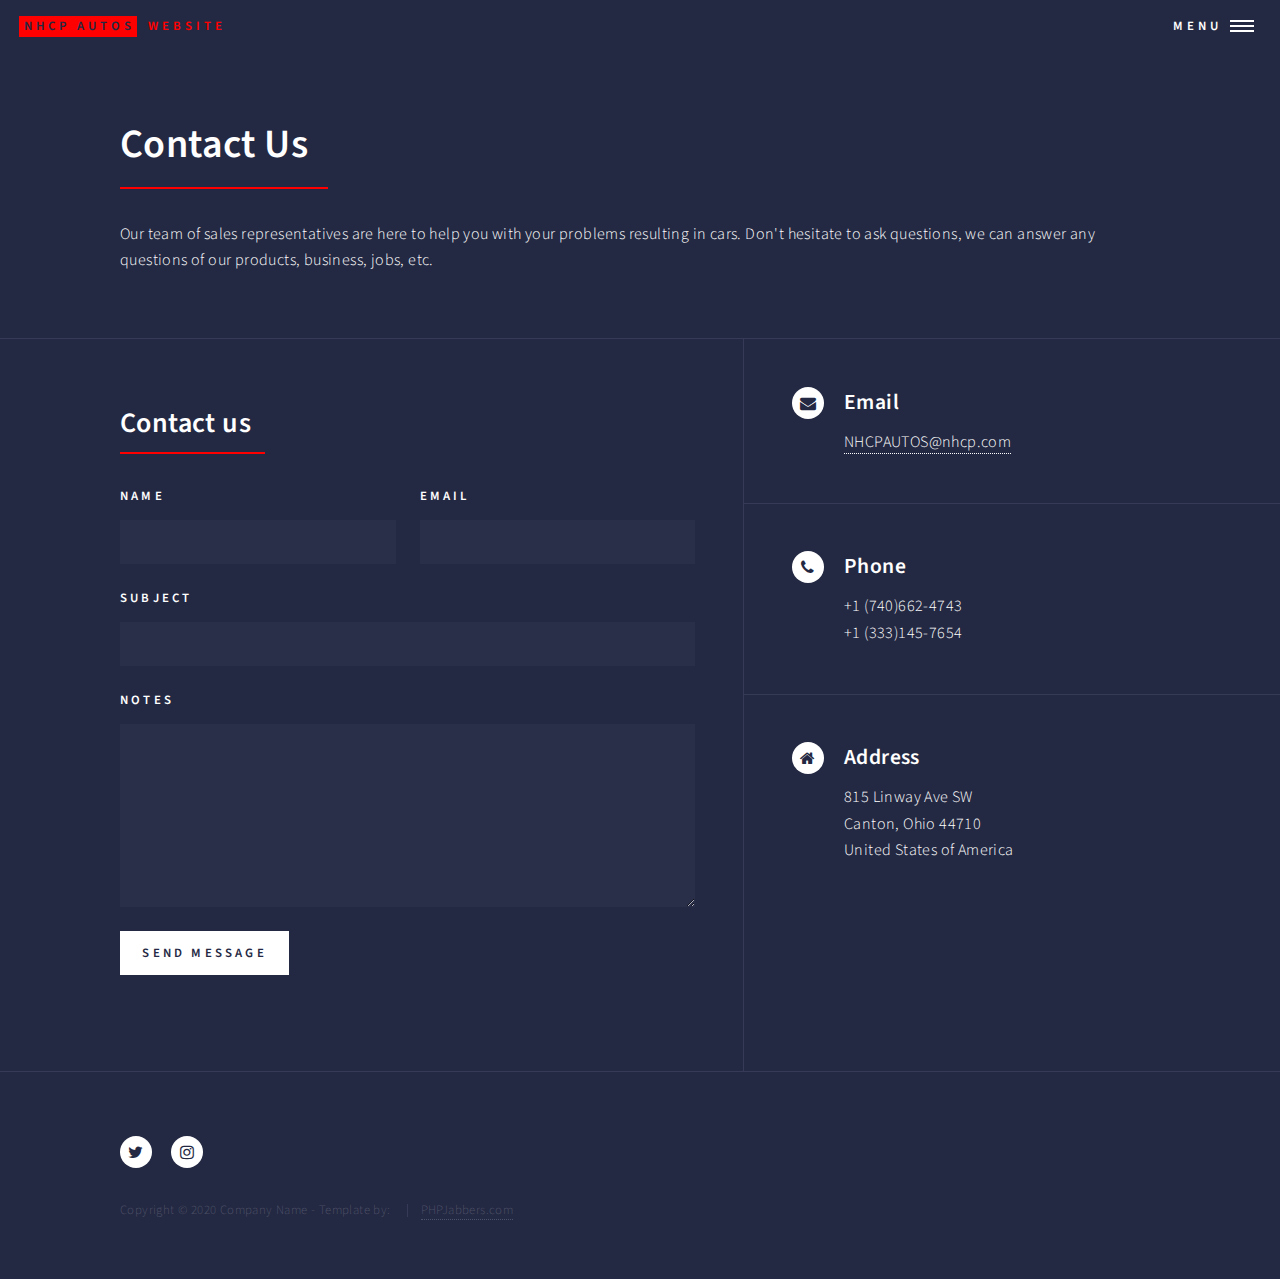
==== contact.html @ 1f78ac1e "new project 22-23" ====
<!DOCTYPE HTML>
<html>
	<head>
		<title>NHCPAUTOS.com</title>
		<meta charset="utf-8" />
		<meta name="viewport" content="width=device-width, initial-scale=1, user-scalable=no" />
		<link rel="stylesheet" href="assets/bootstrap/css/bootstrap.min.css" />
		<link rel="stylesheet" href="assets/css/main.css" />
		<noscript><link rel="stylesheet" href="assets/css/noscript.css" /></noscript>
	</head>
	<body class="is-preload">

		<!-- Wrapper -->
			<div id="wrapper">

				<!-- Header -->
				<header id="header" class="alt">
					<a href="index.html" class="logo"><strong>NHCP Autos</strong> <span>Website</span></a>
					<nav>
						<a href="#menu">Menu</a>
					</nav>
				</header>

				<!-- Menu -->
				<nav id="menu">
					<ul class="links">
		                <li> <a href="index.html">Home </a> </li>

	

		                <li> <a href="about-us.html">About Us</a> </li>

		                <li class="active"><a href="contact.html">Contact Us</a></li>

		                <li><a href="testimonials.html">Testimonials</a></li>

            		</ul>
				</nav>

				<!-- Main -->
					<div id="main" class="alt">

						<!-- One -->
							<section id="one">
								<div class="inner">
									<header class="major">
										<h1>Contact Us</h1>
									</header>
									<p>Our team of sales representatives are here to help you with your problems resulting in cars. Don't hesitate to ask questions, we can answer any questions of our products, business, jobs, etc.</p>
								</div>
							</section>

					</div>

				<!-- Contact -->
					<section id="contact">
						<div class="inner">
							<section>
								<header class="major">
									<h2>Contact us</h2>
								</header>

								<form method="post" action="#">
									<div class="fields">
										<div class="field half">
											<label for="name">Name</label>
											<input type="text" name="name" id="name" />
										</div>
										<div class="field half">
											<label for="email">Email</label>
											<input type="text" name="email" id="email" />
										</div>
										<div class="field">
											<label for="subject">Subject</label>
											<input type="text" name="subject" id="subject" />
										</div>
										<div class="field">
											<label for="message">Notes</label>
											<textarea name="message" id="message" rows="6"></textarea>
										</div>

										<div class="field half text-right">
											<ul class="actions">
												<li><input type="submit" value="Send Message" class="primary" /></li>
											</ul>
										</div>
									</div>
								</form>
							</section>
							<section class="split">
								<section>
									<div class="contact-method">
										<span class="icon alt fa-envelope"></span>
										<h3>Email</h3>
										<a href="#">NHCPAUTOS@nhcp.com</a>
									</div>
								</section>
								<section>
									<div class="contact-method">
										<span class="icon alt fa-phone"></span>
										<h3>Phone</h3>
										<span>+1 (740)662-4743</span>
										<br>
										<span>+1 (333)145-7654</span>
									</div>
								</section>
								<section>
									<div class="contact-method">
										<span class="icon alt fa-home"></span>
										<h3>Address</h3>
										<span>815 Linway Ave SW <br> Canton, Ohio 44710 <br> United States of America</span>
									</div>
								</section>
							</section>
						</div>
					</section>


				<!-- Footer -->
					<footer id="footer">
						<div class="inner">
							<ul class="icons">
								<li><a href="https://twitter.com/nhcpautos" class="icon alt fa-twitter"><span class="label">Twitter</span></a></li>
								<li><a href="https://www.instagram.com/nhcpautos/" class="icon alt fa-instagram"><span class="label">Instagram</span></a></li>
							</ul>
							
							<ul class="copyright">
								<li>Copyright © 2020 Company Name - Template by:</li>
								<li> <a href="https://www.phpjabbers.com/">PHPJabbers.com</a></li>
							</ul>
						</div>
					</footer>


			</div>

		<!-- Scripts -->
			<script src="assets/js/jquery.min.js"></script>
			<script src="assets/bootstrap/js/bootstrap.bundle.min.js"></script>
			<script src="assets/js/jquery.scrolly.min.js"></script>
			<script src="assets/js/jquery.scrollex.min.js"></script>
			<script src="assets/js/browser.min.js"></script>
			<script src="assets/js/breakpoints.min.js"></script>
			<script src="assets/js/util.js"></script>
			<script src="assets/js/main.js"></script>

	</body>
</html>
---- assets/css/main.css ----
@import url(font-awesome.min.css);
@import url("https://fonts.googleapis.com/css?family=Source+Sans+Pro:300,300italic,600,600italic");

html, body, div, span, applet, object,
iframe, h1, h2, h3, h4, h5, h6, p, blockquote,
pre, a, abbr, acronym, address, big, cite,
code, del, dfn, em, img, ins, kbd, q, s, samp,
small, strike, strong, sub, sup, tt, var, b,
u, i, center, dl, dt, dd, ol, ul, li, fieldset,
form, label, legend, table, caption, tbody,
tfoot, thead, tr, th, td, article, aside,
canvas, details, embed, figure, figcaption,
footer, header, hgroup, menu, nav, output, ruby,
section, summary, time, mark, audio, video {
	margin: 0;
	padding: 0;
	border: 0;
	font-size: 100%;
	font: inherit;
	vertical-align: baseline;}

article, aside, details, figcaption, figure,
footer, header, hgroup, menu, nav, section {
	display: block;}

body {
	line-height: 1;
}

ol, ul {
	list-style: none;
}

blockquote, q {
	quotes: none;
}

	blockquote:before, blockquote:after, q:before, q:after {
		content: '';
		content: none;
	}

table {
	border-collapse: collapse;
	border-spacing: 0;
}

body {
	-webkit-text-size-adjust: none;
}

mark {
	background-color: transparent;
	color: inherit;
}

input::-moz-focus-inner {
	border: 0;
	padding: 0;
}

}
.property {
	text-shadow: 2px 2px purple;
	font-weight: 600;
	color: yellow;
}

/* Basic */

	@-ms-viewport {
		width: device-width;
	}

	body {
		-ms-overflow-style: scrollbar;
	}

	@media screen and (max-width: 480px) {

		html, body {
			min-width: 320px;
		}

	}

	html {
		box-sizing: border-box;
	}

	*, *:before, *:after {
		box-sizing: inherit;
	}

	body {
		background: #242943;
	}

		body.is-preload *, body.is-preload *:before, body.is-preload *:after {
			-moz-animation: none !important;
			-webkit-animation: none !important;
			-ms-animation: none !important;
			animation: none !important;
			-moz-transition: none !important;
			-webkit-transition: none !important;
			-ms-transition: none !important;
			transition: none !important;
		}

/* Type */

	body, input, select, textarea {
		color: #ffffff;
		font-family: "Source Sans Pro", Helvetica, sans-serif;
		font-size: 17pt;
		font-weight: 300;
		letter-spacing: 0.025em;
		line-height: 1.65;
	}

		@media screen and (max-width: 1680px) {

			body, input, select, textarea {
				font-size: 14pt;
			}

		}

		@media screen and (max-width: 1280px) {

			body, input, select, textarea {
				font-size: 12pt;
			}

		}

		@media screen and (max-width: 360px) {

			body, input, select, textarea {
				font-size: 11pt;
			}

		}

	a {
		-moz-transition: color 0.2s ease-in-out, border-bottom-color 0.2s ease-in-out;
		-webkit-transition: color 0.2s ease-in-out, border-bottom-color 0.2s ease-in-out;
		-ms-transition: color 0.2s ease-in-out, border-bottom-color 0.2s ease-in-out;
		transition: color 0.2s ease-in-out, border-bottom-color 0.2s ease-in-out;
		border-bottom: dotted 1px;
		color: inherit;
		text-decoration: none;
	}

		a:hover {
			border-bottom-color: transparent;
			color: red !important;
			text-decoration: none;
		}

		a:active {
			color: red !important;
		}

	.links .active > a { color: red; }

	strong, b {
		color: #ffffff;
		font-weight: 600;
	}

	em, i {
		font-style: italic;
	}

	p {
		margin: 0 0 2em 0;
		color: white;
	}

	h1, h2, h3, h4, h5, h6 {
		color: white;
		font-weight: 600;
		line-height: 1.45;
		margin: 0 0 1em 0;
	}

		h1 a, h2 a, h3 a, h4 a, h5 a, h6 a {
			color: inherit;
			border-bottom: 0;
		}

	h1 {
		font-size: 2.5em;
	}

	h2 {
		font-size: 1.75em;
	}

	h3 {
		font-size: 1.35em;
	}

	h4 {
		font-size: 1.1em;
	}

	h5 {
		font-size: 0.9em;
	}

	h6 {
		font-size: 0.7em;
	}

	@media screen and (max-width: 736px) {

		h1 {
			font-size: 2em;
		}

		h2 {
			font-size: 1.5em;
		}

		h3 {
			font-size: 1.25em;
		}

	}

	hr {
		border: 0;
		border-bottom: solid 1px rgba(212, 212, 255, 0.1);
		margin: 2em 0;
	}

		hr.major {
			margin: 3em 0;
		}

	.align-left {
		text-align: left;
	}

	.align-center {
		text-align: center;
	}

	.align-right {
		text-align: right;
	}

/* Section/Article */

	section.special, article.special {
		text-align: center;
	}

	header.major {
		width: -moz-max-content;
		width: -webkit-max-content;
		width: -ms-max-content;
		width: max-content;
		margin-bottom: 2em;
	}

		header.major > :first-child {
			margin-bottom: 0;
			width: calc(100% + 0.5em);
		}

			header.major > :first-child:after {
				content: '';
				background-color: red;
				display: block;
				height: 2px;
				margin: 0.325em 0 0.5em 0;
				width: 100%;
			}

		header.major > p {
			font-size: 0.7em;
			font-weight: 600;
			letter-spacing: 0.20em;
			margin-bottom: 0.5em;
			text-transform: uppercase;
		}

		header.major > p strong{
			font-size: 1.5em;
		}

		header.major > .major-actions {
			padding-top: 1.3em;
		}

		body.is-ie header.major > :first-child:after {
			max-width: 9em;
		}

		body.is-ie header.major > h1:after {
			max-width: 100% !important;
		}

	@media screen and (max-width: 736px) {

		header.major > p br {
			display: none;
		}

	}

/* Form */

	form {
		margin: 0 0 2em 0;
	}

		form > :last-child {
			margin-bottom: 0;
		}

		form > .fields {
			display: -moz-flex;
			display: -webkit-flex;
			display: -ms-flex;
			display: flex;
			-moz-flex-wrap: wrap;
			-webkit-flex-wrap: wrap;
			-ms-flex-wrap: wrap;
			flex-wrap: wrap;
			width: calc(100% + 3em);
			margin: -1.5em 0 2em -1.5em;
		}

			form > .fields > .field {
				-moz-flex-grow: 0;
				-webkit-flex-grow: 0;
				-ms-flex-grow: 0;
				flex-grow: 0;
				-moz-flex-shrink: 0;
				-webkit-flex-shrink: 0;
				-ms-flex-shrink: 0;
				flex-shrink: 0;
				padding: 1.5em 0 0 1.5em;
				width: calc(100% - 1.5em);
			}

				form > .fields > .field.half {
					width: calc(50% - 0.75em);
				}

				form > .fields > .field.third {
					width: calc(100%/3 - 0.5em);
				}

				form > .fields > .field.quarter {
					width: calc(25% - 0.375em);
				}

		@media screen and (max-width: 480px) {

			form > .fields {
				width: calc(100% + 3em);
				margin: -1.5em 0 2em -1.5em;
			}

				form > .fields > .field {
					padding: 1.5em 0 0 1.5em;
					width: calc(100% - 1.5em);
				}

					form > .fields > .field.half {
						width: calc(100% - 1.5em);
					}

					form > .fields > .field.third {
						width: calc(100% - 1.5em);
					}

					form > .fields > .field.quarter {
						width: calc(100% - 1.5em);
					}

		}

	label {
		color: #ffffff;
		display: block;
		font-size: 0.8em;
		font-weight: 600;
		letter-spacing: 0.25em;
		margin: 0 0 1em 0;
		text-transform: uppercase;
	}

	input[type="text"],
	input[type="password"],
	input[type="email"],
	input[type="tel"],
	input[type="search"],
	input[type="url"],
	select,
	textarea {
		-moz-appearance: none;
		-webkit-appearance: none;
		-ms-appearance: none;
		appearance: none;
		background: rgba(212, 212, 255, 0.035);
		border: none;
		border-radius: 0;
		color: inherit;
		display: block;
		outline: 0;
		padding: 0 1em;
		text-decoration: none;
		width: 100%;
	}

		input[type="text"]:invalid,
		input[type="password"]:invalid,
		input[type="email"]:invalid,
		input[type="tel"]:invalid,
		input[type="search"]:invalid,
		input[type="url"]:invalid,
		select:invalid,
		textarea:invalid {
			box-shadow: none;
		}

		input[type="text"]:focus,
		input[type="password"]:focus,
		input[type="email"]:focus,
		input[type="tel"]:focus,
		input[type="search"]:focus,
		input[type="url"]:focus,
		select:focus,
		textarea:focus {
			border-color: #9bf1ff;
			box-shadow: 0 0 0 2px #9bf1ff;
		}

	select {
		background-image: url("data:image/svg+xml;charset=utf8,%3Csvg xmlns='http://www.w3.org/2000/svg' width='40' height='40' preserveAspectRatio='none' viewBox='0 0 40 40'%3E%3Cpath d='M9.4,12.3l10.4,10.4l10.4-10.4c0.2-0.2,0.5-0.4,0.9-0.4c0.3,0,0.6,0.1,0.9,0.4l3.3,3.3c0.2,0.2,0.4,0.5,0.4,0.9 c0,0.4-0.1,0.6-0.4,0.9L20.7,31.9c-0.2,0.2-0.5,0.4-0.9,0.4c-0.3,0-0.6-0.1-0.9-0.4L4.3,17.3c-0.2-0.2-0.4-0.5-0.4-0.9 c0-0.4,0.1-0.6,0.4-0.9l3.3-3.3c0.2-0.2,0.5-0.4,0.9-0.4S9.1,12.1,9.4,12.3z' fill='rgba(212, 212, 255, 0.1)' /%3E%3C/svg%3E");
		background-size: 1.25rem;
		background-repeat: no-repeat;
		background-position: calc(100% - 1rem) center;
		height: 2.75em;
		padding-right: 2.75em;
		text-overflow: ellipsis;
	}

		select option {
			color: #ffffff;
			background: #242943;
		}

		select:focus::-ms-value {
			background-color: transparent;
		}

		select::-ms-expand {
			display: none;
		}

	input[type="text"],
	input[type="password"],
	input[type="email"],
	input[type="tel"],
	input[type="search"],
	input[type="url"],
	select {
		height: 2.75em;
	}

	textarea {
		padding: 0.75em 1em;
	}

	::-webkit-input-placeholder {
		color: rgba(244, 244, 255, 0.2) !important;
		opacity: 1.0;
	}

	:-moz-placeholder {
		color: rgba(244, 244, 255, 0.2) !important;
		opacity: 1.0;
	}

	::-moz-placeholder {
		color: rgba(244, 244, 255, 0.2) !important;
		opacity: 1.0;
	}

	:-ms-input-placeholder {
		color: rgba(244, 244, 255, 0.2) !important;
		opacity: 1.0;
	}

/* Box */

	.box {
		border: solid 1px rgba(212, 212, 255, 0.1);
		padding: 10px 15px;
		margin-bottom: 2em;
		max-height: 280px; 
		overflow: auto;
	}

		.box > :last-child,
		.box > :last-child > :last-child,
		.box > :last-child > :last-child > :last-child {
			margin-bottom: 0;
		}

		.box.alt {
			border: 0;
			border-radius: 0;
			padding: 0;
		}

/* Icon */

	.icon {
		text-decoration: none;
		border-bottom: none;
		position: relative;
	}

		.icon:before {
			-moz-osx-font-smoothing: grayscale;
			-webkit-font-smoothing: antialiased;
			font-family: FontAwesome;
			font-style: normal;
			font-weight: normal;
			text-transform: none !important;
		}

		.icon > .label {
			display: none;
		}

		.icon.alt:before {
			background-color: #ffffff;
			border-radius: 100%;
			color: #242943;
			display: inline-block;
			height: 2em;
			line-height: 2em;
			text-align: center;
			width: 2em;
		}

	a.icon.alt:before {
		-moz-transition: background-color 0.2s ease-in-out;
		-webkit-transition: background-color 0.2s ease-in-out;
		-ms-transition: background-color 0.2s ease-in-out;
		transition: background-color 0.2s ease-in-out;
	}

	a.icon.alt:hover:before {
		background-color: red;
	}

	a.icon.alt:active:before {
		background-color: red;
	}

/* Image */

	.image {
		border: 0;
		display: inline-block;
		position: relative;
	}

		.image img {
			display: block;
		}

		.image.left, .image.right {
			max-width: 30%;
		}

			.image.left img, .image.right img {
				width: 100%;
			}

		.image.left {
			float: left;
			margin: 0 1.5em 1.25em 0;
			top: 0.25em;
		}

		.image.right {
			float: right;
			margin: 0 0 1.25em 1.5em;
			top: 0.25em;
		}

		.image.fit {
			display: block;
			margin: 0 0 2em 0;
			width: 100%;
		}

			.image.fit img {
				width: 100%;
			}

		.image.main {
			display: block;
			margin: 2.5em 0;
			width: 100%;
		}

			.image.main img {
				width: 100%;
			}

			@media screen and (max-width: 736px) {

				.image.main {
					margin: 1.5em 0;
				}

			}

/* List */

	ol {
		list-style: decimal;
		margin: 0 0 2em 0;
		padding-left: 1.25em;
	}

		ol li {
			padding-left: 0.25em;
		}

	ul {
		list-style: disc;
		margin: 0 0 2em 0;
		padding-left: 1em;
	}

		ul li {
			padding-left: 0.5em;
		}

		ul.alt {
			list-style: none;
			padding-left: 0;
		}

			ul.alt li {
				border-top: solid 1px rgba(212, 212, 255, 0.1);
				padding: 0.5em 0;
			}

				ul.alt li:first-child {
					border-top: 0;
					padding-top: 0;
				}

	dl {
		margin: 0 0 2em 0;
	}

		dl dt {
			display: block;
			font-weight: 600;
			margin: 0 0 1em 0;
		}

		dl dd {
			margin-left: 2em;
		}

/* Actions */

	ul.actions {
		display: -moz-flex;
		display: -webkit-flex;
		display: -ms-flex;
		display: flex;
		cursor: default;
		list-style: none;
		margin-left: -1em;
		padding-left: 0;
	}

		ul.actions li {
			padding: 0 0 0 1em;
			vertical-align: middle;
		}

		ul.actions.special {
			-moz-justify-content: center;
			-webkit-justify-content: center;
			-ms-justify-content: center;
			justify-content: center;
			width: 100%;
			margin-left: 0;
		}

			ul.actions.special li:first-child {
				padding-left: 0;
			}

		ul.actions.stacked {
			-moz-flex-direction: column;
			-webkit-flex-direction: column;
			-ms-flex-direction: column;
			flex-direction: column;
			margin-left: 0;
		}

			ul.actions.stacked li {
				padding: 1.3em 0 0 0;
			}

				ul.actions.stacked li:first-child {
					padding-top: 0;
				}

		ul.actions.fit {
			width: calc(100% + 1em);
		}

			ul.actions.fit li {
				-moz-flex-grow: 1;
				-webkit-flex-grow: 1;
				-ms-flex-grow: 1;
				flex-grow: 1;
				-moz-flex-shrink: 1;
				-webkit-flex-shrink: 1;
				-ms-flex-shrink: 1;
				flex-shrink: 1;
				width: 100%;
			}

				ul.actions.fit li > * {
					width: 100%;
				}

			ul.actions.fit.stacked {
				width: 100%;
			}

/* Icons */

	ul.icons {
		cursor: default;
		list-style: none;
		padding-left: 0;
	}

		ul.icons li {
			display: inline-block;
			padding: 0 1em 0 0;
		}

			ul.icons li:last-child {
				padding-right: 0;
			}

		@media screen and (max-width: 736px) {

			ul.icons li {
				padding: 0 0.75em 0 0;
			}

		}

/* Pagination */

	ul.pagination {
		cursor: default;
		list-style: none;
		padding-left: 0;
	}

		ul.pagination li {
			display: inline-block;
			padding-left: 0;
			vertical-align: middle;
		}

			ul.pagination li > .page {
				-moz-transition: background-color 0.2s ease-in-out, color 0.2s ease-in-out;
				-webkit-transition: background-color 0.2s ease-in-out, color 0.2s ease-in-out;
				-ms-transition: background-color 0.2s ease-in-out, color 0.2s ease-in-out;
				transition: background-color 0.2s ease-in-out, color 0.2s ease-in-out;
				border-bottom: 0;
				display: inline-block;
				font-size: 0.8em;
				font-weight: 600;
				height: 1.5em;
				line-height: 1.5em;
				margin: 0 0.125em;
				min-width: 1.5em;
				padding: 0 0.5em;
				text-align: center;
			}

				ul.pagination li > .page.active {
					background-color: #ffffff;
					color: #242943;
				}

					ul.pagination li > .page.active:hover {
						background-color: red;
						color: #242943 !important;
					}

					ul.pagination li > .page.active:active {
						background-color: #53e3fb;
					}

			ul.pagination li:first-child {
				padding-right: 0.75em;
			}

			ul.pagination li:last-child {
				padding-left: 0.75em;
			}

		@media screen and (max-width: 480px) {

			ul.pagination li:nth-child(n+2):nth-last-child(n+2) {
				display: none;
			}

			ul.pagination li:first-child {
				padding-right: 0;
			}

		}

/* Button */

	input[type="submit"],
	input[type="reset"],
	input[type="button"],
	button,
	.button {
		-moz-appearance: none;
		-webkit-appearance: none;
		-ms-appearance: none;
		appearance: none;
		-moz-transition: background-color 0.2s ease-in-out, box-shadow 0.2s ease-in-out, color 0.2s ease-in-out;
		-webkit-transition: background-color 0.2s ease-in-out, box-shadow 0.2s ease-in-out, color 0.2s ease-in-out;
		-ms-transition: background-color 0.2s ease-in-out, box-shadow 0.2s ease-in-out, color 0.2s ease-in-out;
		transition: background-color 0.2s ease-in-out, box-shadow 0.2s ease-in-out, color 0.2s ease-in-out;
		background-color: transparent;
		border: 0;
		border-radius: 0;
		box-shadow: inset 0 0 0 2px #ffffff;
		color: #ffffff;
		cursor: pointer;
		display: inline-block;
		font-size: 0.8em;
		font-weight: 600;
		height: 3.5em;
		letter-spacing: 0.25em;
		line-height: 3.5em;
		padding: 0 1.75em;
		text-align: center;
		text-decoration: none;
		text-transform: uppercase;
		white-space: nowrap;
	}

		input[type="submit"]:hover, input[type="submit"]:active,
		input[type="reset"]:hover,
		input[type="reset"]:active,
		input[type="button"]:hover,
		input[type="button"]:active,
		button:hover,
		button:active,
		.button:hover,
		.button:active {
			box-shadow: inset 0 0 0 2px red;
			color: red;
		}

		input[type="submit"]:active,
		input[type="reset"]:active,
		input[type="button"]:active,
		button:active,
		.button:active {
			background-color: rgba(155, 241, 255, 0.1);
			box-shadow: inset 0 0 0 2px #53e3fb;
			color: #53e3fb;
		}

		input[type="submit"].icon:before,
		input[type="reset"].icon:before,
		input[type="button"].icon:before,
		button.icon:before,
		.button.icon:before {
			margin-right: 0.5em;
		}

		input[type="submit"].fit,
		input[type="reset"].fit,
		input[type="button"].fit,
		button.fit,
		.button.fit {
			width: 100%;
		}

		input[type="submit"].small,
		input[type="reset"].small,
		input[type="button"].small,
		button.small,
		.button.small {
			font-size: 0.6em;
		}

		input[type="submit"].large,
		input[type="reset"].large,
		input[type="button"].large,
		button.large,
		.button.large {
			font-size: 1.25em;
			height: 3em;
			line-height: 3em;
		}

		input[type="submit"].next,
		input[type="reset"].next,
		input[type="button"].next,
		button.next,
		.button.next {
			padding-right: 4.5em;
			position: relative;
		}

			input[type="submit"].next:before, input[type="submit"].next:after,
			input[type="reset"].next:before,
			input[type="reset"].next:after,
			input[type="button"].next:before,
			input[type="button"].next:after,
			button.next:before,
			button.next:after,
			.button.next:before,
			.button.next:after {
				-moz-transition: opacity 0.2s ease-in-out;
				-webkit-transition: opacity 0.2s ease-in-out;
				-ms-transition: opacity 0.2s ease-in-out;
				transition: opacity 0.2s ease-in-out;
				background-position: center right;
				background-repeat: no-repeat;
				background-size: 36px 24px;
				content: '';
				display: block;
				height: 100%;
				position: absolute;
				right: 1.5em;
				top: 0;
				vertical-align: middle;
				width: 36px;
			}

			input[type="submit"].next:before,
			input[type="reset"].next:before,
			input[type="button"].next:before,
			button.next:before,
			.button.next:before {
				background-image: url("data:image/svg+xml;charset=utf8,%3Csvg xmlns='http://www.w3.org/2000/svg' xmlns:xlink='http://www.w3.org/1999/xlink' width='36px' height='24px' viewBox='0 0 36 24' zoomAndPan='disable'%3E%3Cstyle%3Eline %7B stroke: %23ffffff%3B stroke-width: 2px%3B %7D%3C/style%3E%3Cline x1='0' y1='12' x2='34' y2='12' /%3E%3Cline x1='25' y1='4' x2='34' y2='12.5' /%3E%3Cline x1='25' y1='20' x2='34' y2='11.5' /%3E%3C/svg%3E");
			}

			input[type="submit"].next:after,
			input[type="reset"].next:after,
			input[type="button"].next:after,
			button.next:after,
			.button.next:after {
				background-image: url("data:image/svg+xml;charset=utf8,%3Csvg xmlns='http://www.w3.org/2000/svg' xmlns:xlink='http://www.w3.org/1999/xlink' width='36px' height='24px' viewBox='0 0 36 24' zoomAndPan='disable'%3E%3Cstyle%3Eline %7B stroke: %23ff0000%3B stroke-width: 2px%3B %7D%3C/style%3E%3Cline x1='0' y1='12' x2='34' y2='12' /%3E%3Cline x1='25' y1='4' x2='34' y2='12.5' /%3E%3Cline x1='25' y1='20' x2='34' y2='11.5' /%3E%3C/svg%3E");
				opacity: 0;
				z-index: 1;
			}

			input[type="submit"].next:hover:after, input[type="submit"].next:active:after,
			input[type="reset"].next:hover:after,
			input[type="reset"].next:active:after,
			input[type="button"].next:hover:after,
			input[type="button"].next:active:after,
			button.next:hover:after,
			button.next:active:after,
			.button.next:hover:after,
			.button.next:active:after {
				opacity: 1;

			}

			@media screen and (max-width: 1280px) {

				input[type="submit"].next,
				input[type="reset"].next,
				input[type="button"].next,
				button.next,
				.button.next {
					padding-right: 5em;
				}

			}

		input[type="submit"].primary,
		input[type="reset"].primary,
		input[type="button"].primary,
		button.primary,
		.button.primary {
			background-color: #ffffff;
			box-shadow: none;
			color: #242943;
		}

			input[type="submit"].primary:hover, input[type="submit"].primary:active,
			input[type="reset"].primary:hover,
			input[type="reset"].primary:active,
			input[type="button"].primary:hover,
			input[type="button"].primary:active,
			button.primary:hover,
			button.primary:active,
			.button.primary:hover,
			.button.primary:active {
				background-color: #9bf1ff;
				color: red !important;
			}

			input[type="submit"].primary:active,
			input[type="reset"].primary:active,
			input[type="button"].primary:active,
			button.primary:active,
			.button.primary:active {
				background-color: #53e3fb;
			}

		input[type="submit"].disabled, input[type="submit"]:disabled,
		input[type="reset"].disabled,
		input[type="reset"]:disabled,
		input[type="button"].disabled,
		input[type="button"]:disabled,
		button.disabled,
		button:disabled,
		.button.disabled,
		.button:disabled {
			pointer-events: none;
			cursor: default;
			opacity: 0.25;
		}

/* Tiles */

	.tiles {
		display: -moz-flex;
		display: -webkit-flex;
		display: -ms-flex;
		display: flex;
		-moz-flex-wrap: wrap;
		-webkit-flex-wrap: wrap;
		-ms-flex-wrap: wrap;
		flex-wrap: wrap;
		border-top: 0 !important;
	}

		.tiles + * {
			border-top: 0 !important;
		}

		.tiles article {
			-moz-align-items: center;
			-webkit-align-items: center;
			-ms-align-items: center;
			align-items: center;
			display: -moz-flex;
			display: -webkit-flex;
			display: -ms-flex;
			display: flex;
			-moz-transition: -moz-transform 0.25s ease, opacity 0.25s ease, -moz-filter 1s ease, -webkit-filter 1s ease;
			-webkit-transition: -webkit-transform 0.25s ease, opacity 0.25s ease, -webkit-filter 1s ease, -webkit-filter 1s ease;
			-ms-transition: -ms-transform 0.25s ease, opacity 0.25s ease, -ms-filter 1s ease, -webkit-filter 1s ease;
			transition: transform 0.25s ease, opacity 0.25s ease, filter 1s ease, -webkit-filter 1s ease;
			padding: 4em 4em 2em 4em ;
			background-position: center;
			background-repeat: no-repeat;
			background-size: cover;
			cursor: default;
			height: 40vh;
			max-height: 40em;
			min-height: 23em;
			overflow: hidden;
			position: relative;
			width: 33.3333%;
		}

			.tiles article .image {
				display: none;
			}

			.tiles article header {
				position: relative;
				z-index: 3;
			}

			.tiles article h3 {
				font-size: 1.75em;
			}

				.tiles article h3 a:hover {
					color: inherit !important;
				}

			.tiles article .link.primary {
				border: 0;
				height: 100%;
				left: 0;
				position: absolute;
				top: 0;
				width: 100%;
				z-index: 4;
			}

			.tiles article:before {
				-moz-transition: opacity 0.5s ease;
				-webkit-transition: opacity 0.5s ease;
				-ms-transition: opacity 0.5s ease;
				transition: opacity 0.5s ease;
				bottom: 0;
				content: '';
				display: block;
				height: 100%;
				left: 0;
				opacity: 0.65;
				position: absolute;
				width: 100%;
				z-index: 2;
			}

			.tiles article:after {
				background-color: rgba(36, 41, 67, 0.25);
				content: '';
				display: block;
				height: 100%;
				left: 0;
				position: absolute;
				top: 0;
				width: 100%;
				z-index: 1;
			}

			.tiles article:hover:before {
				opacity: 0;
			}

			.tiles article:hover { text-shadow: 0 0 2px #292929, 0 0 2px #292929; }

			.tiles article.is-transitioning {
				-moz-transform: scale(0.95);
				-webkit-transform: scale(0.95);
				-ms-transform: scale(0.95);
				transform: scale(0.95);
				-moz-filter: blur(0.5em);
				-webkit-filter: blur(0.5em);
				-ms-filter: blur(0.5em);
				filter: blur(0.5em);
				opacity: 0;
			}

			.tiles article:nth-child(6n - 5):before {
				background-color: #6fc3df;
			}

			.tiles article:nth-child(6n - 4):before {
				background-color: #8d82c4;
			}

			.tiles article:nth-child(6n - 3):before {
				background-color: #ec8d81;
			}

			.tiles article:nth-child(6n - 2):before {
				background-color: #e7b788;
			}

			.tiles article:nth-child(6n - 1):before {
				background-color: #8ea9e8;
			}

			.tiles article:nth-child(6n):before {
				background-color: #87c5a4;
			}

		@media screen and (max-width: 1280px) {

			.tiles article {
				padding: 4em 3em 2em 3em ;
				height: 30vh;
				max-height: 30em;
				min-height: 20em;
			}

		}

		@media screen and (max-width: 980px) {

			.tiles article {
				width: 50% !important;
			}

		}

		@media screen and (max-width: 736px) {

			.tiles article {
				padding: 3em 1.5em 1em 1.5em ;
				height: 16em;
				max-height: none;
				min-height: 0;
			}

				.tiles article h3 {
					font-size: 1.5em;
				}

		}

		@media screen and (max-width: 480px) {

			.tiles {
				display: block;
			}

				.tiles article {
					height: 20em;
					width: 100% !important;
				}

		}

/* Contact Method */

	.contact-method {
		margin: 0 0 2em 0;
		padding-left: 3.25em;
		position: relative;
	}

		.contact-method .icon {
			left: 0;
			position: absolute;
			top: 0;
		}

		.contact-method h3 {
			margin: 0 0 0.5em 0;
		}

/* Spotlights */

	.spotlights {
		border-top: 0 !important;
	}

		.spotlights + * {
			border-top: 0 !important;
		}

		.spotlights > section {
			display: -moz-flex;
			display: -webkit-flex;
			display: -ms-flex;
			display: flex;
			-moz-flex-direction: row;
			-webkit-flex-direction: row;
			-ms-flex-direction: row;
			flex-direction: row;
			background-color: #2e3450;
		}

			.spotlights > section > .image {
				background-position: center center;
				background-size: cover;
				border-radius: 0;
				display: block;
				position: relative;
				width: 30%;
			}

				.spotlights > section > .image img {
					border-radius: 0;
					display: block;
					width: 100%;
				}

				.spotlights > section > .image:before {
					background: rgba(36, 41, 67, 0.9);
					content: '';
					display: block;
					height: 100%;
					left: 0;
					opacity: 0;
					position: absolute;
					top: 0;
					width: 100%;
				}

			.spotlights > section > .content {
				display: -moz-flex;
				display: -webkit-flex;
				display: -ms-flex;
				display: flex;
				-moz-flex-direction: column;
				-webkit-flex-direction: column;
				-ms-flex-direction: column;
				flex-direction: column;
				-moz-justify-content: center;
				-webkit-justify-content: center;
				-ms-justify-content: center;
				justify-content: center;
				-moz-align-items: center;
				-webkit-align-items: center;
				-ms-align-items: center;
				align-items: center;
				padding: 2em 3em 0.1em 3em ;
				width: 70%;
			}

				.spotlights > section > .content > .inner {
					margin: 0 auto;
					max-width: 100%;
					width: 65em;
				}

			.spotlights > section:nth-child(2n) {
				-moz-flex-direction: row-reverse;
				-webkit-flex-direction: row-reverse;
				-ms-flex-direction: row-reverse;
				flex-direction: row-reverse;
				background-color: #333856;
			}

				.spotlights > section:nth-child(2n) > .content {
					-moz-align-items: -moz-flex-end;
					-webkit-align-items: -webkit-flex-end;
					-ms-align-items: -ms-flex-end;
					align-items: flex-end;
				}

		@media screen and (max-width: 1680px) {

			.spotlights > section > .image {
				width: 40%;
			}

			.spotlights > section > .content {
				width: 60%;
			}

		}

		@media screen and (max-width: 1280px) {

			.spotlights > section > .image {
				width: 45%;
			}

			.spotlights > section > .content {
				width: 55%;
			}

		}

		@media screen and (max-width: 980px) {

			.spotlights > section {
				display: block;
			}

				.spotlights > section > .image {
					width: 100%;
				}

				.spotlights > section > .content {
					padding: 4em 3em 2em 3em ;
					width: 100%;
				}

		}

		@media screen and (max-width: 736px) {

			.spotlights > section > .content {
				padding: 3em 1.5em 1em 1.5em ;
			}

		}

/* Header */

	@-moz-keyframes reveal-header {
		0% {
			top: -4em;
			opacity: 0;
		}

		100% {
			top: 0;
			opacity: 1;
		}
	}

	@-webkit-keyframes reveal-header {
		0% {
			top: -4em;
			opacity: 0;
		}

		100% {
			top: 0;
			opacity: 1;
		}
	}

	@-ms-keyframes reveal-header {
		0% {
			top: -4em;
			opacity: 0;
		}

		100% {
			top: 0;
			opacity: 1;
		}
	}

	@keyframes reveal-header {
		0% {
			top: -4em;
			opacity: 0;
		}

		100% {
			top: 0;
			opacity: 1;
		}
	}

	#header {
		display: -moz-flex;
		display: -webkit-flex;
		display: -ms-flex;
		display: flex;
		background-color: #2a2f4a;
		box-shadow: 0 0 0.25em 0 rgba(0, 0, 0, 0.15);
		cursor: default;
		font-weight: 600;
		height: 3.25em;
		left: 0;
		letter-spacing: 0.25em;
		line-height: 3.25em;
		margin: 0;
		position: fixed;
		text-transform: uppercase;
		top: 0;
		width: 100%;
		z-index: 10000;
	}

		#header .logo {
			border: 0;
			display: inline-block;
			font-size: 0.8em;
			height: inherit;
			line-height: inherit;
			padding: 0 1.5em;
		}

			#header .logo strong {
				-moz-transition: background-color 0.2s ease-in-out, color 0.2s ease-in-out;
				-webkit-transition: background-color 0.2s ease-in-out, color 0.2s ease-in-out;
				-ms-transition: background-color 0.2s ease-in-out, color 0.2s ease-in-out;
				transition: background-color 0.2s ease-in-out, color 0.2s ease-in-out;
				background-color: #ffffff;
				color: #242943;
				display: inline-block;
				line-height: 1.65em;
				margin-right: 0.325em;
				padding: 0 0.125em 0 0.375em;
			}

			#header .logo:hover strong {
				background-color: red;
			}

			#header .logo:active strong {
				background-color: #53e3fb;
			}

		#header nav {
			display: -moz-flex;
			display: -webkit-flex;
			display: -ms-flex;
			display: flex;
			-moz-justify-content: -moz-flex-end;
			-webkit-justify-content: -webkit-flex-end;
			-ms-justify-content: -ms-flex-end;
			justify-content: flex-end;
			-moz-flex-grow: 1;
			-webkit-flex-grow: 1;
			-ms-flex-grow: 1;
			flex-grow: 1;
			height: inherit;
			line-height: inherit;
		}

			#header nav a {
				border: 0;
				display: block;
				font-size: 0.8em;
				height: inherit;
				line-height: inherit;
				padding: 0 0.75em;
				position: relative;
				vertical-align: middle;
			}

				#header nav a:last-child {
					padding-right: 1.5em;
				}

				#header nav a[href="#menu"] {
					padding-right: 3.325em !important;
				}

					#header nav a[href="#menu"]:before, #header nav a[href="#menu"]:after {
						background-image: url("data:image/svg+xml;charset=utf8,%3Csvg xmlns='http://www.w3.org/2000/svg' width='24' height='32' viewBox='0 0 24 32' preserveAspectRatio='none'%3E%3Cstyle%3Eline %7B stroke-width: 2px%3B stroke: %23ffffff%3B %7D%3C/style%3E%3Cline x1='0' y1='11' x2='24' y2='11' /%3E%3Cline x1='0' y1='21' x2='24' y2='21' /%3E%3Cline x1='0' y1='16' x2='24' y2='16' /%3E%3C/svg%3E");
						background-position: center;
						background-repeat: no-repeat;
						background-size: 24px 32px;
						content: '';
						display: block;
						height: 100%;
						position: absolute;
						right: 1.5em;
						top: 0;
						vertical-align: middle;
						width: 24px;
					}

					#header nav a[href="#menu"]:after {
						-moz-transition: opacity 0.2s ease-in-out;
						-webkit-transition: opacity 0.2s ease-in-out;
						-ms-transition: opacity 0.2s ease-in-out;
						transition: opacity 0.2s ease-in-out;
						background-image: url("data:image/svg+xml;charset=utf8,%3Csvg xmlns='http://www.w3.org/2000/svg' width='24' height='32' viewBox='0 0 24 32' preserveAspectRatio='none'%3E%3Cstyle%3Eline %7B stroke-width: 2px%3B stroke: %23ff0000%3B %7D%3C/style%3E%3Cline x1='0' y1='11' x2='24' y2='11' /%3E%3Cline x1='0' y1='21' x2='24' y2='21' /%3E%3Cline x1='0' y1='16' x2='24' y2='16' /%3E%3C/svg%3E");
						opacity: 0;
						z-index: 1;
					}

					#header nav a[href="#menu"]:hover:after, #header nav a[href="#menu"]:active:after {
						opacity: 1;
					}

					#header nav a[href="#menu"]:last-child {
						padding-right: 3.875em !important;
					}

						#header nav a[href="#menu"]:last-child:before, #header nav a[href="#menu"]:last-child:after {
							right: 2em;
						}

		#header.reveal {
			-moz-animation: reveal-header 0.35s ease;
			-webkit-animation: reveal-header 0.35s ease;
			-ms-animation: reveal-header 0.35s ease;
			animation: reveal-header 0.35s ease;
		}

		#header.alt {
			-moz-transition: opacity 2.5s ease;
			-webkit-transition: opacity 2.5s ease;
			-ms-transition: opacity 2.5s ease;
			transition: opacity 2.5s ease;
			-moz-transition-delay: 0.75s;
			-webkit-transition-delay: 0.75s;
			-ms-transition-delay: 0.75s;
			transition-delay: 0.75s;
			-moz-animation: none;
			-webkit-animation: none;
			-ms-animation: none;
			animation: none;
			background-color: transparent;
			box-shadow: none;
			position: absolute;
		}

			#header.alt.style1 .logo strong {
				color: #6fc3df;
			}

			#header.alt.style2 .logo strong {
				color: #8d82c4;
			}

			#header.alt.style3 .logo strong {
				color: #ec8d81;
			}

			#header.alt.style4 .logo strong {
				color: #e7b788;
			}

			#header.alt.style5 .logo strong {
				color: #8ea9e8;
			}

			#header.alt.style6 .logo strong {
				color: #87c5a4;
			}

		body.is-preload #header.alt {
			opacity: 0;
		}

		@media screen and (max-width: 1680px) {

			#header nav a[href="#menu"] {
				padding-right: 3.75em !important;
			}

				#header nav a[href="#menu"]:last-child {
					padding-right: 4.25em !important;
				}

		}

		@media screen and (max-width: 1280px) {

			#header nav a[href="#menu"] {
				padding-right: 4em !important;
			}

				#header nav a[href="#menu"]:last-child {
					padding-right: 4.5em !important;
				}

		}

		@media screen and (max-width: 736px) {

			#header {
				height: 2.75em;
				line-height: 2.75em;
			}

				#header .logo {
					padding: 0 1em;
				}

				#header nav a {
					padding: 0 0.5em;
				}

					#header nav a:last-child {
						padding-right: 1em;
					}

					#header nav a[href="#menu"] {
						padding-right: 3.25em !important;
					}

						#header nav a[href="#menu"]:before, #header nav a[href="#menu"]:after {
							right: 0.75em;
						}

						#header nav a[href="#menu"]:last-child {
							padding-right: 4em !important;
						}

							#header nav a[href="#menu"]:last-child:before, #header nav a[href="#menu"]:last-child:after {
								right: 1.5em;
							}

		}

		@media screen and (max-width: 480px) {

			#header .logo span {
				display: none;
			}

			#header nav a[href="#menu"] {
				overflow: hidden;
				padding-right: 0 !important;
				text-indent: 5em;
				white-space: nowrap;
				width: 5em;
			}

				#header nav a[href="#menu"]:before, #header nav a[href="#menu"]:after {
					right: 0;
					width: inherit;
				}

				#header nav a[href="#menu"]:last-child:before, #header nav a[href="#menu"]:last-child:after {
					width: 4em;
					right: 0;
				}

		}

/* Banner */

	#banner {
		-moz-align-items: center;
		-webkit-align-items: center;
		-ms-align-items: center;
		align-items: center;
		background-image: url("../../images/banner-image-1-1920x700.jpg");
		display: -moz-flex;
		display: -webkit-flex;
		display: -ms-flex;
		display: flex;
		padding: 6em 0 2em 0 ;
		background-attachment: fixed;
		background-position: center;
		background-repeat: no-repeat;
		background-size: cover;
		border-bottom: 0 !important;
		cursor: default;
		height: 60vh;
		margin-bottom: -3.25em;
		max-height: 32em;
		min-height: 22em;
		position: relative;
		top: -3.25em;
	}

		#banner:after {
			-moz-transition: opacity 2.5s ease;
			-webkit-transition: opacity 2.5s ease;
			-ms-transition: opacity 2.5s ease;
			transition: opacity 2.5s ease;
			-moz-transition-delay: 0.75s;
			-webkit-transition-delay: 0.75s;
			-ms-transition-delay: 0.75s;
			transition-delay: 0.75s;
			pointer-events: none;
			background-color: #242943;
			content: '';
			display: block;
			height: 100%;
			left: 0;
			opacity: 0.65;
			position: absolute;
			top: 0;
			width: 100%;
			z-index: 1;
		}

		#banner h1 {
			font-size: 3.25em;
		}

		#banner > .inner {
			-moz-transition: opacity 1.5s ease, -moz-transform 0.5s ease-out, -moz-filter 0.5s ease, -webkit-filter 0.5s ease;
			-webkit-transition: opacity 1.5s ease, -webkit-transform 0.5s ease-out, -webkit-filter 0.5s ease, -webkit-filter 0.5s ease;
			-ms-transition: opacity 1.5s ease, -ms-transform 0.5s ease-out, -ms-filter 0.5s ease, -webkit-filter 0.5s ease;
			transition: opacity 1.5s ease, transform 0.5s ease-out, filter 0.5s ease, -webkit-filter 0.5s ease;
			padding: 0 !important;
			position: relative;
			z-index: 2;
		}

			#banner > .inner .image {
				display: none;
			}

			#banner > .inner header {
				width: auto;
			}

				#banner > .inner header > :first-child {
					width: auto;
				}

					#banner > .inner header > :first-child:after {
						max-width: 100%;
					}

			#banner > .inner .content {
				display: -moz-flex;
				display: -webkit-flex;
				display: -ms-flex;
				display: flex;
				-moz-align-items: center;
				-webkit-align-items: center;
				-ms-align-items: center;
				align-items: center;
				margin: 0 0 2em 0;
			}

				#banner > .inner .content > * {
					margin-right: 1.5em;
					margin-bottom: 0;
				}

				#banner > .inner .content > :last-child {
					margin-right: 0;
				}

				#banner > .inner .content p {
					font-size: 0.7em;
					font-weight: 600;
					letter-spacing: 0.25em;
					text-transform: uppercase;
				}

		#banner.major {
			height: 75vh;
			min-height: 30em;
			max-height: 50em;
		}

			#banner.major.alt {
				opacity: 0.75;
			}

		#banner.style1:after {
			background-color: #6fc3df;
		}

		#banner.style2:after {
			background-color: #8d82c4;
		}

		#banner.style3:after {
			background-color: #ec8d81;
		}

		#banner.style4:after {
			background-color: #e7b788;
		}

		#banner.style5:after {
			background-color: #8ea9e8;
		}

		#banner.style6:after {
			background-color: #87c5a4;
		}

		body.is-preload #banner:after {
			opacity: 1.0;
		}

		body.is-preload #banner > .inner {
			-moz-filter: blur(0.125em);
			-webkit-filter: blur(0.125em);
			-ms-filter: blur(0.125em);
			filter: blur(0.125em);
			-moz-transform: translateX(-0.5em);
			-webkit-transform: translateX(-0.5em);
			-ms-transform: translateX(-0.5em);
			transform: translateX(-0.5em);
			opacity: 0;
		}

		@media screen and (max-width: 1280px) {

			#banner {
				background-attachment: scroll;
			}

		}

		@media screen and (max-width: 736px) {

			#banner {
				padding: 5em 0 1em 0 ;
				height: auto;
				margin-bottom: -2.75em;
				max-height: none;
				min-height: 0;
				top: -2.75em;
			}

				#banner h1 {
					font-size: 2em;
				}

				#banner > .inner .content {
					display: block;
				}

					#banner > .inner .content > * {
						margin-right: 0;
						margin-bottom: 2em;
					}

				#banner.major {
					height: auto;
					min-height: 0;
					max-height: none;
				}

		}

		@media screen and (max-width: 480px) {

			#banner {
				padding: 6em 0 2em 0 ;
			}

				#banner > .inner .content p br {
					display: none;
				}

				#banner.major {
					padding: 8em 0 4em 0 ;
				}

		}

/* Main */

	#main {
		background-color: #2a2f4a;
	}

		#main > * {
			border-top: solid 1px rgba(212, 212, 255, 0.1);
		}

			#main > *:first-child {
				border-top: 0;
			}

			#main > * > .inner {
				padding: 4em 0 2em 0 ;
				margin: 0 auto;
				max-width: 65em;
				width: calc(100% - 6em);
			}

				@media screen and (max-width: 736px) {

					#main > * > .inner {
						padding: 3em 0 1em 0 ;
						width: calc(100% - 3em);
					}

				}

		#main.alt {
			background-color: transparent;
			border-bottom: solid 1px rgba(212, 212, 255, 0.1);
		}

/* Contact */
	
	.contact,
	#contact {
		border-bottom: solid 1px rgba(212, 212, 255, 0.1);
		overflow-x: hidden;
	}

		.contact > .inner,
		#contact > .inner {
			display: -moz-flex;
			display: -webkit-flex;
			display: -ms-flex;
			display: flex;
			padding: 0 !important;
		}

			.contact > .inner > :nth-child(2n - 1),
			#contact > .inner > :nth-child(2n - 1) {
				padding: 4em 3em 2em 0 ;
				border-right: solid 1px rgba(212, 212, 255, 0.1);
				width: 60%;
			}

			.contact > .inner > :nth-child(2n),
			#contact > .inner > :nth-child(2n) {
				padding-left: 3em;
				width: 40%;
			}

			.contact > .inner > .split,
			#contact > .inner > .split {
				padding: 0;
			}

				.contact > .inner > .split > *,
				#contact > .inner > .split > * {
					padding: 3em 0 1em 3em ;
					position: relative;
				}

					.contact > .inner > .split > *:before,
					#contact > .inner > .split > *:before {
						border-top: solid 1px rgba(212, 212, 255, 0.1);
						content: '';
						display: block;
						margin-left: -3em;
						position: absolute;
						top: 0;
						width: calc(100vw + 3em);
					}

				.contact > .inner > .split > :first-child:before,
				#contact > .inner > .split > :first-child:before {
					display: none;
				}

		@media screen and (max-width: 980px) {

			.contact > .inner,
			#contact > .inner {
				display: block;
			}

				.contact > .inner > :nth-child(2n - 1),
				#contact > .inner > :nth-child(2n - 1) {
					padding: 4em 0 2em 0 ;
					border-right: 0;
					width: 100%;
				}

				.contact > .inner > :nth-child(2n),
				#contact > .inner > :nth-child(2n) {
					padding-left: 0;
					width: 100%;
				}

				.contact > .inner > .split > *,
				#contact > .inner > .split > * {
					padding: 3em 0 1em 0 ;
				}

				.contact > .inner > .split > :first-child:before,
				#contact > .inner > .split > :first-child:before {
					display: block;
				}

		}

		@media screen and (max-width: 736px) {

			.contact > .inner > :nth-child(2n - 1),
			#contact > .inner > :nth-child(2n - 1) {
				padding: 3em 0 1em 0 ;
			}

		}

/* Footer */

	#footer .copyright {
		font-size: 0.8em;
		list-style: none;
		padding-left: 0;
	}

		#footer .copyright li {
			border-left: solid 1px rgba(212, 212, 255, 0.1);
			color: rgba(244, 244, 255, 0.2);
			display: inline-block;
			line-height: 1;
			margin-left: 1em;
			padding-left: 1em;
		}

			#footer .copyright li:first-child {
				border-left: 0;
				margin-left: 0;
				padding-left: 0;
			}

	@media screen and (max-width: 480px) {

		#footer .copyright li {
			display: block;
			border-left: 0;
			margin-left: 0;
			padding-left: 0;
			line-height: inherit;
		}

	}

/* Wrapper */

	#wrapper {
		-moz-transition: -moz-filter 0.35s ease, -webkit-filter 0.35s ease, opacity 0.375s ease-out;
		-webkit-transition: -webkit-filter 0.35s ease, -webkit-filter 0.35s ease, opacity 0.375s ease-out;
		-ms-transition: -ms-filter 0.35s ease, -webkit-filter 0.35s ease, opacity 0.375s ease-out;
		transition: filter 0.35s ease, -webkit-filter 0.35s ease, opacity 0.375s ease-out;
		padding-top: 3.25em;
	}

		#wrapper.is-transitioning {
			opacity: 0;
		}

		#wrapper > * > .inner {
			padding: 4em 0 2em 0 ;
			margin: 0 auto;
			max-width: 65em;
			width: calc(100% - 6em);
		}

			@media screen and (max-width: 736px) {

				#wrapper > * > .inner {
					padding: 3em 0 1em 0 ;
					width: calc(100% - 3em);
				}

			}

		@media screen and (max-width: 736px) {

			#wrapper {
				padding-top: 2.75em;
			}

		}

/* Menu */

	#menu {
		-moz-transition: -moz-transform 0.35s ease, opacity 0.35s ease, visibility 0.35s;
		-webkit-transition: -webkit-transform 0.35s ease, opacity 0.35s ease, visibility 0.35s;
		-ms-transition: -ms-transform 0.35s ease, opacity 0.35s ease, visibility 0.35s;
		transition: transform 0.35s ease, opacity 0.35s ease, visibility 0.35s;
		-moz-align-items: center;
		-webkit-align-items: center;
		-ms-align-items: center;
		align-items: center;
		display: -moz-flex;
		display: -webkit-flex;
		display: -ms-flex;
		display: flex;
		-moz-justify-content: center;
		-webkit-justify-content: center;
		-ms-justify-content: center;
		justify-content: center;
		pointer-events: none;
		background: rgba(36, 41, 67, 0.9);
		box-shadow: none;
		height: 100%;
		left: 0;
		opacity: 0;
		overflow: hidden;
		padding: 3em 2em;
		position: fixed;
		top: 0;
		visibility: hidden;
		width: 100%;
		z-index: 10002;
	}

		#menu .inner {
			-moz-transition: -moz-transform 0.35s ease-out, opacity 0.35s ease, visibility 0.35s;
			-webkit-transition: -webkit-transform 0.35s ease-out, opacity 0.35s ease, visibility 0.35s;
			-ms-transition: -ms-transform 0.35s ease-out, opacity 0.35s ease, visibility 0.35s;
			transition: transform 0.35s ease-out, opacity 0.35s ease, visibility 0.35s;
			-moz-transform: rotateX(20deg);
			-webkit-transform: rotateX(20deg);
			-ms-transform: rotateX(20deg);
			transform: rotateX(20deg);
			-webkit-overflow-scrolling: touch;
			max-width: 100%;
			max-height: 100vh;
			opacity: 0;
			overflow: auto;
			text-align: center;
			visibility: hidden;
			width: 18em;
		}

			#menu .inner > :first-child {
				margin-top: 2em;
			}

			#menu .inner > :last-child {
				margin-bottom: 3em;
			}

		#menu ul {
			margin: 0 0 1em 0;
		}

			#menu ul.links {
				list-style: none;
				padding: 0;
			}

				#menu ul.links > li {
					padding: 0;
				}

					#menu ul.links > li > a:not(.button) {
						border: 0;
						border-top: solid 1px rgba(212, 212, 255, 0.1);
						display: block;
						font-size: 0.8em;
						font-weight: 600;
						letter-spacing: 0.25em;
						line-height: 4em;
						text-decoration: none;
						text-transform: uppercase;
					}

					#menu ul.links > li > .button {
						display: block;
						margin: 0.5em 0 0 0;
					}

					#menu ul.links > li:first-child > a:not(.button) {
						border-top: 0 !important;
					}

		#menu .close {
			-moz-transition: color 0.2s ease-in-out;
			-webkit-transition: color 0.2s ease-in-out;
			-ms-transition: color 0.2s ease-in-out;
			transition: color 0.2s ease-in-out;
			-webkit-tap-highlight-color: rgba(0, 0, 0, 0);
			border: 0;
			cursor: pointer;
			display: block;
			height: 4em;
			line-height: 4em;
			overflow: hidden;
			padding-right: 1.25em;
			position: absolute;
			right: 0;
			text-align: right;
			text-indent: 8em;
			top: 0;
			vertical-align: middle;
			white-space: nowrap;
			width: 8em;
		}

			#menu .close:before, #menu .close:after {
				-moz-transition: opacity 0.2s ease-in-out;
				-webkit-transition: opacity 0.2s ease-in-out;
				-ms-transition: opacity 0.2s ease-in-out;
				transition: opacity 0.2s ease-in-out;
				background-position: center;
				background-repeat: no-repeat;
				content: '';
				display: block;
				height: 4em;
				position: absolute;
				right: 0;
				top: 0;
				width: 4em;
			}

			#menu .close:before {
				background-image: url("data:image/svg+xml;charset=utf8,%3Csvg xmlns='http://www.w3.org/2000/svg' xmlns:xlink='http://www.w3.org/1999/xlink' width='20px' height='20px' viewBox='0 0 20 20' zoomAndPan='disable'%3E%3Cstyle%3Eline %7B stroke: %23ff0000%3B stroke-width: 2%3B %7D%3C/style%3E%3Cline x1='0' y1='0' x2='20' y2='20' /%3E%3Cline x1='20' y1='0' x2='0' y2='20' /%3E%3C/svg%3E");
			}

			#menu .close:after {
				background-image: url("data:image/svg+xml;charset=utf8,%3Csvg xmlns='http://www.w3.org/2000/svg' xmlns:xlink='http://www.w3.org/1999/xlink' width='20px' height='20px' viewBox='0 0 20 20' zoomAndPan='disable'%3E%3Cstyle%3Eline %7B stroke: %23ff0000%3B stroke-width: 2%3B %7D%3C/style%3E%3Cline x1='0' y1='0' x2='20' y2='20' /%3E%3Cline x1='20' y1='0' x2='0' y2='20' /%3E%3C/svg%3E");
				opacity: 0;
			}

			#menu .close:hover:after, #menu .close:active:after {
				opacity: 1;
			}

	body.is-ie #menu {
		background: rgba(42, 47, 74, 0.975);
	}

	body.is-menu-visible #wrapper {
		-moz-filter: blur(0.5em);
		-webkit-filter: blur(0.5em);
		-ms-filter: blur(0.5em);
		filter: blur(0.5em);
	}

	body.is-menu-visible #menu {
		pointer-events: auto;
		opacity: 1;
		visibility: visible;
	}

		body.is-menu-visible #menu .inner {
			-moz-transform: none;
			-webkit-transform: none;
			-ms-transform: none;
			transform: none;
			opacity: 1;
			visibility: visible;
		}

		.img-responsive {
			max-width: 100%; 
			height: auto;
			display: inline-block;
		}

		#menu ul.links .dropdown-menu { 
			display: flex;
		    flex-wrap: wrap;
		    justify-content: flex-start;
		    align-content: flex-start;
		    position: relative;
		    top: auto;
		    left: auto;
		    float: none;
		    background: transparent;
		    margin-top: 0;
		    border: 0;
		    box-shadow: 0 0 0 0 rgba(0,0,0,0);

		}
	
		#menu ul.links .dropdown-menu li { 
			width: 100%;
			margin-bottom: 10px;
			font-weight: bold;
			padding: 0;
			letter-spacing: 2px;
			text-align: center;
		}

		#menu ul.links .dropdown-menu a {
			text-transform: uppercase;
			color: #fff;
			letter-spacing: 5px;
			display: inline-block;
			text-decoration: none;
			border: 0;
		}

		.modal-content {
			background-color: #242943;
		}
	
		.modal-header .close:hover,
		.modal-header .close {
			color: #fff;
			border: 0;
			outline: none;
			opacity: 1;
			box-shadow: inset 0 0 0 0px #000;
			text-shadow: 0 0 0 0;
		}
		
		.modal-footer,
		.modal-header { 
			border-color: rgba(255,255,255,.1);
		}

		@media (max-width: 1199px){
			form > .fields > .field.quarter {
				width: calc(33.3333% - 0.375em);
			}

			.tiles article { width: 50%; padding: 2em 1.5em 1em 1.5em; }

			.button.next:after,
			.button.next:before { display: none; }

			.button.next { padding-right: 1.75em; }
		}

		@media (max-width: 991px){
			form > .fields > .field.quarter {
				width: calc(50% - 0.375em);
			}
		}

		@media (max-width: 639px){
			form > .fields > .field.quarter {
				width: 100%;
				padding-right: 1.5em;
			}
		}
---- assets/css/noscript.css ----
/*
	Forty by HTML5 UP
	html5up.net | @ajlkn
	Free for personal and commercial use under the CCA 3.0 license (html5up.net/license)
*/

/* Banner */

	body.is-preload #banner:after {
		opacity: 0.85;
	}

	body.is-preload #banner > .inner {
		-moz-filter: none;
		-webkit-filter: none;
		-ms-filter: none;
		filter: none;
		-moz-transform: none;
		-webkit-transform: none;
		-ms-transform: none;
		transform: none;
		opacity: 1;
	}
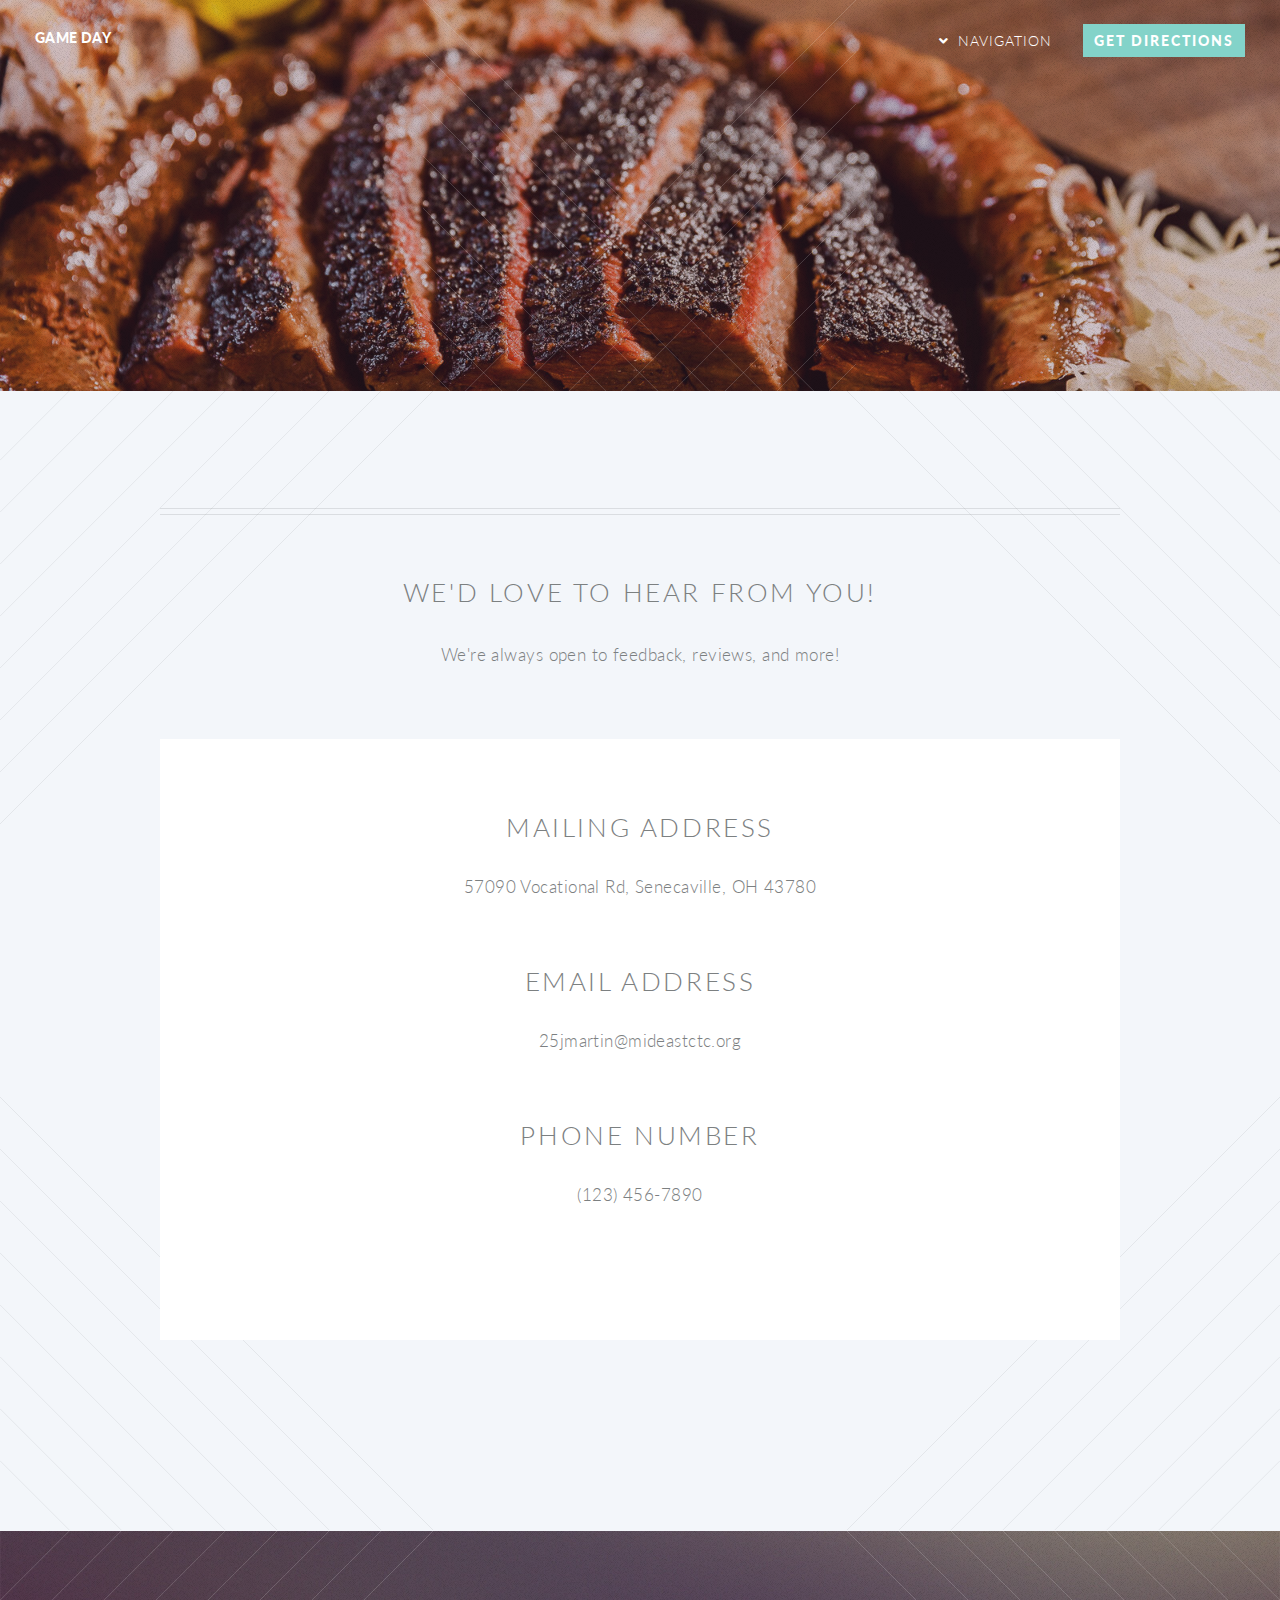
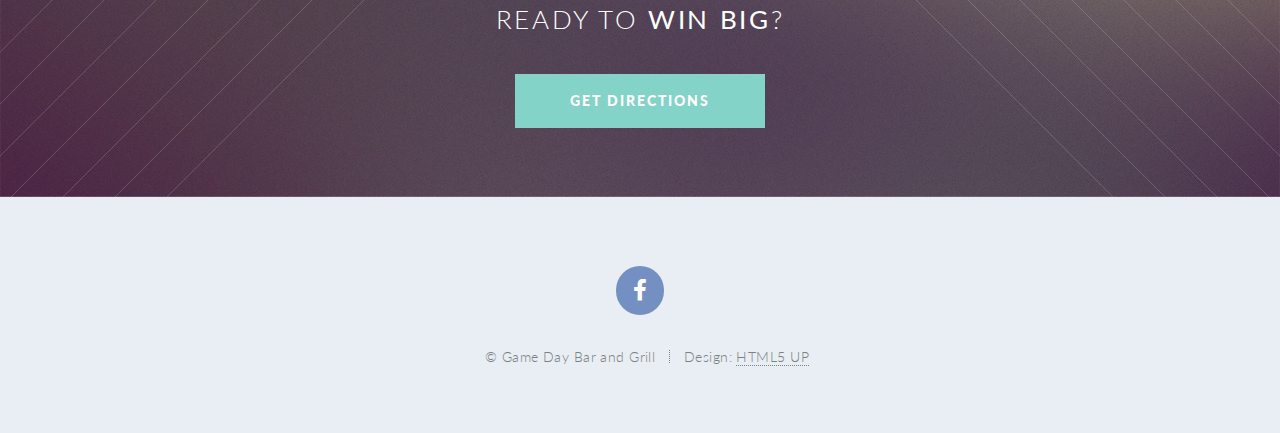
==== commit d5680cbf: "updated for SLC" ====
--- a/contact.html
+++ b/contact.html
@@ -1,142 +1,115 @@
 <!DOCTYPE HTML>
+<!--
+	Twenty by HTML5 UP
+	html5up.net | @ajlkn
+	Free for personal and commercial use under the CCA 3.0 license (html5up.net/license)
+-->
 <html>
 	<head>
-		<title>NHCPAUTOS.com</title>
+		<title>Game Day Bar and Grill</title>
 		<meta charset="utf-8" />
 		<meta name="viewport" content="width=device-width, initial-scale=1, user-scalable=no" />
-		<link rel="stylesheet" href="assets/bootstrap/css/bootstrap.min.css" />
 		<link rel="stylesheet" href="assets/css/main.css" />
 		<noscript><link rel="stylesheet" href="assets/css/noscript.css" /></noscript>
 	</head>
-	<body class="is-preload">
+	<body class="index is-preload">
+		<div id="page-wrapper">
 
-		<!-- Wrapper -->
-			<div id="wrapper">
-
-				<!-- Header -->
+			<!-- Header -->
 				<header id="header" class="alt">
-					<a href="index.html" class="logo"><strong>NHCP Autos</strong> <span>Website</span></a>
-					<nav>
-						<a href="#menu">Menu</a>
+					<h1 id="logo"><a href="index.html">Game Day</a></h1>
+					<nav id="nav">
+						<ul>
+							<li class="submenu">
+								<a href="#">Navigation</a>
+								<ul>
+									<li><a href="#contact">Contact Info</a></li>
+									<li><a href="#directions">Directions</a></li>
+								</ul>
+							</li>
+						</li>
+							<li><a href="https://www.google.com/maps/place/Mid-East+Career+and+Technology+Centers/@39.9274104,-81.5242728,17z/data=!3m1!4b1!4m6!3m5!1s0x8837cb4f096475af:0x53d98ddcf9a16863!8m2!3d39.9274063!4d-81.5216979!16s%2Fm%2F0769c2b?entry=ttu" class="button primary" target=_blank>Get Directions</a></li>
+						</ul>
 					</nav>
 				</header>
 
-				<!-- Menu -->
-				<nav id="menu">
-					<ul class="links">
-		                <li> <a href="index.html">Home </a> </li>
+			<!-- Banner -->
+				<section id="banner">
 
-	
 
-		                <li> <a href="about-us.html">About Us</a> </li>
+					<!--
+						".inner" is set up as an inline-block so it automatically expands
+						in both directions to fit whatever's inside it. This means it won't
+						automatically wrap lines, so be sure to use line breaks where
+						appropriate (<br />).
+					-->
+					<div class="inner">
 
-		                <li class="active"><a href="contact.html">Contact Us</a></li>
-
-		                <li><a href="testimonials.html">Testimonials</a></li>
-
-            		</ul>
-				</nav>
-
-				<!-- Main -->
-					<div id="main" class="alt">
-
-						<!-- One -->
-							<section id="one">
-								<div class="inner">
-									<header class="major">
-										<h1>Contact Us</h1>
-									</header>
-									<p>Our team of sales representatives are here to help you with your problems resulting in cars. Don't hesitate to ask questions, we can answer any questions of our products, business, jobs, etc.</p>
-								</div>
-							</section>
+						<header>
+							<h2>Contact</h2>
+						</header>
 
 					</div>
 
-				<!-- Contact -->
-					<section id="contact">
-						<div class="inner">
-							<section>
+				</section>
+
+			<!-- Main -->
+			<div id="contact">
+				<article id="main">
+					<header class="special container">
+						<h2>We'd Love To Hear From You!</h2>
+						<br/>
+						<p>We're always open to feedback, reviews, and more!</p>
+					</header>
+						<div id="Signature">
+							<section class="wrapper style3 container special">
 								<header class="major">
-									<h2>Contact us</h2>
+									<h2>Mailing Address</h2>
+								<p>57090 Vocational Rd, Senecaville, OH 43780</p>
 								</header>
-
-								<form method="post" action="#">
-									<div class="fields">
-										<div class="field half">
-											<label for="name">Name</label>
-											<input type="text" name="name" id="name" />
-										</div>
-										<div class="field half">
-											<label for="email">Email</label>
-											<input type="text" name="email" id="email" />
-										</div>
-										<div class="field">
-											<label for="subject">Subject</label>
-											<input type="text" name="subject" id="subject" />
-										</div>
-										<div class="field">
-											<label for="message">Notes</label>
-											<textarea name="message" id="message" rows="6"></textarea>
-										</div>
-
-										<div class="field half text-right">
-											<ul class="actions">
-												<li><input type="submit" value="Send Message" class="primary" /></li>
-											</ul>
-										</div>
-									</div>
-								</form>
-							</section>
-							<section class="split">
-								<section>
-									<div class="contact-method">
-										<span class="icon alt fa-envelope"></span>
-										<h3>Email</h3>
-										<a href="#">NHCPAUTOS@nhcp.com</a>
-									</div>
-								</section>
-								<section>
-									<div class="contact-method">
-										<span class="icon alt fa-phone"></span>
-										<h3>Phone</h3>
-										<span>+1 (740)662-4743</span>
-										<br>
-										<span>+1 (333)145-7654</span>
-									</div>
-								</section>
-								<section>
-									<div class="contact-method">
-										<span class="icon alt fa-home"></span>
-										<h3>Address</h3>
-										<span>815 Linway Ave SW <br> Canton, Ohio 44710 <br> United States of America</span>
-									</div>
-								</section>
+								<header class="major">
+									<h2>Email Address</h2>
+									<p>25jmartin@mideastctc.org</p>
+								</header>
+								<header class="major">
+									<h2>Phone Number</h2>
+									<p>(123) 456-7890</p>
+								</header>
 							</section>
 						</div>
-					</section>
+					</div>
+					</article>
+				<section id="cta">
+					<div id="directions">
+						<header>
+							<h2>Ready to <strong>win big</strong>?</h2>
+						</header>
+						<footer>
+							<ul class="buttons">
+								<li><a href="https://www.google.com/maps/place/Mid-East+Career+and+Technology+Centers/@39.9274104,-81.5242728,17z/data=!3m1!4b1!4m6!3m5!1s0x8837cb4f096475af:0x53d98ddcf9a16863!8m2!3d39.9274063!4d-81.5216979!16s%2Fm%2F0769c2b?entry=ttu" class="button primary" target=_blank>Get Directions</a></li>
+							</ul>
+						</footer>
+					</div>
+				</section>
 
+			<!-- Footer -->
+				<footer id="footer">
 
-				<!-- Footer -->
-					<footer id="footer">
-						<div class="inner">
-							<ul class="icons">
-								<li><a href="https://twitter.com/nhcpautos" class="icon alt fa-twitter"><span class="label">Twitter</span></a></li>
-								<li><a href="https://www.instagram.com/nhcpautos/" class="icon alt fa-instagram"><span class="label">Instagram</span></a></li>
-							</ul>
-							
-							<ul class="copyright">
-								<li>Copyright © 2020 Company Name - Template by:</li>
-								<li> <a href="https://www.phpjabbers.com/">PHPJabbers.com</a></li>
-							</ul>
-						</div>
-					</footer>
+					<ul class="icons">
+						<li><a href="https://www.facebook.com/profile.php?id=61553350365385" class="icon brands circle fa-facebook-f" target=_blank><span class="label">Facebook</span></a></li>
+					</ul>
 
+					<ul class="copyright">
+						<li>&copy; Game Day Bar and Grill</li><li>Design: <a href="http://html5up.net">HTML5 UP</a></li>
+					</ul>
 
-			</div>
+				</footer>
+
+		</div>
 
 		<!-- Scripts -->
 			<script src="assets/js/jquery.min.js"></script>
-			<script src="assets/bootstrap/js/bootstrap.bundle.min.js"></script>
+			<script src="assets/js/jquery.dropotron.min.js"></script>
 			<script src="assets/js/jquery.scrolly.min.js"></script>
 			<script src="assets/js/jquery.scrollex.min.js"></script>
 			<script src="assets/js/browser.min.js"></script>
--- a/assets/css/main.css
+++ b/assets/css/main.css
@@ -1,5 +1,11 @@
-@import url(font-awesome.min.css);
-@import url("https://fonts.googleapis.com/css?family=Source+Sans+Pro:300,300italic,600,600italic");
+@import url("fontawesome-all.min.css");
+@import url("https://fonts.googleapis.com/css?family=Lato:300,400,900");
+
+/*
+	Twenty by HTML5 UP
+	html5up.net | @ajlkn
+	Free for personal and commercial use under the CCA 3.0 license (html5up.net/license)
+*/
 
 html, body, div, span, applet, object,
 iframe, h1, h2, h3, h4, h5, h6, p, blockquote,
@@ -23,6 +29,19 @@
 footer, header, hgroup, menu, nav, section {
 	display: block;}
 
+html {
+	scroll-behavior: smooth;
+}
+
+#specials {
+}
+
+#Signature {
+}
+
+#directions {
+}
+
 body {
 	line-height: 1;
 }
@@ -59,30 +78,14 @@
 	padding: 0;
 }
 
+input, select, textarea {
+	-moz-appearance: none;
+	-webkit-appearance: none;
+	-ms-appearance: none;
+	appearance: none;
 }
-.property {
-	text-shadow: 2px 2px purple;
-	font-weight: 600;
-	color: yellow;
-}
 
 /* Basic */
-
-	@-ms-viewport {
-		width: device-width;
-	}
-
-	body {
-		-ms-overflow-style: scrollbar;
-	}
-
-	@media screen and (max-width: 480px) {
-
-		html, body {
-			min-width: 320px;
-		}
-
-	}
 
 	html {
 		box-sizing: border-box;
@@ -93,7 +96,7 @@
 	}
 
 	body {
-		background: #242943;
+		background: #f3f6fa;
 	}
 
 		body.is-preload *, body.is-preload *:before, body.is-preload *:after {
@@ -107,150 +110,1624 @@
 			transition: none !important;
 		}
 
-/* Type */
-
 	body, input, select, textarea {
-		color: #ffffff;
-		font-family: "Source Sans Pro", Helvetica, sans-serif;
-		font-size: 17pt;
+		color: #7c8081;
+		font-family: 'Lato', sans-serif;
+		font-size: 15pt;
 		font-weight: 300;
 		letter-spacing: 0.025em;
-		line-height: 1.65;
-	}
-
-		@media screen and (max-width: 1680px) {
-
-			body, input, select, textarea {
-				font-size: 14pt;
-			}
-
-		}
-
-		@media screen and (max-width: 1280px) {
-
-			body, input, select, textarea {
-				font-size: 12pt;
-			}
-
-		}
-
-		@media screen and (max-width: 360px) {
-
-			body, input, select, textarea {
-				font-size: 11pt;
-			}
-
-		}
+		line-height: 1.75em;
+	}
 
 	a {
-		-moz-transition: color 0.2s ease-in-out, border-bottom-color 0.2s ease-in-out;
-		-webkit-transition: color 0.2s ease-in-out, border-bottom-color 0.2s ease-in-out;
-		-ms-transition: color 0.2s ease-in-out, border-bottom-color 0.2s ease-in-out;
-		transition: color 0.2s ease-in-out, border-bottom-color 0.2s ease-in-out;
+		-moz-transition: color 0.2s ease-in-out, border-color 0.2s ease-in-out, background-color 0.2s ease-in-out;
+		-webkit-transition: color 0.2s ease-in-out, border-color 0.2s ease-in-out, background-color 0.2s ease-in-out;
+		-ms-transition: color 0.2s ease-in-out, border-color 0.2s ease-in-out, background-color 0.2s ease-in-out;
+		transition: color 0.2s ease-in-out, border-color 0.2s ease-in-out, background-color 0.2s ease-in-out;
+		color: #3fb1a3;
+		text-decoration: none;
 		border-bottom: dotted 1px;
-		color: inherit;
-		text-decoration: none;
 	}
 
 		a:hover {
 			border-bottom-color: transparent;
-			color: red !important;
-			text-decoration: none;
-		}
-
-		a:active {
-			color: red !important;
-		}
-
-	.links .active > a { color: red; }
+		}
 
 	strong, b {
-		color: #ffffff;
-		font-weight: 600;
-	}
-
-	em, i {
-		font-style: italic;
-	}
-
-	p {
+		font-weight: 400;
+	}
+
+	p, ul, ol, dl, table, blockquote {
 		margin: 0 0 2em 0;
-		color: white;
 	}
 
 	h1, h2, h3, h4, h5, h6 {
-		color: white;
-		font-weight: 600;
-		line-height: 1.45;
-		margin: 0 0 1em 0;
+		color: inherit;
+		font-weight: 300;
+		line-height: 1.75em;
+		margin-bottom: 1em;
+		text-transform: uppercase;
 	}
 
 		h1 a, h2 a, h3 a, h4 a, h5 a, h6 a {
 			color: inherit;
-			border-bottom: 0;
-		}
-
-	h1 {
-		font-size: 2.5em;
-	}
+			text-decoration: none;
+			border: 0;
+		}
 
 	h2 {
-		font-size: 1.75em;
+		font-size: 1.5em;
+		letter-spacing: 0.1em;
 	}
 
 	h3 {
-		font-size: 1.35em;
-	}
-
-	h4 {
-		font-size: 1.1em;
-	}
-
-	h5 {
-		font-size: 0.9em;
-	}
-
-	h6 {
-		font-size: 0.7em;
-	}
-
-	@media screen and (max-width: 736px) {
-
-		h1 {
-			font-size: 2em;
-		}
-
-		h2 {
-			font-size: 1.5em;
-		}
-
-		h3 {
-			font-size: 1.25em;
-		}
-
+		font-size: 1.15em;
+		letter-spacing: 0.025em;
+	}
+
+	sub {
+		font-size: 0.8em;
+		position: relative;
+		top: 0.5em;
+	}
+
+	sup {
+		font-size: 0.8em;
+		position: relative;
+		top: -0.5em;
 	}
 
 	hr {
+		border-top: solid 1px rgba(124, 128, 129, 0.2);
 		border: 0;
-		border-bottom: solid 1px rgba(212, 212, 255, 0.1);
-		margin: 2em 0;
-	}
-
-		hr.major {
-			margin: 3em 0;
-		}
-
-	.align-left {
-		text-align: left;
-	}
-
-	.align-center {
-		text-align: center;
-	}
-
-	.align-right {
-		text-align: right;
-	}
+		margin-bottom: 1.5em;
+	}
+
+	blockquote {
+		border-left: solid 0.5em rgba(124, 128, 129, 0.2);
+		font-style: italic;
+		padding: 1em 0 1em 2em;
+	}
+
+/* Container */
+
+	.container {
+		margin: 0 auto;
+		max-width: 100%;
+		width: 1400px;
+	}
+
+		.container.medium {
+			width: 1050px;
+		}
+
+		@media screen and (max-width: 1680px) {
+
+			.container {
+				width: 1200px;
+			}
+
+				.container.medium {
+					width: 900px;
+				}
+
+		}
+
+		@media screen and (max-width: 1280px) {
+
+			.container {
+				width: 960px;
+			}
+
+				.container.medium {
+					width: 735px;
+				}
+
+		}
+
+		@media screen and (max-width: 980px) {
+
+			.container {
+				width: 95%;
+			}
+
+				.container.medium {
+					width: 71.25%;
+				}
+
+		}
+
+		@media screen and (max-width: 840px) {
+
+			.container {
+				width: 95%;
+			}
+
+				.container.medium {
+					width: 95%;
+				}
+
+		}
+
+		@media screen and (max-width: 736px) {
+
+			.container {
+				width: 100%;
+			}
+
+				.container.medium {
+					width: 100%;
+				}
+
+		}
+
+/* Row */
+
+	.row {
+		display: flex;
+		flex-wrap: wrap;
+		box-sizing: border-box;
+		align-items: stretch;
+	}
+
+		.row > * {
+			box-sizing: border-box;
+		}
+
+		.row.gtr-uniform > * > :last-child {
+			margin-bottom: 0;
+		}
+
+		.row.aln-left {
+			justify-content: flex-start;
+		}
+
+		.row.aln-center {
+			justify-content: center;
+		}
+
+		.row.aln-right {
+			justify-content: flex-end;
+		}
+
+		.row.aln-top {
+			align-items: flex-start;
+		}
+
+		.row.aln-middle {
+			align-items: center;
+		}
+
+		.row.aln-bottom {
+			align-items: flex-end;
+		}
+
+		.row > .imp {
+			order: -1;
+		}
+
+		.row > .col-1 {
+			width: 8.33333%;
+		}
+
+		.row > .off-1 {
+			margin-left: 8.33333%;
+		}
+
+		.row > .col-2 {
+			width: 16.66667%;
+		}
+
+		.row > .off-2 {
+			margin-left: 16.66667%;
+		}
+
+		.row > .col-3 {
+			width: 25%;
+		}
+
+		.row > .off-3 {
+			margin-left: 25%;
+		}
+
+		.row > .col-4 {
+			width: 33.33333%;
+		}
+
+		.row > .off-4 {
+			margin-left: 33.33333%;
+		}
+
+		.row > .col-5 {
+			width: 41.66667%;
+		}
+
+		.row > .off-5 {
+			margin-left: 41.66667%;
+		}
+
+		.row > .col-6 {
+			width: 50%;
+		}
+
+		.row > .off-6 {
+			margin-left: 50%;
+		}
+
+		.row > .col-7 {
+			width: 58.33333%;
+		}
+
+		.row > .off-7 {
+			margin-left: 58.33333%;
+		}
+
+		.row > .col-8 {
+			width: 66.66667%;
+		}
+
+		.row > .off-8 {
+			margin-left: 66.66667%;
+		}
+
+		.row > .col-9 {
+			width: 75%;
+		}
+
+		.row > .off-9 {
+			margin-left: 75%;
+		}
+
+		.row > .col-10 {
+			width: 83.33333%;
+		}
+
+		.row > .off-10 {
+			margin-left: 83.33333%;
+		}
+
+		.row > .col-11 {
+			width: 91.66667%;
+		}
+
+		.row > .off-11 {
+			margin-left: 91.66667%;
+		}
+
+		.row > .col-12 {
+			width: 100%;
+		}
+
+		.row > .off-12 {
+			margin-left: 100%;
+		}
+
+		.row.gtr-0 {
+			margin-top: 0px;
+			margin-left: 0px;
+		}
+
+			.row.gtr-0 > * {
+				padding: 0px 0 0 0px;
+			}
+
+			.row.gtr-0.gtr-uniform {
+				margin-top: 0px;
+			}
+
+				.row.gtr-0.gtr-uniform > * {
+					padding-top: 0px;
+				}
+
+		.row.gtr-25 {
+			margin-top: -12.5px;
+			margin-left: -12.5px;
+		}
+
+			.row.gtr-25 > * {
+				padding: 12.5px 0 0 12.5px;
+			}
+
+			.row.gtr-25.gtr-uniform {
+				margin-top: -12.5px;
+			}
+
+				.row.gtr-25.gtr-uniform > * {
+					padding-top: 12.5px;
+				}
+
+		.row.gtr-50 {
+			margin-top: -25px;
+			margin-left: -25px;
+		}
+
+			.row.gtr-50 > * {
+				padding: 25px 0 0 25px;
+			}
+
+			.row.gtr-50.gtr-uniform {
+				margin-top: -25px;
+			}
+
+				.row.gtr-50.gtr-uniform > * {
+					padding-top: 25px;
+				}
+
+		.row {
+			margin-top: -50px;
+			margin-left: -50px;
+		}
+
+			.row > * {
+				padding: 50px 0 0 50px;
+			}
+
+			.row.gtr-uniform {
+				margin-top: -50px;
+			}
+
+				.row.gtr-uniform > * {
+					padding-top: 50px;
+				}
+
+		.row.gtr-150 {
+			margin-top: -75px;
+			margin-left: -75px;
+		}
+
+			.row.gtr-150 > * {
+				padding: 75px 0 0 75px;
+			}
+
+			.row.gtr-150.gtr-uniform {
+				margin-top: -75px;
+			}
+
+				.row.gtr-150.gtr-uniform > * {
+					padding-top: 75px;
+				}
+
+		.row.gtr-200 {
+			margin-top: -100px;
+			margin-left: -100px;
+		}
+
+			.row.gtr-200 > * {
+				padding: 100px 0 0 100px;
+			}
+
+			.row.gtr-200.gtr-uniform {
+				margin-top: -100px;
+			}
+
+				.row.gtr-200.gtr-uniform > * {
+					padding-top: 100px;
+				}
+
+		@media screen and (max-width: 1680px) {
+
+			.row {
+				display: flex;
+				flex-wrap: wrap;
+				box-sizing: border-box;
+				align-items: stretch;
+			}
+
+				.row > * {
+					box-sizing: border-box;
+				}
+
+				.row.gtr-uniform > * > :last-child {
+					margin-bottom: 0;
+				}
+
+				.row.aln-left {
+					justify-content: flex-start;
+				}
+
+				.row.aln-center {
+					justify-content: center;
+				}
+
+				.row.aln-right {
+					justify-content: flex-end;
+				}
+
+				.row.aln-top {
+					align-items: flex-start;
+				}
+
+				.row.aln-middle {
+					align-items: center;
+				}
+
+				.row.aln-bottom {
+					align-items: flex-end;
+				}
+
+				.row > .imp-wide {
+					order: -1;
+				}
+
+				.row > .col-1-wide {
+					width: 8.33333%;
+				}
+
+				.row > .off-1-wide {
+					margin-left: 8.33333%;
+				}
+
+				.row > .col-2-wide {
+					width: 16.66667%;
+				}
+
+				.row > .off-2-wide {
+					margin-left: 16.66667%;
+				}
+
+				.row > .col-3-wide {
+					width: 25%;
+				}
+
+				.row > .off-3-wide {
+					margin-left: 25%;
+				}
+
+				.row > .col-4-wide {
+					width: 33.33333%;
+				}
+
+				.row > .off-4-wide {
+					margin-left: 33.33333%;
+				}
+
+				.row > .col-5-wide {
+					width: 41.66667%;
+				}
+
+				.row > .off-5-wide {
+					margin-left: 41.66667%;
+				}
+
+				.row > .col-6-wide {
+					width: 50%;
+				}
+
+				.row > .off-6-wide {
+					margin-left: 50%;
+				}
+
+				.row > .col-7-wide {
+					width: 58.33333%;
+				}
+
+				.row > .off-7-wide {
+					margin-left: 58.33333%;
+				}
+
+				.row > .col-8-wide {
+					width: 66.66667%;
+				}
+
+				.row > .off-8-wide {
+					margin-left: 66.66667%;
+				}
+
+				.row > .col-9-wide {
+					width: 75%;
+				}
+
+				.row > .off-9-wide {
+					margin-left: 75%;
+				}
+
+				.row > .col-10-wide {
+					width: 83.33333%;
+				}
+
+				.row > .off-10-wide {
+					margin-left: 83.33333%;
+				}
+
+				.row > .col-11-wide {
+					width: 91.66667%;
+				}
+
+				.row > .off-11-wide {
+					margin-left: 91.66667%;
+				}
+
+				.row > .col-12-wide {
+					width: 100%;
+				}
+
+				.row > .off-12-wide {
+					margin-left: 100%;
+				}
+
+				.row.gtr-0 {
+					margin-top: 0px;
+					margin-left: 0px;
+				}
+
+					.row.gtr-0 > * {
+						padding: 0px 0 0 0px;
+					}
+
+					.row.gtr-0.gtr-uniform {
+						margin-top: 0px;
+					}
+
+						.row.gtr-0.gtr-uniform > * {
+							padding-top: 0px;
+						}
+
+				.row.gtr-25 {
+					margin-top: -10px;
+					margin-left: -10px;
+				}
+
+					.row.gtr-25 > * {
+						padding: 10px 0 0 10px;
+					}
+
+					.row.gtr-25.gtr-uniform {
+						margin-top: -10px;
+					}
+
+						.row.gtr-25.gtr-uniform > * {
+							padding-top: 10px;
+						}
+
+				.row.gtr-50 {
+					margin-top: -20px;
+					margin-left: -20px;
+				}
+
+					.row.gtr-50 > * {
+						padding: 20px 0 0 20px;
+					}
+
+					.row.gtr-50.gtr-uniform {
+						margin-top: -20px;
+					}
+
+						.row.gtr-50.gtr-uniform > * {
+							padding-top: 20px;
+						}
+
+				.row {
+					margin-top: -40px;
+					margin-left: -40px;
+				}
+
+					.row > * {
+						padding: 40px 0 0 40px;
+					}
+
+					.row.gtr-uniform {
+						margin-top: -40px;
+					}
+
+						.row.gtr-uniform > * {
+							padding-top: 40px;
+						}
+
+				.row.gtr-150 {
+					margin-top: -60px;
+					margin-left: -60px;
+				}
+
+					.row.gtr-150 > * {
+						padding: 60px 0 0 60px;
+					}
+
+					.row.gtr-150.gtr-uniform {
+						margin-top: -60px;
+					}
+
+						.row.gtr-150.gtr-uniform > * {
+							padding-top: 60px;
+						}
+
+				.row.gtr-200 {
+					margin-top: -80px;
+					margin-left: -80px;
+				}
+
+					.row.gtr-200 > * {
+						padding: 80px 0 0 80px;
+					}
+
+					.row.gtr-200.gtr-uniform {
+						margin-top: -80px;
+					}
+
+						.row.gtr-200.gtr-uniform > * {
+							padding-top: 80px;
+						}
+
+		}
+
+		@media screen and (max-width: 1280px) {
+
+			.row {
+				display: flex;
+				flex-wrap: wrap;
+				box-sizing: border-box;
+				align-items: stretch;
+			}
+
+				.row > * {
+					box-sizing: border-box;
+				}
+
+				.row.gtr-uniform > * > :last-child {
+					margin-bottom: 0;
+				}
+
+				.row.aln-left {
+					justify-content: flex-start;
+				}
+
+				.row.aln-center {
+					justify-content: center;
+				}
+
+				.row.aln-right {
+					justify-content: flex-end;
+				}
+
+				.row.aln-top {
+					align-items: flex-start;
+				}
+
+				.row.aln-middle {
+					align-items: center;
+				}
+
+				.row.aln-bottom {
+					align-items: flex-end;
+				}
+
+				.row > .imp-normal {
+					order: -1;
+				}
+
+				.row > .col-1-normal {
+					width: 8.33333%;
+				}
+
+				.row > .off-1-normal {
+					margin-left: 8.33333%;
+				}
+
+				.row > .col-2-normal {
+					width: 16.66667%;
+				}
+
+				.row > .off-2-normal {
+					margin-left: 16.66667%;
+				}
+
+				.row > .col-3-normal {
+					width: 25%;
+				}
+
+				.row > .off-3-normal {
+					margin-left: 25%;
+				}
+
+				.row > .col-4-normal {
+					width: 33.33333%;
+				}
+
+				.row > .off-4-normal {
+					margin-left: 33.33333%;
+				}
+
+				.row > .col-5-normal {
+					width: 41.66667%;
+				}
+
+				.row > .off-5-normal {
+					margin-left: 41.66667%;
+				}
+
+				.row > .col-6-normal {
+					width: 50%;
+				}
+
+				.row > .off-6-normal {
+					margin-left: 50%;
+				}
+
+				.row > .col-7-normal {
+					width: 58.33333%;
+				}
+
+				.row > .off-7-normal {
+					margin-left: 58.33333%;
+				}
+
+				.row > .col-8-normal {
+					width: 66.66667%;
+				}
+
+				.row > .off-8-normal {
+					margin-left: 66.66667%;
+				}
+
+				.row > .col-9-normal {
+					width: 75%;
+				}
+
+				.row > .off-9-normal {
+					margin-left: 75%;
+				}
+
+				.row > .col-10-normal {
+					width: 83.33333%;
+				}
+
+				.row > .off-10-normal {
+					margin-left: 83.33333%;
+				}
+
+				.row > .col-11-normal {
+					width: 91.66667%;
+				}
+
+				.row > .off-11-normal {
+					margin-left: 91.66667%;
+				}
+
+				.row > .col-12-normal {
+					width: 100%;
+				}
+
+				.row > .off-12-normal {
+					margin-left: 100%;
+				}
+
+				.row.gtr-0 {
+					margin-top: 0px;
+					margin-left: 0px;
+				}
+
+					.row.gtr-0 > * {
+						padding: 0px 0 0 0px;
+					}
+
+					.row.gtr-0.gtr-uniform {
+						margin-top: 0px;
+					}
+
+						.row.gtr-0.gtr-uniform > * {
+							padding-top: 0px;
+						}
+
+				.row.gtr-25 {
+					margin-top: -10px;
+					margin-left: -10px;
+				}
+
+					.row.gtr-25 > * {
+						padding: 10px 0 0 10px;
+					}
+
+					.row.gtr-25.gtr-uniform {
+						margin-top: -10px;
+					}
+
+						.row.gtr-25.gtr-uniform > * {
+							padding-top: 10px;
+						}
+
+				.row.gtr-50 {
+					margin-top: -20px;
+					margin-left: -20px;
+				}
+
+					.row.gtr-50 > * {
+						padding: 20px 0 0 20px;
+					}
+
+					.row.gtr-50.gtr-uniform {
+						margin-top: -20px;
+					}
+
+						.row.gtr-50.gtr-uniform > * {
+							padding-top: 20px;
+						}
+
+				.row {
+					margin-top: -40px;
+					margin-left: -40px;
+				}
+
+					.row > * {
+						padding: 40px 0 0 40px;
+					}
+
+					.row.gtr-uniform {
+						margin-top: -40px;
+					}
+
+						.row.gtr-uniform > * {
+							padding-top: 40px;
+						}
+
+				.row.gtr-150 {
+					margin-top: -60px;
+					margin-left: -60px;
+				}
+
+					.row.gtr-150 > * {
+						padding: 60px 0 0 60px;
+					}
+
+					.row.gtr-150.gtr-uniform {
+						margin-top: -60px;
+					}
+
+						.row.gtr-150.gtr-uniform > * {
+							padding-top: 60px;
+						}
+
+				.row.gtr-200 {
+					margin-top: -80px;
+					margin-left: -80px;
+				}
+
+					.row.gtr-200 > * {
+						padding: 80px 0 0 80px;
+					}
+
+					.row.gtr-200.gtr-uniform {
+						margin-top: -80px;
+					}
+
+						.row.gtr-200.gtr-uniform > * {
+							padding-top: 80px;
+						}
+
+		}
+
+		@media screen and (max-width: 980px) {
+
+			.row {
+				display: flex;
+				flex-wrap: wrap;
+				box-sizing: border-box;
+				align-items: stretch;
+			}
+
+				.row > * {
+					box-sizing: border-box;
+				}
+
+				.row.gtr-uniform > * > :last-child {
+					margin-bottom: 0;
+				}
+
+				.row.aln-left {
+					justify-content: flex-start;
+				}
+
+				.row.aln-center {
+					justify-content: center;
+				}
+
+				.row.aln-right {
+					justify-content: flex-end;
+				}
+
+				.row.aln-top {
+					align-items: flex-start;
+				}
+
+				.row.aln-middle {
+					align-items: center;
+				}
+
+				.row.aln-bottom {
+					align-items: flex-end;
+				}
+
+				.row > .imp-narrow {
+					order: -1;
+				}
+
+				.row > .col-1-narrow {
+					width: 8.33333%;
+				}
+
+				.row > .off-1-narrow {
+					margin-left: 8.33333%;
+				}
+
+				.row > .col-2-narrow {
+					width: 16.66667%;
+				}
+
+				.row > .off-2-narrow {
+					margin-left: 16.66667%;
+				}
+
+				.row > .col-3-narrow {
+					width: 25%;
+				}
+
+				.row > .off-3-narrow {
+					margin-left: 25%;
+				}
+
+				.row > .col-4-narrow {
+					width: 33.33333%;
+				}
+
+				.row > .off-4-narrow {
+					margin-left: 33.33333%;
+				}
+
+				.row > .col-5-narrow {
+					width: 41.66667%;
+				}
+
+				.row > .off-5-narrow {
+					margin-left: 41.66667%;
+				}
+
+				.row > .col-6-narrow {
+					width: 50%;
+				}
+
+				.row > .off-6-narrow {
+					margin-left: 50%;
+				}
+
+				.row > .col-7-narrow {
+					width: 58.33333%;
+				}
+
+				.row > .off-7-narrow {
+					margin-left: 58.33333%;
+				}
+
+				.row > .col-8-narrow {
+					width: 66.66667%;
+				}
+
+				.row > .off-8-narrow {
+					margin-left: 66.66667%;
+				}
+
+				.row > .col-9-narrow {
+					width: 75%;
+				}
+
+				.row > .off-9-narrow {
+					margin-left: 75%;
+				}
+
+				.row > .col-10-narrow {
+					width: 83.33333%;
+				}
+
+				.row > .off-10-narrow {
+					margin-left: 83.33333%;
+				}
+
+				.row > .col-11-narrow {
+					width: 91.66667%;
+				}
+
+				.row > .off-11-narrow {
+					margin-left: 91.66667%;
+				}
+
+				.row > .col-12-narrow {
+					width: 100%;
+				}
+
+				.row > .off-12-narrow {
+					margin-left: 100%;
+				}
+
+				.row.gtr-0 {
+					margin-top: 0px;
+					margin-left: 0px;
+				}
+
+					.row.gtr-0 > * {
+						padding: 0px 0 0 0px;
+					}
+
+					.row.gtr-0.gtr-uniform {
+						margin-top: 0px;
+					}
+
+						.row.gtr-0.gtr-uniform > * {
+							padding-top: 0px;
+						}
+
+				.row.gtr-25 {
+					margin-top: -7.5px;
+					margin-left: -7.5px;
+				}
+
+					.row.gtr-25 > * {
+						padding: 7.5px 0 0 7.5px;
+					}
+
+					.row.gtr-25.gtr-uniform {
+						margin-top: -7.5px;
+					}
+
+						.row.gtr-25.gtr-uniform > * {
+							padding-top: 7.5px;
+						}
+
+				.row.gtr-50 {
+					margin-top: -15px;
+					margin-left: -15px;
+				}
+
+					.row.gtr-50 > * {
+						padding: 15px 0 0 15px;
+					}
+
+					.row.gtr-50.gtr-uniform {
+						margin-top: -15px;
+					}
+
+						.row.gtr-50.gtr-uniform > * {
+							padding-top: 15px;
+						}
+
+				.row {
+					margin-top: -30px;
+					margin-left: -30px;
+				}
+
+					.row > * {
+						padding: 30px 0 0 30px;
+					}
+
+					.row.gtr-uniform {
+						margin-top: -30px;
+					}
+
+						.row.gtr-uniform > * {
+							padding-top: 30px;
+						}
+
+				.row.gtr-150 {
+					margin-top: -45px;
+					margin-left: -45px;
+				}
+
+					.row.gtr-150 > * {
+						padding: 45px 0 0 45px;
+					}
+
+					.row.gtr-150.gtr-uniform {
+						margin-top: -45px;
+					}
+
+						.row.gtr-150.gtr-uniform > * {
+							padding-top: 45px;
+						}
+
+				.row.gtr-200 {
+					margin-top: -60px;
+					margin-left: -60px;
+				}
+
+					.row.gtr-200 > * {
+						padding: 60px 0 0 60px;
+					}
+
+					.row.gtr-200.gtr-uniform {
+						margin-top: -60px;
+					}
+
+						.row.gtr-200.gtr-uniform > * {
+							padding-top: 60px;
+						}
+
+		}
+
+		@media screen and (max-width: 840px) {
+
+			.row {
+				display: flex;
+				flex-wrap: wrap;
+				box-sizing: border-box;
+				align-items: stretch;
+			}
+
+				.row > * {
+					box-sizing: border-box;
+				}
+
+				.row.gtr-uniform > * > :last-child {
+					margin-bottom: 0;
+				}
+
+				.row.aln-left {
+					justify-content: flex-start;
+				}
+
+				.row.aln-center {
+					justify-content: center;
+				}
+
+				.row.aln-right {
+					justify-content: flex-end;
+				}
+
+				.row.aln-top {
+					align-items: flex-start;
+				}
+
+				.row.aln-middle {
+					align-items: center;
+				}
+
+				.row.aln-bottom {
+					align-items: flex-end;
+				}
+
+				.row > .imp-narrower {
+					order: -1;
+				}
+
+				.row > .col-1-narrower {
+					width: 8.33333%;
+				}
+
+				.row > .off-1-narrower {
+					margin-left: 8.33333%;
+				}
+
+				.row > .col-2-narrower {
+					width: 16.66667%;
+				}
+
+				.row > .off-2-narrower {
+					margin-left: 16.66667%;
+				}
+
+				.row > .col-3-narrower {
+					width: 25%;
+				}
+
+				.row > .off-3-narrower {
+					margin-left: 25%;
+				}
+
+				.row > .col-4-narrower {
+					width: 33.33333%;
+				}
+
+				.row > .off-4-narrower {
+					margin-left: 33.33333%;
+				}
+
+				.row > .col-5-narrower {
+					width: 41.66667%;
+				}
+
+				.row > .off-5-narrower {
+					margin-left: 41.66667%;
+				}
+
+				.row > .col-6-narrower {
+					width: 50%;
+				}
+
+				.row > .off-6-narrower {
+					margin-left: 50%;
+				}
+
+				.row > .col-7-narrower {
+					width: 58.33333%;
+				}
+
+				.row > .off-7-narrower {
+					margin-left: 58.33333%;
+				}
+
+				.row > .col-8-narrower {
+					width: 66.66667%;
+				}
+
+				.row > .off-8-narrower {
+					margin-left: 66.66667%;
+				}
+
+				.row > .col-9-narrower {
+					width: 75%;
+				}
+
+				.row > .off-9-narrower {
+					margin-left: 75%;
+				}
+
+				.row > .col-10-narrower {
+					width: 83.33333%;
+				}
+
+				.row > .off-10-narrower {
+					margin-left: 83.33333%;
+				}
+
+				.row > .col-11-narrower {
+					width: 91.66667%;
+				}
+
+				.row > .off-11-narrower {
+					margin-left: 91.66667%;
+				}
+
+				.row > .col-12-narrower {
+					width: 100%;
+				}
+
+				.row > .off-12-narrower {
+					margin-left: 100%;
+				}
+
+				.row.gtr-0 {
+					margin-top: 0px;
+					margin-left: 0px;
+				}
+
+					.row.gtr-0 > * {
+						padding: 0px 0 0 0px;
+					}
+
+					.row.gtr-0.gtr-uniform {
+						margin-top: 0px;
+					}
+
+						.row.gtr-0.gtr-uniform > * {
+							padding-top: 0px;
+						}
+
+				.row.gtr-25 {
+					margin-top: -7.5px;
+					margin-left: -7.5px;
+				}
+
+					.row.gtr-25 > * {
+						padding: 7.5px 0 0 7.5px;
+					}
+
+					.row.gtr-25.gtr-uniform {
+						margin-top: -7.5px;
+					}
+
+						.row.gtr-25.gtr-uniform > * {
+							padding-top: 7.5px;
+						}
+
+				.row.gtr-50 {
+					margin-top: -15px;
+					margin-left: -15px;
+				}
+
+					.row.gtr-50 > * {
+						padding: 15px 0 0 15px;
+					}
+
+					.row.gtr-50.gtr-uniform {
+						margin-top: -15px;
+					}
+
+						.row.gtr-50.gtr-uniform > * {
+							padding-top: 15px;
+						}
+
+				.row {
+					margin-top: -30px;
+					margin-left: -30px;
+				}
+
+					.row > * {
+						padding: 30px 0 0 30px;
+					}
+
+					.row.gtr-uniform {
+						margin-top: -30px;
+					}
+
+						.row.gtr-uniform > * {
+							padding-top: 30px;
+						}
+
+				.row.gtr-150 {
+					margin-top: -45px;
+					margin-left: -45px;
+				}
+
+					.row.gtr-150 > * {
+						padding: 45px 0 0 45px;
+					}
+
+					.row.gtr-150.gtr-uniform {
+						margin-top: -45px;
+					}
+
+						.row.gtr-150.gtr-uniform > * {
+							padding-top: 45px;
+						}
+
+				.row.gtr-200 {
+					margin-top: -60px;
+					margin-left: -60px;
+				}
+
+					.row.gtr-200 > * {
+						padding: 60px 0 0 60px;
+					}
+
+					.row.gtr-200.gtr-uniform {
+						margin-top: -60px;
+					}
+
+						.row.gtr-200.gtr-uniform > * {
+							padding-top: 60px;
+						}
+
+		}
+
+		@media screen and (max-width: 736px) {
+
+			.row {
+				display: flex;
+				flex-wrap: wrap;
+				box-sizing: border-box;
+				align-items: stretch;
+			}
+
+				.row > * {
+					box-sizing: border-box;
+				}
+
+				.row.gtr-uniform > * > :last-child {
+					margin-bottom: 0;
+				}
+
+				.row.aln-left {
+					justify-content: flex-start;
+				}
+
+				.row.aln-center {
+					justify-content: center;
+				}
+
+				.row.aln-right {
+					justify-content: flex-end;
+				}
+
+				.row.aln-top {
+					align-items: flex-start;
+				}
+
+				.row.aln-middle {
+					align-items: center;
+				}
+
+				.row.aln-bottom {
+					align-items: flex-end;
+				}
+
+				.row > .imp-mobile {
+					order: -1;
+				}
+
+				.row > .col-1-mobile {
+					width: 8.33333%;
+				}
+
+				.row > .off-1-mobile {
+					margin-left: 8.33333%;
+				}
+
+				.row > .col-2-mobile {
+					width: 16.66667%;
+				}
+
+				.row > .off-2-mobile {
+					margin-left: 16.66667%;
+				}
+
+				.row > .col-3-mobile {
+					width: 25%;
+				}
+
+				.row > .off-3-mobile {
+					margin-left: 25%;
+				}
+
+				.row > .col-4-mobile {
+					width: 33.33333%;
+				}
+
+				.row > .off-4-mobile {
+					margin-left: 33.33333%;
+				}
+
+				.row > .col-5-mobile {
+					width: 41.66667%;
+				}
+
+				.row > .off-5-mobile {
+					margin-left: 41.66667%;
+				}
+
+				.row > .col-6-mobile {
+					width: 50%;
+				}
+
+				.row > .off-6-mobile {
+					margin-left: 50%;
+				}
+
+				.row > .col-7-mobile {
+					width: 58.33333%;
+				}
+
+				.row > .off-7-mobile {
+					margin-left: 58.33333%;
+				}
+
+				.row > .col-8-mobile {
+					width: 66.66667%;
+				}
+
+				.row > .off-8-mobile {
+					margin-left: 66.66667%;
+				}
+
+				.row > .col-9-mobile {
+					width: 75%;
+				}
+
+				.row > .off-9-mobile {
+					margin-left: 75%;
+				}
+
+				.row > .col-10-mobile {
+					width: 83.33333%;
+				}
+
+				.row > .off-10-mobile {
+					margin-left: 83.33333%;
+				}
+
+				.row > .col-11-mobile {
+					width: 91.66667%;
+				}
+
+				.row > .off-11-mobile {
+					margin-left: 91.66667%;
+				}
+
+				.row > .col-12-mobile {
+					width: 100%;
+				}
+
+				.row > .off-12-mobile {
+					margin-left: 100%;
+				}
+
+				.row.gtr-0 {
+					margin-top: 0px;
+					margin-left: 0px;
+				}
+
+					.row.gtr-0 > * {
+						padding: 0px 0 0 0px;
+					}
+
+					.row.gtr-0.gtr-uniform {
+						margin-top: 0px;
+					}
+
+						.row.gtr-0.gtr-uniform > * {
+							padding-top: 0px;
+						}
+
+				.row.gtr-25 {
+					margin-top: -7.5px;
+					margin-left: -7.5px;
+				}
+
+					.row.gtr-25 > * {
+						padding: 7.5px 0 0 7.5px;
+					}
+
+					.row.gtr-25.gtr-uniform {
+						margin-top: -7.5px;
+					}
+
+						.row.gtr-25.gtr-uniform > * {
+							padding-top: 7.5px;
+						}
+
+				.row.gtr-50 {
+					margin-top: -15px;
+					margin-left: -15px;
+				}
+
+					.row.gtr-50 > * {
+						padding: 15px 0 0 15px;
+					}
+
+					.row.gtr-50.gtr-uniform {
+						margin-top: -15px;
+					}
+
+						.row.gtr-50.gtr-uniform > * {
+							padding-top: 15px;
+						}
+
+				.row {
+					margin-top: -30px;
+					margin-left: -30px;
+				}
+
+					.row > * {
+						padding: 30px 0 0 30px;
+					}
+
+					.row.gtr-uniform {
+						margin-top: -30px;
+					}
+
+						.row.gtr-uniform > * {
+							padding-top: 30px;
+						}
+
+				.row.gtr-150 {
+					margin-top: -45px;
+					margin-left: -45px;
+				}
+
+					.row.gtr-150 > * {
+						padding: 45px 0 0 45px;
+					}
+
+					.row.gtr-150.gtr-uniform {
+						margin-top: -45px;
+					}
+
+						.row.gtr-150.gtr-uniform > * {
+							padding-top: 45px;
+						}
+
+				.row.gtr-200 {
+					margin-top: -60px;
+					margin-left: -60px;
+				}
+
+					.row.gtr-200 > * {
+						padding: 60px 0 0 60px;
+					}
+
+					.row.gtr-200.gtr-uniform {
+						margin-top: -60px;
+					}
+
+						.row.gtr-200.gtr-uniform > * {
+							padding-top: 60px;
+						}
+
+		}
 
 /* Section/Article */
 
@@ -259,380 +1736,283 @@
 	}
 
 	header.major {
-		width: -moz-max-content;
-		width: -webkit-max-content;
-		width: -ms-max-content;
-		width: max-content;
-		margin-bottom: 2em;
-	}
-
-		header.major > :first-child {
+		padding-bottom: 2em;
+	}
+
+	header.special {
+		margin-bottom: 5em;
+		padding-top: 7em;
+		position: relative;
+		text-align: center;
+	}
+
+		header.special:before, header.special:after {
+			border-bottom: solid 1.5px;
+			border-top: solid 1.5px;
+			content: '';
+			height: 7px;
+			opacity: 0.1;
+			position: absolute;
+			top: 1.75em;
+			width: 100%;
+		}
+
+		header.special:before {
+			left: 0;
+		}
+
+		header.special:after {
+			right: 0;
+		}
+
+		header.special h2 {
 			margin-bottom: 0;
-			width: calc(100% + 0.5em);
-		}
-
-			header.major > :first-child:after {
-				content: '';
-				background-color: red;
-				display: block;
-				height: 2px;
-				margin: 0.325em 0 0.5em 0;
-				width: 100%;
-			}
-
-		header.major > p {
-			font-size: 0.7em;
-			font-weight: 600;
-			letter-spacing: 0.20em;
-			margin-bottom: 0.5em;
-			text-transform: uppercase;
-		}
-
-		header.major > p strong{
-			font-size: 1.5em;
-		}
-
-		header.major > .major-actions {
-			padding-top: 1.3em;
-		}
-
-		body.is-ie header.major > :first-child:after {
-			max-width: 9em;
-		}
-
-		body.is-ie header.major > h1:after {
-			max-width: 100% !important;
-		}
-
-	@media screen and (max-width: 736px) {
-
-		header.major > p br {
-			display: none;
-		}
-
+		}
+
+		header.special h2 + p {
+			margin-bottom: 0;
+			padding-top: 1.5em;
+		}
+
+		header.special .icon {
+			cursor: default;
+			height: 7em;
+			left: 0;
+			position: absolute;
+			text-align: center;
+			top: 1em;
+			width: 100%;
+		}
+
+			header.special .icon:before {
+				font-size: 3.5em;
+				opacity: 0.35;
+			}
+
+	footer > :last-child {
+		margin-bottom: 0;
+	}
+
+	footer.major {
+		padding-top: 3em;
 	}
 
 /* Form */
-
-	form {
-		margin: 0 0 2em 0;
-	}
-
-		form > :last-child {
-			margin-bottom: 0;
-		}
-
-		form > .fields {
-			display: -moz-flex;
-			display: -webkit-flex;
-			display: -ms-flex;
-			display: flex;
-			-moz-flex-wrap: wrap;
-			-webkit-flex-wrap: wrap;
-			-ms-flex-wrap: wrap;
-			flex-wrap: wrap;
-			width: calc(100% + 3em);
-			margin: -1.5em 0 2em -1.5em;
-		}
-
-			form > .fields > .field {
-				-moz-flex-grow: 0;
-				-webkit-flex-grow: 0;
-				-ms-flex-grow: 0;
-				flex-grow: 0;
-				-moz-flex-shrink: 0;
-				-webkit-flex-shrink: 0;
-				-ms-flex-shrink: 0;
-				flex-shrink: 0;
-				padding: 1.5em 0 0 1.5em;
-				width: calc(100% - 1.5em);
-			}
-
-				form > .fields > .field.half {
-					width: calc(50% - 0.75em);
-				}
-
-				form > .fields > .field.third {
-					width: calc(100%/3 - 0.5em);
-				}
-
-				form > .fields > .field.quarter {
-					width: calc(25% - 0.375em);
-				}
-
-		@media screen and (max-width: 480px) {
-
-			form > .fields {
-				width: calc(100% + 3em);
-				margin: -1.5em 0 2em -1.5em;
-			}
-
-				form > .fields > .field {
-					padding: 1.5em 0 0 1.5em;
-					width: calc(100% - 1.5em);
-				}
-
-					form > .fields > .field.half {
-						width: calc(100% - 1.5em);
-					}
-
-					form > .fields > .field.third {
-						width: calc(100% - 1.5em);
-					}
-
-					form > .fields > .field.quarter {
-						width: calc(100% - 1.5em);
-					}
-
-		}
-
-	label {
-		color: #ffffff;
-		display: block;
-		font-size: 0.8em;
-		font-weight: 600;
-		letter-spacing: 0.25em;
-		margin: 0 0 1em 0;
-		text-transform: uppercase;
-	}
 
 	input[type="text"],
 	input[type="password"],
 	input[type="email"],
-	input[type="tel"],
-	input[type="search"],
-	input[type="url"],
-	select,
 	textarea {
+		-moz-transition: background-color 0.2s ease-in-out, border-color 0.2s ease-in-out;
+		-webkit-transition: background-color 0.2s ease-in-out, border-color 0.2s ease-in-out;
+		-ms-transition: background-color 0.2s ease-in-out, border-color 0.2s ease-in-out;
+		transition: background-color 0.2s ease-in-out, border-color 0.2s ease-in-out;
 		-moz-appearance: none;
 		-webkit-appearance: none;
 		-ms-appearance: none;
 		appearance: none;
-		background: rgba(212, 212, 255, 0.035);
-		border: none;
+		background: none;
+		border: solid 1px rgba(124, 128, 129, 0.2);
 		border-radius: 0;
 		color: inherit;
 		display: block;
-		outline: 0;
-		padding: 0 1em;
+		padding: 0.75em;
 		text-decoration: none;
 		width: 100%;
-	}
-
-		input[type="text"]:invalid,
-		input[type="password"]:invalid,
-		input[type="email"]:invalid,
-		input[type="tel"]:invalid,
-		input[type="search"]:invalid,
-		input[type="url"]:invalid,
-		select:invalid,
-		textarea:invalid {
-			box-shadow: none;
-		}
+		outline: 0;
+	}
 
 		input[type="text"]:focus,
 		input[type="password"]:focus,
 		input[type="email"]:focus,
-		input[type="tel"]:focus,
-		input[type="search"]:focus,
-		input[type="url"]:focus,
-		select:focus,
 		textarea:focus {
-			border-color: #9bf1ff;
-			box-shadow: 0 0 0 2px #9bf1ff;
-		}
-
-	select {
-		background-image: url("data:image/svg+xml;charset=utf8,%3Csvg xmlns='http://www.w3.org/2000/svg' width='40' height='40' preserveAspectRatio='none' viewBox='0 0 40 40'%3E%3Cpath d='M9.4,12.3l10.4,10.4l10.4-10.4c0.2-0.2,0.5-0.4,0.9-0.4c0.3,0,0.6,0.1,0.9,0.4l3.3,3.3c0.2,0.2,0.4,0.5,0.4,0.9 c0,0.4-0.1,0.6-0.4,0.9L20.7,31.9c-0.2,0.2-0.5,0.4-0.9,0.4c-0.3,0-0.6-0.1-0.9-0.4L4.3,17.3c-0.2-0.2-0.4-0.5-0.4-0.9 c0-0.4,0.1-0.6,0.4-0.9l3.3-3.3c0.2-0.2,0.5-0.4,0.9-0.4S9.1,12.1,9.4,12.3z' fill='rgba(212, 212, 255, 0.1)' /%3E%3C/svg%3E");
-		background-size: 1.25rem;
-		background-repeat: no-repeat;
-		background-position: calc(100% - 1rem) center;
-		height: 2.75em;
-		padding-right: 2.75em;
-		text-overflow: ellipsis;
-	}
-
-		select option {
-			color: #ffffff;
-			background: #242943;
-		}
-
-		select:focus::-ms-value {
-			background-color: transparent;
-		}
-
-		select::-ms-expand {
-			display: none;
+			border-color: #83d3c9;
 		}
 
 	input[type="text"],
 	input[type="password"],
-	input[type="email"],
-	input[type="tel"],
-	input[type="search"],
-	input[type="url"],
-	select {
-		height: 2.75em;
-	}
-
-	textarea {
-		padding: 0.75em 1em;
+	input[type="email"] {
+		line-height: 1em;
 	}
 
 	::-webkit-input-placeholder {
-		color: rgba(244, 244, 255, 0.2) !important;
-		opacity: 1.0;
+		color: inherit;
+		opacity: 0.5;
+		position: relative;
+		top: 3px;
 	}
 
 	:-moz-placeholder {
-		color: rgba(244, 244, 255, 0.2) !important;
-		opacity: 1.0;
+		color: inherit;
+		opacity: 0.5;
 	}
 
 	::-moz-placeholder {
-		color: rgba(244, 244, 255, 0.2) !important;
-		opacity: 1.0;
+		color: inherit;
+		opacity: 0.5;
 	}
 
 	:-ms-input-placeholder {
-		color: rgba(244, 244, 255, 0.2) !important;
-		opacity: 1.0;
-	}
-
-/* Box */
-
-	.box {
-		border: solid 1px rgba(212, 212, 255, 0.1);
-		padding: 10px 15px;
-		margin-bottom: 2em;
-		max-height: 280px; 
-		overflow: auto;
-	}
-
-		.box > :last-child,
-		.box > :last-child > :last-child,
-		.box > :last-child > :last-child > :last-child {
-			margin-bottom: 0;
-		}
-
-		.box.alt {
-			border: 0;
-			border-radius: 0;
-			padding: 0;
-		}
+		color: inherit;
+		opacity: 0.5;
+	}
+
+/* Image */
+
+	.image {
+		border: 0;
+		position: relative;
+	}
+
+		.image:before {
+			background: url("images/overlay.png");
+			content: '';
+			height: 100%;
+			left: 0;
+			position: absolute;
+			top: 0;
+			width: 100%;
+		}
+
+		.image.fit {
+			display: block;
+		}
+
+			.image.fit img {
+				display: block;
+				width: 100%;
+			}
+
+		.image.featured {
+			display: block;
+			margin: 0 0 2em 0;
+		}
+
+			.image.featured img {
+				display: block;
+				width: 100%;
+			}
 
 /* Icon */
 
 	.icon {
 		text-decoration: none;
-		border-bottom: none;
 		position: relative;
 	}
 
 		.icon:before {
 			-moz-osx-font-smoothing: grayscale;
 			-webkit-font-smoothing: antialiased;
-			font-family: FontAwesome;
+			display: inline-block;
 			font-style: normal;
-			font-weight: normal;
+			font-variant: normal;
+			text-rendering: auto;
+			line-height: 1;
 			text-transform: none !important;
-		}
+			font-family: 'Font Awesome 5 Free';
+			font-weight: 400;
+		}
+
+		.icon.solid:before {
+			font-weight: 900;
+		}
+
+		.icon:before {
+			line-height: inherit;
+		}
+
+		.icon.brands:before {
+			font-family: 'Font Awesome 5 Brands';
+		}
+
+		.icon.circle {
+			-moz-transition: all 0.2s ease-in-out;
+			-webkit-transition: all 0.2s ease-in-out;
+			-ms-transition: all 0.2s ease-in-out;
+			transition: all 0.2s ease-in-out;
+			border: 0;
+			border-radius: 100%;
+			display: inline-block;
+			font-size: 1.25em;
+			height: 2.25em;
+			left: 0;
+			line-height: 2.25em;
+			text-align: center;
+			text-decoration: none;
+			top: 0;
+			width: 2.25em;
+		}
+
+			.icon.circle:hover {
+				top: -0.2em;
+			}
+
+			.icon.circle.fa-twitter {
+				background: #70aecd;
+				color: #fff;
+			}
+
+				.icon.circle.fa-twitter:hover {
+					background: #7fb7d2;
+				}
+
+			.icon.circle.fa-facebook-f {
+				background: #7490c3;
+				color: #fff;
+			}
+
+				.icon.circle.fa-facebook-f:hover {
+					background: #829bc9;
+				}
+
+			.icon.circle.fa-google-plus-g {
+				background: #db6b67;
+				color: #fff;
+			}
+
+				.icon.circle.fa-google-plus-g:hover {
+					background: #df7b77;
+				}
+
+			.icon.circle.fa-github {
+				background: #dcad8b;
+				color: #fff;
+			}
+
+				.icon.circle.fa-github:hover {
+					background: #e1b89b;
+				}
+
+			.icon.circle.fa-dribbble {
+				background: #da83ae;
+				color: #fff;
+			}
+
+				.icon.circle.fa-dribbble:hover {
+					background: #df93b8;
+				}
+
+		.icon.featured {
+			cursor: default;
+			display: block;
+			margin: 0 0 1.5em 0;
+			opacity: 0.35;
+			text-align: center;
+		}
+
+			.icon.featured:before {
+				font-size: 5em;
+				line-height: 1em;
+			}
 
 		.icon > .label {
 			display: none;
 		}
 
-		.icon.alt:before {
-			background-color: #ffffff;
-			border-radius: 100%;
-			color: #242943;
-			display: inline-block;
-			height: 2em;
-			line-height: 2em;
-			text-align: center;
-			width: 2em;
-		}
-
-	a.icon.alt:before {
-		-moz-transition: background-color 0.2s ease-in-out;
-		-webkit-transition: background-color 0.2s ease-in-out;
-		-ms-transition: background-color 0.2s ease-in-out;
-		transition: background-color 0.2s ease-in-out;
-	}
-
-	a.icon.alt:hover:before {
-		background-color: red;
-	}
-
-	a.icon.alt:active:before {
-		background-color: red;
-	}
-
-/* Image */
-
-	.image {
-		border: 0;
-		display: inline-block;
-		position: relative;
-	}
-
-		.image img {
-			display: block;
-		}
-
-		.image.left, .image.right {
-			max-width: 30%;
-		}
-
-			.image.left img, .image.right img {
-				width: 100%;
-			}
-
-		.image.left {
-			float: left;
-			margin: 0 1.5em 1.25em 0;
-			top: 0.25em;
-		}
-
-		.image.right {
-			float: right;
-			margin: 0 0 1.25em 1.5em;
-			top: 0.25em;
-		}
-
-		.image.fit {
-			display: block;
-			margin: 0 0 2em 0;
-			width: 100%;
-		}
-
-			.image.fit img {
-				width: 100%;
-			}
-
-		.image.main {
-			display: block;
-			margin: 2.5em 0;
-			width: 100%;
-		}
-
-			.image.main img {
-				width: 100%;
-			}
-
-			@media screen and (max-width: 736px) {
-
-				.image.main {
-					margin: 1.5em 0;
-				}
-
-			}
-
 /* List */
 
 	ol {
 		list-style: decimal;
-		margin: 0 0 2em 0;
 		padding-left: 1.25em;
 	}
 
@@ -642,7 +2022,6 @@
 
 	ul {
 		list-style: disc;
-		margin: 0 0 2em 0;
 		padding-left: 1em;
 	}
 
@@ -650,1743 +2029,1391 @@
 			padding-left: 0.5em;
 		}
 
-		ul.alt {
-			list-style: none;
+/* Icons */
+
+	ul.icons {
+		list-style: none;
+		padding-left: 0;
+		cursor: default;
+	}
+
+		ul.icons li {
+			display: inline-block;
+			line-height: 1em;
+			padding-left: 0.5em;
+		}
+
+			ul.icons li:first-child {
+				padding-left: 0;
+			}
+
+/* Featured Icons */
+
+	ul.featured-icons {
+		cursor: default;
+		margin: -0.75em 0 0 0;
+		opacity: 0.35;
+		overflow: hidden;
+		position: relative;
+		list-style: none;
+		padding-left: 0;
+	}
+
+		ul.featured-icons li {
+			display: block;
+			float: left;
+			text-align: center;
+			width: 50%;
 			padding-left: 0;
-		}
-
-			ul.alt li {
-				border-top: solid 1px rgba(212, 212, 255, 0.1);
-				padding: 0.5em 0;
-			}
-
-				ul.alt li:first-child {
-					border-top: 0;
-					padding-top: 0;
-				}
-
-	dl {
-		margin: 0 0 2em 0;
-	}
-
-		dl dt {
-			display: block;
-			font-weight: 600;
-			margin: 0 0 1em 0;
-		}
-
-		dl dd {
-			margin-left: 2em;
-		}
-
-/* Actions */
-
-	ul.actions {
-		display: -moz-flex;
-		display: -webkit-flex;
-		display: -ms-flex;
-		display: flex;
-		cursor: default;
-		list-style: none;
-		margin-left: -1em;
-		padding-left: 0;
-	}
-
-		ul.actions li {
-			padding: 0 0 0 1em;
-			vertical-align: middle;
-		}
-
-		ul.actions.special {
-			-moz-justify-content: center;
-			-webkit-justify-content: center;
-			-ms-justify-content: center;
-			justify-content: center;
-			width: 100%;
-			margin-left: 0;
-		}
-
-			ul.actions.special li:first-child {
-				padding-left: 0;
-			}
-
-		ul.actions.stacked {
-			-moz-flex-direction: column;
-			-webkit-flex-direction: column;
-			-ms-flex-direction: column;
-			flex-direction: column;
-			margin-left: 0;
-		}
-
-			ul.actions.stacked li {
-				padding: 1.3em 0 0 0;
-			}
-
-				ul.actions.stacked li:first-child {
-					padding-top: 0;
-				}
-
-		ul.actions.fit {
-			width: calc(100% + 1em);
-		}
-
-			ul.actions.fit li {
-				-moz-flex-grow: 1;
-				-webkit-flex-grow: 1;
-				-ms-flex-grow: 1;
-				flex-grow: 1;
-				-moz-flex-shrink: 1;
-				-webkit-flex-shrink: 1;
-				-ms-flex-shrink: 1;
-				flex-shrink: 1;
-				width: 100%;
-			}
-
-				ul.actions.fit li > * {
-					width: 100%;
-				}
-
-			ul.actions.fit.stacked {
-				width: 100%;
-			}
-
-/* Icons */
-
-	ul.icons {
+			margin-bottom: 1em;
+		}
+
+			ul.featured-icons li .icon {
+				display: inline-block;
+				font-size: 5.5em;
+				height: 1em;
+				line-height: 1.5em;
+				width: 1em;
+			}
+
+/* Buttons */
+
+	ul.buttons {
 		cursor: default;
 		list-style: none;
 		padding-left: 0;
 	}
 
-		ul.icons li {
+		ul.buttons:last-child {
+			margin-bottom: 0;
+		}
+
+		ul.buttons li {
 			display: inline-block;
-			padding: 0 1em 0 0;
-		}
-
-			ul.icons li:last-child {
-				padding-right: 0;
-			}
-
-		@media screen and (max-width: 736px) {
-
-			ul.icons li {
-				padding: 0 0.75em 0 0;
-			}
-
-		}
-
-/* Pagination */
-
-	ul.pagination {
-		cursor: default;
-		list-style: none;
-		padding-left: 0;
-	}
-
-		ul.pagination li {
-			display: inline-block;
-			padding-left: 0;
-			vertical-align: middle;
-		}
-
-			ul.pagination li > .page {
-				-moz-transition: background-color 0.2s ease-in-out, color 0.2s ease-in-out;
-				-webkit-transition: background-color 0.2s ease-in-out, color 0.2s ease-in-out;
-				-ms-transition: background-color 0.2s ease-in-out, color 0.2s ease-in-out;
-				transition: background-color 0.2s ease-in-out, color 0.2s ease-in-out;
-				border-bottom: 0;
-				display: inline-block;
-				font-size: 0.8em;
-				font-weight: 600;
-				height: 1.5em;
-				line-height: 1.5em;
-				margin: 0 0.125em;
-				min-width: 1.5em;
-				padding: 0 0.5em;
-				text-align: center;
-			}
-
-				ul.pagination li > .page.active {
-					background-color: #ffffff;
-					color: #242943;
-				}
-
-					ul.pagination li > .page.active:hover {
-						background-color: red;
-						color: #242943 !important;
-					}
-
-					ul.pagination li > .page.active:active {
-						background-color: #53e3fb;
-					}
-
-			ul.pagination li:first-child {
-				padding-right: 0.75em;
-			}
-
-			ul.pagination li:last-child {
-				padding-left: 0.75em;
-			}
-
-		@media screen and (max-width: 480px) {
-
-			ul.pagination li:nth-child(n+2):nth-last-child(n+2) {
-				display: none;
-			}
-
-			ul.pagination li:first-child {
-				padding-right: 0;
-			}
-
-		}
+			padding: 0 0 0 1.5em;
+		}
+
+			ul.buttons li:first-child {
+				padding: 0;
+			}
+
+		ul.buttons.stacked li {
+			display: block;
+			padding: 1.5em 0 0 0;
+		}
+
+			ul.buttons.stacked li:first-child {
+				padding: 0;
+			}
+
+/* Table */
+
+	table {
+		width: 100%;
+	}
+
+		table.default {
+			width: 100%;
+		}
+
+			table.default tbody tr {
+				border-bottom: solid 1px rgba(124, 128, 129, 0.2);
+			}
+
+			table.default td {
+				padding: 0.5em 1em 0.5em 1em;
+			}
+
+			table.default th {
+				font-weight: 400;
+				padding: 0.5em 1em 0.5em 1em;
+				text-align: left;
+			}
+
+			table.default thead {
+				background: #7c8081;
+				color: #fff;
+			}
 
 /* Button */
 
+	input[type="button"],
 	input[type="submit"],
 	input[type="reset"],
-	input[type="button"],
 	button,
 	.button {
 		-moz-appearance: none;
 		-webkit-appearance: none;
 		-ms-appearance: none;
 		appearance: none;
-		-moz-transition: background-color 0.2s ease-in-out, box-shadow 0.2s ease-in-out, color 0.2s ease-in-out;
-		-webkit-transition: background-color 0.2s ease-in-out, box-shadow 0.2s ease-in-out, color 0.2s ease-in-out;
-		-ms-transition: background-color 0.2s ease-in-out, box-shadow 0.2s ease-in-out, color 0.2s ease-in-out;
-		transition: background-color 0.2s ease-in-out, box-shadow 0.2s ease-in-out, color 0.2s ease-in-out;
-		background-color: transparent;
-		border: 0;
+		-moz-transition: color 0.2s ease-in-out, border-color 0.2s ease-in-out, background-color 0.2s ease-in-out;
+		-webkit-transition: color 0.2s ease-in-out, border-color 0.2s ease-in-out, background-color 0.2s ease-in-out;
+		-ms-transition: color 0.2s ease-in-out, border-color 0.2s ease-in-out, background-color 0.2s ease-in-out;
+		transition: color 0.2s ease-in-out, border-color 0.2s ease-in-out, background-color 0.2s ease-in-out;
+		background: none;
+		border: solid 1px;
 		border-radius: 0;
-		box-shadow: inset 0 0 0 2px #ffffff;
-		color: #ffffff;
+		color: inherit;
 		cursor: pointer;
 		display: inline-block;
 		font-size: 0.8em;
-		font-weight: 600;
-		height: 3.5em;
-		letter-spacing: 0.25em;
-		line-height: 3.5em;
-		padding: 0 1.75em;
+		font-weight: 900;
+		letter-spacing: 2px;
+		min-width: 18em;
+		padding: 0 0.75em;
+		line-height: 3.75em;
 		text-align: center;
 		text-decoration: none;
 		text-transform: uppercase;
-		white-space: nowrap;
-	}
-
-		input[type="submit"]:hover, input[type="submit"]:active,
+	}
+
+		input[type="button"]:hover,
+		input[type="submit"]:hover,
 		input[type="reset"]:hover,
-		input[type="reset"]:active,
-		input[type="button"]:hover,
-		input[type="button"]:active,
 		button:hover,
-		button:active,
-		.button:hover,
-		.button:active {
-			box-shadow: inset 0 0 0 2px red;
-			color: red;
-		}
-
-		input[type="submit"]:active,
-		input[type="reset"]:active,
-		input[type="button"]:active,
-		button:active,
-		.button:active {
-			background-color: rgba(155, 241, 255, 0.1);
-			box-shadow: inset 0 0 0 2px #53e3fb;
-			color: #53e3fb;
-		}
-
-		input[type="submit"].icon:before,
-		input[type="reset"].icon:before,
-		input[type="button"].icon:before,
-		button.icon:before,
-		.button.icon:before {
-			margin-right: 0.5em;
-		}
-
+		.button:hover {
+			background: rgba(188, 202, 206, 0.15);
+			border-color: inherit;
+		}
+
+		input[type="button"].primary,
+		input[type="submit"].primary,
+		input[type="reset"].primary,
+		button.primary,
+		.button.primary {
+			background: #83d3c9;
+			border-color: #83d3c9;
+			color: #fff !important;
+		}
+
+			input[type="button"].primary:hover,
+			input[type="submit"].primary:hover,
+			input[type="reset"].primary:hover,
+			button.primary:hover,
+			.button.primary:hover {
+				background: #96dad1 !important;
+				border-color: #96dad1 !important;
+			}
+
+		input[type="button"].fit,
 		input[type="submit"].fit,
 		input[type="reset"].fit,
-		input[type="button"].fit,
 		button.fit,
 		.button.fit {
 			width: 100%;
 		}
 
+		input[type="button"].small,
 		input[type="submit"].small,
 		input[type="reset"].small,
-		input[type="button"].small,
 		button.small,
 		.button.small {
-			font-size: 0.6em;
-		}
-
-		input[type="submit"].large,
-		input[type="reset"].large,
-		input[type="button"].large,
-		button.large,
-		.button.large {
-			font-size: 1.25em;
-			height: 3em;
-			line-height: 3em;
-		}
-
-		input[type="submit"].next,
-		input[type="reset"].next,
-		input[type="button"].next,
-		button.next,
-		.button.next {
-			padding-right: 4.5em;
-			position: relative;
-		}
-
-			input[type="submit"].next:before, input[type="submit"].next:after,
-			input[type="reset"].next:before,
-			input[type="reset"].next:after,
-			input[type="button"].next:before,
-			input[type="button"].next:after,
-			button.next:before,
-			button.next:after,
-			.button.next:before,
-			.button.next:after {
-				-moz-transition: opacity 0.2s ease-in-out;
-				-webkit-transition: opacity 0.2s ease-in-out;
-				-ms-transition: opacity 0.2s ease-in-out;
-				transition: opacity 0.2s ease-in-out;
-				background-position: center right;
-				background-repeat: no-repeat;
-				background-size: 36px 24px;
-				content: '';
-				display: block;
-				height: 100%;
-				position: absolute;
-				right: 1.5em;
-				top: 0;
-				vertical-align: middle;
-				width: 36px;
-			}
-
-			input[type="submit"].next:before,
-			input[type="reset"].next:before,
-			input[type="button"].next:before,
-			button.next:before,
-			.button.next:before {
-				background-image: url("data:image/svg+xml;charset=utf8,%3Csvg xmlns='http://www.w3.org/2000/svg' xmlns:xlink='http://www.w3.org/1999/xlink' width='36px' height='24px' viewBox='0 0 36 24' zoomAndPan='disable'%3E%3Cstyle%3Eline %7B stroke: %23ffffff%3B stroke-width: 2px%3B %7D%3C/style%3E%3Cline x1='0' y1='12' x2='34' y2='12' /%3E%3Cline x1='25' y1='4' x2='34' y2='12.5' /%3E%3Cline x1='25' y1='20' x2='34' y2='11.5' /%3E%3C/svg%3E");
-			}
-
-			input[type="submit"].next:after,
-			input[type="reset"].next:after,
-			input[type="button"].next:after,
-			button.next:after,
-			.button.next:after {
-				background-image: url("data:image/svg+xml;charset=utf8,%3Csvg xmlns='http://www.w3.org/2000/svg' xmlns:xlink='http://www.w3.org/1999/xlink' width='36px' height='24px' viewBox='0 0 36 24' zoomAndPan='disable'%3E%3Cstyle%3Eline %7B stroke: %23ff0000%3B stroke-width: 2px%3B %7D%3C/style%3E%3Cline x1='0' y1='12' x2='34' y2='12' /%3E%3Cline x1='25' y1='4' x2='34' y2='12.5' /%3E%3Cline x1='25' y1='20' x2='34' y2='11.5' /%3E%3C/svg%3E");
-				opacity: 0;
-				z-index: 1;
-			}
-
-			input[type="submit"].next:hover:after, input[type="submit"].next:active:after,
-			input[type="reset"].next:hover:after,
-			input[type="reset"].next:active:after,
-			input[type="button"].next:hover:after,
-			input[type="button"].next:active:after,
-			button.next:hover:after,
-			button.next:active:after,
-			.button.next:hover:after,
-			.button.next:active:after {
-				opacity: 1;
-
-			}
-
-			@media screen and (max-width: 1280px) {
-
-				input[type="submit"].next,
-				input[type="reset"].next,
-				input[type="button"].next,
-				button.next,
-				.button.next {
-					padding-right: 5em;
-				}
-
-			}
-
-		input[type="submit"].primary,
-		input[type="reset"].primary,
-		input[type="button"].primary,
-		button.primary,
-		.button.primary {
-			background-color: #ffffff;
-			box-shadow: none;
-			color: #242943;
-		}
-
-			input[type="submit"].primary:hover, input[type="submit"].primary:active,
-			input[type="reset"].primary:hover,
-			input[type="reset"].primary:active,
-			input[type="button"].primary:hover,
-			input[type="button"].primary:active,
-			button.primary:hover,
-			button.primary:active,
-			.button.primary:hover,
-			.button.primary:active {
-				background-color: #9bf1ff;
-				color: red !important;
-			}
-
-			input[type="submit"].primary:active,
-			input[type="reset"].primary:active,
-			input[type="button"].primary:active,
-			button.primary:active,
-			.button.primary:active {
-				background-color: #53e3fb;
-			}
-
-		input[type="submit"].disabled, input[type="submit"]:disabled,
-		input[type="reset"].disabled,
-		input[type="reset"]:disabled,
-		input[type="button"].disabled,
-		input[type="button"]:disabled,
-		button.disabled,
-		button:disabled,
-		.button.disabled,
-		.button:disabled {
-			pointer-events: none;
-			cursor: default;
-			opacity: 0.25;
-		}
-
-/* Tiles */
-
-	.tiles {
-		display: -moz-flex;
-		display: -webkit-flex;
-		display: -ms-flex;
-		display: flex;
-		-moz-flex-wrap: wrap;
-		-webkit-flex-wrap: wrap;
-		-ms-flex-wrap: wrap;
-		flex-wrap: wrap;
-		border-top: 0 !important;
-	}
-
-		.tiles + * {
-			border-top: 0 !important;
-		}
-
-		.tiles article {
-			-moz-align-items: center;
-			-webkit-align-items: center;
-			-ms-align-items: center;
-			align-items: center;
-			display: -moz-flex;
-			display: -webkit-flex;
-			display: -ms-flex;
-			display: flex;
-			-moz-transition: -moz-transform 0.25s ease, opacity 0.25s ease, -moz-filter 1s ease, -webkit-filter 1s ease;
-			-webkit-transition: -webkit-transform 0.25s ease, opacity 0.25s ease, -webkit-filter 1s ease, -webkit-filter 1s ease;
-			-ms-transition: -ms-transform 0.25s ease, opacity 0.25s ease, -ms-filter 1s ease, -webkit-filter 1s ease;
-			transition: transform 0.25s ease, opacity 0.25s ease, filter 1s ease, -webkit-filter 1s ease;
-			padding: 4em 4em 2em 4em ;
+			font-size: 0.7em;
+			min-width: 14em;
+			padding: 0.5em 0;
+		}
+
+/* Wrapper */
+
+	.wrapper {
+		margin-bottom: 5em;
+		padding: 5em;
+	}
+
+		.wrapper.style1 {
+			padding: 0;
+		}
+
+		.wrapper.style2 {
+			background-image: url("images/CheeseCurds.jpg");
+			background-repeat: no-repeat, no-repeat;
+			background-size: 70em, 70em;
 			background-position: center;
-			background-repeat: no-repeat;
-			background-size: cover;
-			cursor: default;
-			height: 40vh;
-			max-height: 40em;
-			min-height: 23em;
-			overflow: hidden;
-			position: relative;
-			width: 33.3333%;
-		}
-
-			.tiles article .image {
-				display: none;
-			}
-
-			.tiles article header {
-				position: relative;
-				z-index: 3;
-			}
-
-			.tiles article h3 {
-				font-size: 1.75em;
-			}
-
-				.tiles article h3 a:hover {
-					color: inherit !important;
-				}
-
-			.tiles article .link.primary {
-				border: 0;
-				height: 100%;
-				left: 0;
-				position: absolute;
-				top: 0;
-				width: 100%;
-				z-index: 4;
-			}
-
-			.tiles article:before {
-				-moz-transition: opacity 0.5s ease;
-				-webkit-transition: opacity 0.5s ease;
-				-ms-transition: opacity 0.5s ease;
-				transition: opacity 0.5s ease;
-				bottom: 0;
-				content: '';
-				display: block;
-				height: 100%;
-				left: 0;
-				opacity: 0.65;
-				position: absolute;
-				width: 100%;
-				z-index: 2;
-			}
-
-			.tiles article:after {
-				background-color: rgba(36, 41, 67, 0.25);
-				content: '';
-				display: block;
-				height: 100%;
-				left: 0;
-				position: absolute;
-				top: 0;
-				width: 100%;
-				z-index: 1;
-			}
-
-			.tiles article:hover:before {
-				opacity: 0;
-			}
-
-			.tiles article:hover { text-shadow: 0 0 2px #292929, 0 0 2px #292929; }
-
-			.tiles article.is-transitioning {
-				-moz-transform: scale(0.95);
-				-webkit-transform: scale(0.95);
-				-ms-transform: scale(0.95);
-				transform: scale(0.95);
-				-moz-filter: blur(0.5em);
-				-webkit-filter: blur(0.5em);
-				-ms-filter: blur(0.5em);
-				filter: blur(0.5em);
-				opacity: 0;
-			}
-
-			.tiles article:nth-child(6n - 5):before {
-				background-color: #6fc3df;
-			}
-
-			.tiles article:nth-child(6n - 4):before {
-				background-color: #8d82c4;
-			}
-
-			.tiles article:nth-child(6n - 3):before {
-				background-color: #ec8d81;
-			}
-
-			.tiles article:nth-child(6n - 2):before {
-				background-color: #e7b788;
-			}
-
-			.tiles article:nth-child(6n - 1):before {
-				background-color: #8ea9e8;
-			}
-
-			.tiles article:nth-child(6n):before {
-				background-color: #87c5a4;
-			}
-
-		@media screen and (max-width: 1280px) {
-
-			.tiles article {
-				padding: 4em 3em 2em 3em ;
-				height: 30vh;
-				max-height: 30em;
-				min-height: 20em;
-			}
-
-		}
-
-		@media screen and (max-width: 980px) {
-
-			.tiles article {
-				width: 50% !important;
-			}
-
-		}
-
-		@media screen and (max-width: 736px) {
-
-			.tiles article {
-				padding: 3em 1.5em 1em 1.5em ;
-				height: 16em;
-				max-height: none;
-				min-height: 0;
-			}
-
-				.tiles article h3 {
-					font-size: 1.5em;
-				}
-
-		}
-
-		@media screen and (max-width: 480px) {
-
-			.tiles {
-				display: block;
-			}
-
-				.tiles article {
-					height: 20em;
-					width: 100% !important;
-				}
-
-		}
-
-/* Contact Method */
-
-	.contact-method {
-		margin: 0 0 2em 0;
-		padding-left: 3.25em;
-		position: relative;
-	}
-
-		.contact-method .icon {
-			left: 0;
-			position: absolute;
-			top: 0;
-		}
-
-		.contact-method h3 {
-			margin: 0 0 0.5em 0;
-		}
-
-/* Spotlights */
-
-	.spotlights {
-		border-top: 0 !important;
-	}
-
-		.spotlights + * {
-			border-top: 0 !important;
-		}
-
-		.spotlights > section {
-			display: -moz-flex;
-			display: -webkit-flex;
-			display: -ms-flex;
-			display: flex;
-			-moz-flex-direction: row;
-			-webkit-flex-direction: row;
-			-ms-flex-direction: row;
-			flex-direction: row;
-			background-color: #2e3450;
-		}
-
-			.spotlights > section > .image {
-				background-position: center center;
-				background-size: cover;
-				border-radius: 0;
-				display: block;
-				position: relative;
-				width: 30%;
-			}
-
-				.spotlights > section > .image img {
-					border-radius: 0;
-					display: block;
-					width: 100%;
-				}
-
-				.spotlights > section > .image:before {
-					background: rgba(36, 41, 67, 0.9);
-					content: '';
-					display: block;
-					height: 100%;
-					left: 0;
-					opacity: 0;
-					position: absolute;
-					top: 0;
-					width: 100%;
-				}
-
-			.spotlights > section > .content {
-				display: -moz-flex;
-				display: -webkit-flex;
-				display: -ms-flex;
-				display: flex;
-				-moz-flex-direction: column;
-				-webkit-flex-direction: column;
-				-ms-flex-direction: column;
-				flex-direction: column;
-				-moz-justify-content: center;
-				-webkit-justify-content: center;
-				-ms-justify-content: center;
-				justify-content: center;
-				-moz-align-items: center;
-				-webkit-align-items: center;
-				-ms-align-items: center;
-				align-items: center;
-				padding: 2em 3em 0.1em 3em ;
-				width: 70%;
-			}
-
-				.spotlights > section > .content > .inner {
-					margin: 0 auto;
-					max-width: 100%;
-					width: 65em;
-				}
-
-			.spotlights > section:nth-child(2n) {
-				-moz-flex-direction: row-reverse;
-				-webkit-flex-direction: row-reverse;
-				-ms-flex-direction: row-reverse;
-				flex-direction: row-reverse;
-				background-color: #333856;
-			}
-
-				.spotlights > section:nth-child(2n) > .content {
-					-moz-align-items: -moz-flex-end;
-					-webkit-align-items: -webkit-flex-end;
-					-ms-align-items: -ms-flex-end;
-					align-items: flex-end;
-				}
-
-		@media screen and (max-width: 1680px) {
-
-			.spotlights > section > .image {
-				width: 40%;
-			}
-
-			.spotlights > section > .content {
-				width: 60%;
-			}
-
-		}
-
-		@media screen and (max-width: 1280px) {
-
-			.spotlights > section > .image {
-				width: 45%;
-			}
-
-			.spotlights > section > .content {
-				width: 55%;
-			}
-
-		}
-
-		@media screen and (max-width: 980px) {
-
-			.spotlights > section {
-				display: block;
-			}
-
-				.spotlights > section > .image {
-					width: 100%;
-				}
-
-				.spotlights > section > .content {
-					padding: 4em 3em 2em 3em ;
-					width: 100%;
-				}
-
-		}
-
-		@media screen and (max-width: 736px) {
-
-			.spotlights > section > .content {
-				padding: 3em 1.5em 1em 1.5em ;
-			}
-
+			color: #fff;
+		}
+
+			.wrapper.style2 input[type="button"]:hover,
+			.wrapper.style2 input[type="submit"]:hover,
+			.wrapper.style2 input[type="reset"]:hover,
+			.wrapper.style2 button:hover,
+			.wrapper.style2 .button:hover {
+				background: rgba(255, 255, 255, 0.15) !important;
+			}
+
+			.wrapper.style2 input[type="button"].primary,
+			.wrapper.style2 input[type="submit"].primary,
+			.wrapper.style2 input[type="reset"].primary,
+			.wrapper.style2 button.primary,
+			.wrapper.style2 .button.primary {
+				background: #fff;
+				border-color: #fff;
+				
+			}
+
+				.wrapper.style2 input[type="button"].primary:hover,
+				.wrapper.style2 input[type="submit"].primary:hover,
+				.wrapper.style2 input[type="reset"].primary:hover,
+				.wrapper.style2 button.primary:hover,
+				.wrapper.style2 .button.primary:hover {
+					border-color: inherit !important;
+					color: #fff !important;
+				}
+
+		.wrapper.style3 {
+			background: #fff;
+			color: inherit;
+		}
+
+		.wrapper.style4 {
+			background: #fff;
+			color: inherit;
+			padding: 4em;
 		}
 
 /* Header */
 
 	@-moz-keyframes reveal-header {
 		0% {
-			top: -4em;
-			opacity: 0;
+			top: -5em;
 		}
 
 		100% {
 			top: 0;
-			opacity: 1;
 		}
 	}
 
 	@-webkit-keyframes reveal-header {
 		0% {
-			top: -4em;
-			opacity: 0;
+			top: -5em;
 		}
 
 		100% {
 			top: 0;
-			opacity: 1;
 		}
 	}
 
 	@-ms-keyframes reveal-header {
 		0% {
-			top: -4em;
-			opacity: 0;
+			top: -5em;
 		}
 
 		100% {
 			top: 0;
-			opacity: 1;
 		}
 	}
 
 	@keyframes reveal-header {
 		0% {
-			top: -4em;
-			opacity: 0;
+			top: -5em;
 		}
 
 		100% {
 			top: 0;
-			opacity: 1;
 		}
 	}
 
 	#header {
-		display: -moz-flex;
-		display: -webkit-flex;
-		display: -ms-flex;
-		display: flex;
-		background-color: #2a2f4a;
-		box-shadow: 0 0 0.25em 0 rgba(0, 0, 0, 0.15);
+		background: #fff;
+		box-shadow: 0 1px 2px 0 rgba(0, 0, 0, 0.075);
+		color: inherit;
 		cursor: default;
-		font-weight: 600;
-		height: 3.25em;
+		font-size: 0.8em;
 		left: 0;
-		letter-spacing: 0.25em;
-		line-height: 3.25em;
-		margin: 0;
+		padding: 1em 1.5em;
 		position: fixed;
-		text-transform: uppercase;
 		top: 0;
 		width: 100%;
 		z-index: 10000;
 	}
 
-		#header .logo {
-			border: 0;
-			display: inline-block;
-			font-size: 0.8em;
-			height: inherit;
-			line-height: inherit;
-			padding: 0 1.5em;
-		}
-
-			#header .logo strong {
-				-moz-transition: background-color 0.2s ease-in-out, color 0.2s ease-in-out;
-				-webkit-transition: background-color 0.2s ease-in-out, color 0.2s ease-in-out;
-				-ms-transition: background-color 0.2s ease-in-out, color 0.2s ease-in-out;
-				transition: background-color 0.2s ease-in-out, color 0.2s ease-in-out;
-				background-color: #ffffff;
-				color: #242943;
-				display: inline-block;
-				line-height: 1.65em;
-				margin-right: 0.325em;
-				padding: 0 0.125em 0 0.375em;
-			}
-
-			#header .logo:hover strong {
-				background-color: red;
-			}
-
-			#header .logo:active strong {
-				background-color: #53e3fb;
+		#header h1 {
+			font-weight: 900;
+			margin: 0;
+		}
+
+			#header h1 span {
+				font-weight: 300;
 			}
 
 		#header nav {
-			display: -moz-flex;
-			display: -webkit-flex;
-			display: -ms-flex;
-			display: flex;
-			-moz-justify-content: -moz-flex-end;
-			-webkit-justify-content: -webkit-flex-end;
-			-ms-justify-content: -ms-flex-end;
-			justify-content: flex-end;
-			-moz-flex-grow: 1;
-			-webkit-flex-grow: 1;
-			-ms-flex-grow: 1;
-			flex-grow: 1;
-			height: inherit;
-			line-height: inherit;
-		}
-
-			#header nav a {
-				border: 0;
-				display: block;
-				font-size: 0.8em;
-				height: inherit;
-				line-height: inherit;
-				padding: 0 0.75em;
-				position: relative;
-				vertical-align: middle;
-			}
-
-				#header nav a:last-child {
-					padding-right: 1.5em;
-				}
-
-				#header nav a[href="#menu"] {
-					padding-right: 3.325em !important;
-				}
-
-					#header nav a[href="#menu"]:before, #header nav a[href="#menu"]:after {
-						background-image: url("data:image/svg+xml;charset=utf8,%3Csvg xmlns='http://www.w3.org/2000/svg' width='24' height='32' viewBox='0 0 24 32' preserveAspectRatio='none'%3E%3Cstyle%3Eline %7B stroke-width: 2px%3B stroke: %23ffffff%3B %7D%3C/style%3E%3Cline x1='0' y1='11' x2='24' y2='11' /%3E%3Cline x1='0' y1='21' x2='24' y2='21' /%3E%3Cline x1='0' y1='16' x2='24' y2='16' /%3E%3C/svg%3E");
-						background-position: center;
-						background-repeat: no-repeat;
-						background-size: 24px 32px;
-						content: '';
-						display: block;
-						height: 100%;
-						position: absolute;
-						right: 1.5em;
-						top: 0;
-						vertical-align: middle;
-						width: 24px;
-					}
-
-					#header nav a[href="#menu"]:after {
-						-moz-transition: opacity 0.2s ease-in-out;
-						-webkit-transition: opacity 0.2s ease-in-out;
-						-ms-transition: opacity 0.2s ease-in-out;
-						transition: opacity 0.2s ease-in-out;
-						background-image: url("data:image/svg+xml;charset=utf8,%3Csvg xmlns='http://www.w3.org/2000/svg' width='24' height='32' viewBox='0 0 24 32' preserveAspectRatio='none'%3E%3Cstyle%3Eline %7B stroke-width: 2px%3B stroke: %23ff0000%3B %7D%3C/style%3E%3Cline x1='0' y1='11' x2='24' y2='11' /%3E%3Cline x1='0' y1='21' x2='24' y2='21' /%3E%3Cline x1='0' y1='16' x2='24' y2='16' /%3E%3C/svg%3E");
-						opacity: 0;
-						z-index: 1;
-					}
-
-					#header nav a[href="#menu"]:hover:after, #header nav a[href="#menu"]:active:after {
-						opacity: 1;
-					}
-
-					#header nav a[href="#menu"]:last-child {
-						padding-right: 3.875em !important;
-					}
-
-						#header nav a[href="#menu"]:last-child:before, #header nav a[href="#menu"]:last-child:after {
-							right: 2em;
+			letter-spacing: 0.075em;
+			position: absolute;
+			right: 1.5em;
+			text-transform: uppercase;
+			top: 0.75em;
+		}
+
+			#header nav ul {
+				list-style: none;
+				padding-left: 0;
+			}
+
+				#header nav ul li {
+					display: inline-block;
+					margin-left: 1.5em;
+					padding-left: 0;
+				}
+
+					#header nav ul li > ul {
+						display: none;
+					}
+
+					#header nav ul li a {
+						border: solid 1px transparent;
+						color: inherit;
+						display: inline-block;
+						line-height: 1em;
+						padding: 0.6em 0.75em;
+						text-decoration: none;
+					}
+
+					#header nav ul li input[type="button"],
+					#header nav ul li input[type="submit"],
+					#header nav ul li input[type="reset"],
+					#header nav ul li button,
+					#header nav ul li .button {
+						font-size: 1em;
+						min-width: 0;
+						width: auto;
+					}
+
+					#header nav ul li.submenu > a {
+						text-decoration: none;
+					}
+
+						#header nav ul li.submenu > a:before {
+							-moz-osx-font-smoothing: grayscale;
+							-webkit-font-smoothing: antialiased;
+							display: inline-block;
+							font-style: normal;
+							font-variant: normal;
+							text-rendering: auto;
+							line-height: 1;
+							text-transform: none !important;
+							font-family: 'Font Awesome 5 Free';
+							font-weight: 900;
 						}
 
+						#header nav ul li.submenu > a:before {
+							content: '\f107';
+							margin-right: 0.65em;
+						}
+
+					#header nav ul li.active > a, #header nav ul li:hover > a {
+						-moz-transition: all 0.2s ease-in-out;
+						-webkit-transition: all 0.2s ease-in-out;
+						-ms-transition: all 0.2s ease-in-out;
+						transition: all 0.2s ease-in-out;
+						background: rgba(188, 202, 206, 0.15);
+					}
+
+					#header nav ul li.current > a {
+						font-weight: 900;
+					}
+
 		#header.reveal {
-			-moz-animation: reveal-header 0.35s ease;
-			-webkit-animation: reveal-header 0.35s ease;
-			-ms-animation: reveal-header 0.35s ease;
-			animation: reveal-header 0.35s ease;
+			-moz-animation: reveal-header 0.5s;
+			-webkit-animation: reveal-header 0.5s;
+			-ms-animation: reveal-header 0.5s;
+			animation: reveal-header 0.5s;
 		}
 
 		#header.alt {
-			-moz-transition: opacity 2.5s ease;
-			-webkit-transition: opacity 2.5s ease;
-			-ms-transition: opacity 2.5s ease;
-			transition: opacity 2.5s ease;
-			-moz-transition-delay: 0.75s;
-			-webkit-transition-delay: 0.75s;
-			-ms-transition-delay: 0.75s;
-			transition-delay: 0.75s;
 			-moz-animation: none;
 			-webkit-animation: none;
 			-ms-animation: none;
 			animation: none;
-			background-color: transparent;
+			background: transparent;
 			box-shadow: none;
+			color: #fff;
+			padding: 2em 2.5em;
 			position: absolute;
 		}
 
-			#header.alt.style1 .logo strong {
-				color: #6fc3df;
-			}
-
-			#header.alt.style2 .logo strong {
-				color: #8d82c4;
-			}
-
-			#header.alt.style3 .logo strong {
-				color: #ec8d81;
-			}
-
-			#header.alt.style4 .logo strong {
-				color: #e7b788;
-			}
-
-			#header.alt.style5 .logo strong {
-				color: #8ea9e8;
-			}
-
-			#header.alt.style6 .logo strong {
-				color: #87c5a4;
-			}
-
-		body.is-preload #header.alt {
+			#header.alt nav {
+				right: 2.5em;
+				top: 1.75em;
+			}
+
+				#header.alt nav ul li.active > a, #header.alt nav ul li:hover > a {
+					border: solid 1px;
+				}
+
+/* Dropotron */
+
+	.dropotron {
+		list-style: none;
+		padding-left: 0;
+		background: #fff;
+		box-shadow: 0 1px 2px 0 rgba(0, 0, 0, 0.075);
+		line-height: 2.25em;
+		min-width: 13em;
+		padding: 1em 0;
+		text-transform: uppercase;
+		margin-top: calc(-1em + 1px);
+	}
+
+		.dropotron.level-0 {
+			font-size: 0.7em;
+			font-weight: 400;
+			margin-top: 1.5em;
+		}
+
+			.dropotron.level-0:before {
+				border-bottom: solid 0.5em #fff;
+				border-left: solid 0.5em transparent;
+				border-right: solid 0.5em transparent;
+				content: '';
+				left: 0.75em;
+				position: absolute;
+				top: -0.45em;
+			}
+
+		.dropotron > li {
+			border-top: solid 1px rgba(124, 128, 129, 0.2);
+			padding-left: 0;
+		}
+
+			.dropotron > li > a {
+				-moz-transition: none;
+				-webkit-transition: none;
+				-ms-transition: none;
+				transition: none;
+				color: inherit;
+				text-decoration: none;
+				padding: 0 1em;
+				border: 0;
+			}
+
+			.dropotron > li:hover > a {
+				background: #83d3c9;
+				color: #fff;
+			}
+
+			.dropotron > li:first-child {
+				border-top: 0;
+			}
+
+/* Banner */
+
+	@-moz-keyframes reveal-banner {
+		0% {
 			opacity: 0;
 		}
 
-		@media screen and (max-width: 1680px) {
-
-			#header nav a[href="#menu"] {
-				padding-right: 3.75em !important;
-			}
-
-				#header nav a[href="#menu"]:last-child {
-					padding-right: 4.25em !important;
-				}
-
-		}
-
-		@media screen and (max-width: 1280px) {
-
-			#header nav a[href="#menu"] {
-				padding-right: 4em !important;
-			}
-
-				#header nav a[href="#menu"]:last-child {
-					padding-right: 4.5em !important;
-				}
-
-		}
-
-		@media screen and (max-width: 736px) {
-
-			#header {
-				height: 2.75em;
-				line-height: 2.75em;
-			}
-
-				#header .logo {
-					padding: 0 1em;
-				}
-
-				#header nav a {
-					padding: 0 0.5em;
-				}
-
-					#header nav a:last-child {
-						padding-right: 1em;
-					}
-
-					#header nav a[href="#menu"] {
-						padding-right: 3.25em !important;
-					}
-
-						#header nav a[href="#menu"]:before, #header nav a[href="#menu"]:after {
-							right: 0.75em;
-						}
-
-						#header nav a[href="#menu"]:last-child {
-							padding-right: 4em !important;
-						}
-
-							#header nav a[href="#menu"]:last-child:before, #header nav a[href="#menu"]:last-child:after {
-								right: 1.5em;
-							}
-
-		}
-
-		@media screen and (max-width: 480px) {
-
-			#header .logo span {
-				display: none;
-			}
-
-			#header nav a[href="#menu"] {
-				overflow: hidden;
-				padding-right: 0 !important;
-				text-indent: 5em;
-				white-space: nowrap;
-				width: 5em;
-			}
-
-				#header nav a[href="#menu"]:before, #header nav a[href="#menu"]:after {
-					right: 0;
-					width: inherit;
-				}
-
-				#header nav a[href="#menu"]:last-child:before, #header nav a[href="#menu"]:last-child:after {
-					width: 4em;
-					right: 0;
-				}
-
-		}
-
-/* Banner */
+		100% {
+			opacity: 1;
+		}
+	}
+
+	@-webkit-keyframes reveal-banner {
+		0% {
+			opacity: 0;
+		}
+
+		100% {
+			opacity: 1;
+		}
+	}
+
+	@-ms-keyframes reveal-banner {
+		0% {
+			opacity: 0;
+		}
+
+		100% {
+			opacity: 1;
+		}
+	}
+
+	@keyframes reveal-banner {
+		0% {
+			opacity: 0;
+		}
+
+		100% {
+			opacity: 1;
+		}
+	}
 
 	#banner {
-		-moz-align-items: center;
-		-webkit-align-items: center;
-		-ms-align-items: center;
-		align-items: center;
-		background-image: url("../../images/banner-image-1-1920x700.jpg");
-		display: -moz-flex;
-		display: -webkit-flex;
-		display: -ms-flex;
-		display: flex;
-		padding: 6em 0 2em 0 ;
-		background-attachment: fixed;
-		background-position: center;
+		background-attachment: scroll, scroll, scroll, fixed;
+		background-color: #645862;
+		background-image: url("images/light-bl.svg"), url("images/light-br.svg"), url("images/overlay.png"), url("../../images/Banner1.jpg");
+		background-position: bottom left, bottom right, top left, top center;
+		background-repeat: no-repeat, no-repeat, repeat, no-repeat;
+		background-size: 25em, 25em, auto, cover;
+		color: #fff;
+		cursor: default;
+		padding: 6em 0;
+		text-align: center;
+	}
+
+		#banner .inner {
+			-moz-animation: reveal-banner 1s 0.25s ease-in-out;
+			-webkit-animation: reveal-banner 1s 0.25s ease-in-out;
+			-ms-animation: reveal-banner 1s 0.25s ease-in-out;
+			animation: reveal-banner 1s 0.25s ease-in-out;
+			-moz-animation-fill-mode: forwards;
+			-webkit-animation-fill-mode: forwards;
+			-ms-animation-fill-mode: forwards;
+			animation-fill-mode: forwards;
+			background: rgba(52, 27, 43, 0.5);
+			color: #fff;
+			display: inline-block;
+			opacity: 0;
+			padding: 3em;
+			text-align: center;
+		}
+
+			#banner .inner header {
+				display: inline-block;
+				border-bottom: solid 2px;
+				border-top: solid 2px;
+				margin: 0 0 0 0;
+				padding: 3px 0 3px 0;
+			}
+
+				#banner .inner header h2 {
+					border-bottom: solid 2px;
+					border-top: solid 2px;
+					font-size: 2.5em;
+					font-weight: 900;
+					letter-spacing: 0.2em;
+					margin: 0;
+					padding-left: 0.05em;
+					position: relative;
+					text-transform: uppercase;
+				}
+
+			#banner .inner p {
+				letter-spacing: 0.1em;
+				margin: 0;
+				text-transform: uppercase;
+			}
+
+				#banner .inner p a {
+					color: inherit;
+					font-weight: 400;
+					text-decoration: none;
+				}
+
+			#banner .inner footer {
+				margin: 2em 0 0 0;
+			}
+
+	#banner2 {
+		background-attachment: scroll, scroll, scroll, fixed;
+		background-color: #645862;
+		background-image: url("images/light-bl.svg"), url("images/light-br.svg"), url("images/overlay.png"), url("../../images/ThanksWallpaper.jpg");
+		background-position: bottom left, bottom right, top left, top center;
+		background-repeat: no-repeat, no-repeat, repeat, no-repeat;
+		background-size: 25em, 25em, auto, cover;
+		color: #fff;
+		cursor: default;
+		padding: 6em 0;
+		text-align: center;
+	}
+
+		#banner2 .inner {
+			-moz-animation: reveal-banner 1s 0.25s ease-in-out;
+			-webkit-animation: reveal-banner 1s 0.25s ease-in-out;
+			-ms-animation: reveal-banner 1s 0.25s ease-in-out;
+			animation: reveal-banner 1s 0.25s ease-in-out;
+			-moz-animation-fill-mode: forwards;
+			-webkit-animation-fill-mode: forwards;
+			-ms-animation-fill-mode: forwards;
+			animation-fill-mode: forwards;
+			background: rgba(52, 27, 43, 0.5);
+			color: #fff;
+			display: inline-block;
+			opacity: 0;
+			padding: 3em;
+			text-align: center;
+		}
+
+			#banner2 .inner header {
+				display: inline-block;
+				border-bottom: solid 2px;
+				border-top: solid 2px;
+				margin: 0 0 2em 0;
+				padding: 3px 0 3px 0;
+			}
+
+				#banner2 .inner header h2 {
+					border-bottom: solid 2px;
+					border-top: solid 2px;
+					font-size: 2.5em;
+					font-weight: 900;
+					letter-spacing: 0.2em;
+					margin: 0;
+					padding-left: 0.05em;
+					position: relative;
+					text-transform: uppercase;
+				}
+
+			#banner2 .inner p {
+				letter-spacing: 0.1em;
+				margin: 0;
+				text-transform: uppercase;
+			}
+
+				#banner2 .inner p a {
+					color: inherit;
+					font-weight: 400;
+					text-decoration: none;
+				}
+
+			#banner2 .inner footer {
+				margin: 2em 0 0 0;
+			}
+
+/* Main */
+
+	#main {
+		background-image: url("images/dark-tl.svg"), url("images/dark-tr.svg"), url("images/dark-bl.svg"), url("images/dark-br.svg");
+		background-position: top left, top right, bottom left, bottom right;
 		background-repeat: no-repeat;
-		background-size: cover;
-		border-bottom: 0 !important;
-		cursor: default;
-		height: 60vh;
-		margin-bottom: -3.25em;
-		max-height: 32em;
-		min-height: 22em;
-		position: relative;
-		top: -3.25em;
-	}
-
-		#banner:after {
-			-moz-transition: opacity 2.5s ease;
-			-webkit-transition: opacity 2.5s ease;
-			-ms-transition: opacity 2.5s ease;
-			transition: opacity 2.5s ease;
-			-moz-transition-delay: 0.75s;
-			-webkit-transition-delay: 0.75s;
-			-ms-transition-delay: 0.75s;
-			transition-delay: 0.75s;
-			pointer-events: none;
-			background-color: #242943;
-			content: '';
-			display: block;
-			height: 100%;
-			left: 0;
-			opacity: 0.65;
-			position: absolute;
-			top: 0;
-			width: 100%;
-			z-index: 1;
-		}
-
-		#banner h1 {
-			font-size: 3.25em;
-		}
-
-		#banner > .inner {
-			-moz-transition: opacity 1.5s ease, -moz-transform 0.5s ease-out, -moz-filter 0.5s ease, -webkit-filter 0.5s ease;
-			-webkit-transition: opacity 1.5s ease, -webkit-transform 0.5s ease-out, -webkit-filter 0.5s ease, -webkit-filter 0.5s ease;
-			-ms-transition: opacity 1.5s ease, -ms-transform 0.5s ease-out, -ms-filter 0.5s ease, -webkit-filter 0.5s ease;
-			transition: opacity 1.5s ease, transform 0.5s ease-out, filter 0.5s ease, -webkit-filter 0.5s ease;
-			padding: 0 !important;
-			position: relative;
-			z-index: 2;
-		}
-
-			#banner > .inner .image {
-				display: none;
-			}
-
-			#banner > .inner header {
-				width: auto;
-			}
-
-				#banner > .inner header > :first-child {
-					width: auto;
-				}
-
-					#banner > .inner header > :first-child:after {
-						max-width: 100%;
-					}
-
-			#banner > .inner .content {
-				display: -moz-flex;
-				display: -webkit-flex;
-				display: -ms-flex;
-				display: flex;
-				-moz-align-items: center;
-				-webkit-align-items: center;
-				-ms-align-items: center;
-				align-items: center;
-				margin: 0 0 2em 0;
-			}
-
-				#banner > .inner .content > * {
-					margin-right: 1.5em;
-					margin-bottom: 0;
-				}
-
-				#banner > .inner .content > :last-child {
-					margin-right: 0;
-				}
-
-				#banner > .inner .content p {
-					font-size: 0.7em;
-					font-weight: 600;
-					letter-spacing: 0.25em;
-					text-transform: uppercase;
-				}
-
-		#banner.major {
-			height: 75vh;
-			min-height: 30em;
-			max-height: 50em;
-		}
-
-			#banner.major.alt {
-				opacity: 0.75;
-			}
-
-		#banner.style1:after {
-			background-color: #6fc3df;
-		}
-
-		#banner.style2:after {
-			background-color: #8d82c4;
-		}
-
-		#banner.style3:after {
-			background-color: #ec8d81;
-		}
-
-		#banner.style4:after {
-			background-color: #e7b788;
-		}
-
-		#banner.style5:after {
-			background-color: #8ea9e8;
-		}
-
-		#banner.style6:after {
-			background-color: #87c5a4;
-		}
-
-		body.is-preload #banner:after {
-			opacity: 1.0;
-		}
-
-		body.is-preload #banner > .inner {
-			-moz-filter: blur(0.125em);
-			-webkit-filter: blur(0.125em);
-			-ms-filter: blur(0.125em);
-			filter: blur(0.125em);
-			-moz-transform: translateX(-0.5em);
-			-webkit-transform: translateX(-0.5em);
-			-ms-transform: translateX(-0.5em);
-			transform: translateX(-0.5em);
-			opacity: 0;
-		}
-
-		@media screen and (max-width: 1280px) {
+		background-size: 25em;
+		padding: 7em 0;
+	}
+
+		#main > :last-child {
+			margin-bottom: 0;
+		}
+
+		#main .sidebar section {
+			border-top: solid 1px rgba(124, 128, 129, 0.2);
+			margin: 3em 0 0 0;
+			padding: 3em 0 0 0;
+		}
+
+			#main .sidebar section:first-child {
+				border-top: 0;
+				padding-top: 0;
+				margin-top: 0;
+			}
+
+	body.index #main {
+		padding-top: 5em;
+	}
+
+/* CTA */
+
+	#cta {
+		background-attachment: scroll, scroll, scroll, fixed;
+		background-color: #645862;
+		background-image: url("images/light-tl.svg"), url("images/light-tr.svg"), url("images/overlay.png"), url("../../images/banner.jpg");
+		background-position: top left, top right, top left, bottom center;
+		background-repeat: no-repeat, no-repeat, repeat, no-repeat;
+		background-size: 25em, 25em, auto, cover;
+		color: #fff;
+		padding: 5em;
+		text-align: center;
+	}
+
+		#cta header {
+			margin-bottom: 2em;
+		}
+
+/* Footer */
+
+	#footer {
+		background: #E8EEF4;
+		color: #7c8081;
+		padding: 5em 5em 10em 5em;
+		text-align: center;
+	}
+
+		#footer .copyright {
+			font-size: 0.8em;
+			line-height: 1em;
+		}
+
+			#footer .copyright a {
+				color: inherit;
+			}
+
+			#footer .copyright li {
+				display: inline-block;
+				margin-left: 1em;
+				padding-left: 1em;
+				border-left: dotted 1px;
+			}
+
+				#footer .copyright li:first-child {
+					margin: 0;
+					padding: 0;
+					border: 0;
+				}
+
+/* Wide */
+
+	@media screen and (max-width: 1680px) {
+
+		/* Basic */
+
+			body, input, select, textarea {
+				font-size: 14pt;
+			}
+
+		/* Section/Article */
+
+			header.special {
+				padding-top: 5.5em;
+				margin-bottom: 4em;
+			}
+
+	}
+
+/* Normal */
+
+	@media screen and (max-width: 1280px) {
+
+		/* Basic */
+
+			body, input, select, textarea {
+				font-size: 13pt;
+				letter-spacing: 0.025em;
+				line-height: 1.65em;
+			}
+
+			h1, h2, h3, h4, h5, h6 {
+				line-height: 1.5em;
+			}
+
+		/* Section/Article */
+
+			header.major {
+				padding-bottom: 1.5em;
+			}
+
+			footer.major {
+				padding-top: 2em;
+			}
+
+		/* Wrapper */
+
+			.wrapper {
+				margin-bottom: 4em;
+				padding: 4em 3em;
+			}
+
+				.wrapper.style4 {
+					padding: 3em;
+				}
+
+		/* Header */
+
+			#header nav ul li {
+				margin-left: 1em;
+			}
+
+		/* Banner */
 
 			#banner {
 				background-attachment: scroll;
 			}
 
-		}
-
-		@media screen and (max-width: 736px) {
+		/* CTA */
+
+			#cta {
+				padding: 4em;
+				background-attachment: scroll;
+			}
+
+		/* Footer */
+
+			#footer {
+				padding: 4em;
+			}
+
+	}
+
+/* Narrow */
+
+	@media screen and (max-width: 980px) {
+
+		/* Basic */
+
+			body, input, select, textarea {
+				font-size: 13pt;
+				letter-spacing: 0.025em;
+				line-height: 1.5em;
+			}
+
+		/* Section/Article */
+
+			header br {
+				display: none;
+			}
+
+			header.major {
+				padding-bottom: 1em;
+			}
+
+			header.special {
+				padding-left: 2.5em;
+				padding-right: 2.5em;
+			}
+
+			footer.major {
+				padding-top: 1.5em;
+			}
+
+		/* Wrapper */
+
+			.wrapper {
+				margin-bottom: 3em;
+				padding: 3em 2.5em;
+			}
+
+				.wrapper.special br {
+					display: none;
+				}
+
+				.wrapper.style1 {
+					padding: 0 2.5em;
+				}
+
+				.wrapper.style2 {
+					background-size: 15em;
+				}
+
+				.wrapper.style4 {
+					padding: 2.5em;
+				}
+
+		/* Banner */
 
 			#banner {
-				padding: 5em 0 1em 0 ;
-				height: auto;
-				margin-bottom: -2.75em;
-				max-height: none;
-				min-height: 0;
-				top: -2.75em;
-			}
-
-				#banner h1 {
-					font-size: 2em;
-				}
-
-				#banner > .inner .content {
+				background-size: 15em, 15em, auto, cover;
+			}
+
+		/* Main */
+
+			#main {
+				background-size: 15em;
+			}
+
+		/* CTA */
+
+			#cta {
+				background-size: 15em, 15em, auto, cover;
+				padding: 3em;
+			}
+
+	}
+
+/* Narrower */
+
+	#navPanel, #navButton {
+		display: none;
+	}
+
+	@media screen and (max-width: 840px) {
+
+		/* Basic */
+
+			html, body {
+				overflow-x: hidden;
+			}
+
+			header.major {
+				padding-bottom: 0.25em;
+			}
+
+			header.special {
+				margin-bottom: 4em;
+				padding-top: 5em;
+			}
+
+				header.special:before, header.special:after {
+					width: 40%;
+				}
+
+				header.special h2 + p {
+					padding-top: 1.25em;
+				}
+
+		/* Section/Article */
+
+			section {
+				margin: 1em 0 1em 0;
+			}
+
+				section:first-child {
+					margin-top: 0;
+				}
+
+		/* Button */
+
+			input[type="button"].small,
+			input[type="submit"].small,
+			input[type="reset"].small,
+			button.small,
+			.button.small {
+				font-size: 0.8em;
+				min-width: 18em;
+				padding: 0.75em 0;
+			}
+
+		/* Featured Icons */
+
+			ul.featured-icons {
+				margin: 0;
+			}
+
+				ul.featured-icons li {
+					display: inline-block;
+					float: none;
+					width: auto;
+				}
+
+					ul.featured-icons li .icon {
+						font-size: 4em;
+						width: 1.25em;
+					}
+
+		/* Buttons */
+
+			ul.buttons li {
+				display: block;
+				padding: 1em 0 0 0;
+			}
+
+		/* Header */
+
+			#header {
+				display: none;
+			}
+
+		/* Banner */
+
+			#banner {
+				margin: 0;
+			}
+
+		/* Wrapper */
+
+			.wrapper.special-alt {
+				text-align: center;
+			}
+
+			.wrapper.style4 {
+				padding-bottom: 3em;
+			}
+
+		/* Main */
+
+			#main {
+				padding: 5em 0;
+			}
+
+				#main .sidebar {
+					border-top: solid 1px rgba(124, 128, 129, 0.1);
+					padding-top: 3em;
+				}
+
+					#main .sidebar section {
+						border-top: 0;
+						padding-top: 0;
+					}
+
+			body.index #main {
+				padding-top: 4.5em;
+			}
+
+		/* CTA */
+
+			#cta {
+				margin: 0;
+			}
+
+		/* Footer */
+
+			#footer {
+				padding: 4em 1.5em;
+			}
+
+		/* Nav */
+
+			#page-wrapper {
+				-moz-backface-visibility: hidden;
+				-webkit-backface-visibility: hidden;
+				-ms-backface-visibility: hidden;
+				backface-visibility: hidden;
+				-moz-transition: -moz-transform 0.5s ease;
+				-webkit-transition: -webkit-transform 0.5s ease;
+				-ms-transition: -ms-transform 0.5s ease;
+				transition: transform 0.5s ease;
+				padding-bottom: 1px;
+			}
+
+			#navButton {
+				-moz-backface-visibility: hidden;
+				-webkit-backface-visibility: hidden;
+				-ms-backface-visibility: hidden;
+				backface-visibility: hidden;
+				-moz-transition: -moz-transform 0.5s ease;
+				-webkit-transition: -webkit-transform 0.5s ease;
+				-ms-transition: -ms-transform 0.5s ease;
+				transition: transform 0.5s ease;
+				display: block;
+				height: 60px;
+				left: 0;
+				position: fixed;
+				top: 0;
+				width: 100%;
+				z-index: 10001;
+			}
+
+				#navButton .toggle {
+					text-decoration: none;
+					height: 60px;
+					left: 0;
+					position: absolute;
+					text-align: center;
+					top: 0;
+					width: 100%;
+					border: 0;
+					outline: 0;
+				}
+
+					#navButton .toggle:before {
+						-moz-osx-font-smoothing: grayscale;
+						-webkit-font-smoothing: antialiased;
+						display: inline-block;
+						font-style: normal;
+						font-variant: normal;
+						text-rendering: auto;
+						line-height: 1;
+						text-transform: none !important;
+						font-family: 'Font Awesome 5 Free';
+						font-weight: 900;
+					}
+
+					#navButton .toggle:before {
+						color: #fff;
+						content: '\f0c9';
+						font-size: 1em;
+						height: 40px;
+						left: 10px;
+						line-height: 40px;
+						opacity: 0.5;
+						position: absolute;
+						top: 11px;
+						width: 60px;
+						z-index: 1;
+					}
+
+					#navButton .toggle:after {
+						background: rgba(163, 169, 170, 0.75);
+						border-radius: 2px;
+						content: '';
+						height: 40px;
+						left: 10px;
+						position: absolute;
+						top: 10px;
+						width: 60px;
+					}
+
+			#navPanel {
+				-moz-backface-visibility: hidden;
+				-webkit-backface-visibility: hidden;
+				-ms-backface-visibility: hidden;
+				backface-visibility: hidden;
+				-moz-transform: translateX(-275px);
+				-webkit-transform: translateX(-275px);
+				-ms-transform: translateX(-275px);
+				transform: translateX(-275px);
+				-moz-transition: -moz-transform 0.5s ease;
+				-webkit-transition: -webkit-transform 0.5s ease;
+				-ms-transition: -ms-transform 0.5s ease;
+				transition: transform 0.5s ease;
+				display: block;
+				height: 100%;
+				left: 0;
+				overflow-y: auto;
+				position: fixed;
+				top: 0;
+				width: 275px;
+				z-index: 10002;
+				background: #1c2021;
+				color: #fff;
+				font-size: 0.8em;
+				letter-spacing: 0.075em;
+				text-transform: uppercase;
+				padding: 0.25em 0.75em 1em 0.75em;
+			}
+
+				#navPanel .link {
+					border: 0;
+					border-top: solid 1px rgba(255, 255, 255, 0.05);
+					color: inherit;
 					display: block;
-				}
-
-					#banner > .inner .content > * {
-						margin-right: 0;
-						margin-bottom: 2em;
-					}
-
-				#banner.major {
-					height: auto;
-					min-height: 0;
-					max-height: none;
-				}
-
-		}
-
-		@media screen and (max-width: 480px) {
+					height: 3em;
+					line-height: 3em;
+					opacity: 0.75;
+					text-decoration: none;
+				}
+
+					#navPanel .link.depth-0 {
+						font-weight: 900;
+					}
+
+					#navPanel .link:first-child {
+						border-top: 0;
+					}
+
+				#navPanel .indent-1 {
+					display: inline-block;
+					width: 1em;
+				}
+
+				#navPanel .indent-2 {
+					display: inline-block;
+					width: 2em;
+				}
+
+				#navPanel .indent-3 {
+					display: inline-block;
+					width: 3em;
+				}
+
+				#navPanel .indent-4 {
+					display: inline-block;
+					width: 4em;
+				}
+
+				#navPanel .indent-5 {
+					display: inline-block;
+					width: 5em;
+				}
+
+			body.navPanel-visible #page-wrapper {
+				-moz-transform: translateX(275px);
+				-webkit-transform: translateX(275px);
+				-ms-transform: translateX(275px);
+				transform: translateX(275px);
+			}
+
+			body.navPanel-visible #navButton {
+				-moz-transform: translateX(275px);
+				-webkit-transform: translateX(275px);
+				-ms-transform: translateX(275px);
+				transform: translateX(275px);
+			}
+
+			body.navPanel-visible #navPanel {
+				-moz-transform: translateX(0);
+				-webkit-transform: translateX(0);
+				-ms-transform: translateX(0);
+				transform: translateX(0);
+			}
+
+	}
+
+/* Mobile */
+
+	@media screen and (max-width: 736px) {
+
+		/* Basic */
+
+			body {
+				min-width: 320px;
+			}
+
+			h2 {
+				font-size: 1.25em;
+				letter-spacing: 0.1em;
+			}
+
+			h3 {
+				font-size: 1em;
+				letter-spacing: 0.025em;
+			}
+
+			p {
+				text-align: justify;
+			}
+
+		/* Section/Article */
+
+			header {
+				text-align: center;
+			}
+
+				header.major {
+					padding-bottom: 0;
+				}
+
+				header.special {
+					margin-bottom: 3em;
+					padding-left: 1.5em;
+					padding-right: 1.5em;
+				}
+
+					header.special:before, header.special:after {
+						width: 38%;
+					}
+
+					header.special .icon {
+						font-size: 0.75em;
+						top: 1.5em;
+					}
+
+				header p {
+					text-align: center;
+				}
+
+			footer.major {
+				padding-top: 0;
+			}
+
+		/* Icon */
+
+			.icon.circle {
+				font-size: 1em;
+			}
+
+		/* Button */
+
+			input[type="button"],
+			input[type="submit"],
+			input[type="reset"],
+			button,
+			.button {
+				max-width: 20em;
+				width: 100%;
+			}
+
+				input[type="button"].fit,
+				input[type="submit"].fit,
+				input[type="reset"].fit,
+				button.fit,
+				.button.fit {
+					width: auto;
+				}
+
+		/* Icons */
+
+			ul.icons li {
+				padding-left: 0.25em;
+			}
+
+		/* Featured Icons */
+
+			ul.featured-icons li .icon {
+				width: 1.1em;
+			}
+
+		/* Buttons */
+
+			ul.buttons {
+				text-align: center;
+			}
+
+		/* Wrapper */
+
+			.wrapper {
+				margin-bottom: 2.5em;
+				padding: 2.25em 1.5em;
+			}
+
+				.wrapper.special br {
+					display: none;
+				}
+
+				.wrapper.style1 {
+					padding: 0 1.5em;
+				}
+
+				.wrapper.style2 {
+					background-size: 10em;
+					padding: 2.25em 1.5em;
+				}
+
+				.wrapper.style4 {
+					background-size: 10em;
+					padding: 1.5em 1.5em 3em 1.5em;
+				}
+
+		/* Banner */
 
 			#banner {
-				padding: 6em 0 2em 0 ;
-			}
-
-				#banner > .inner .content p br {
-					display: none;
-				}
-
-				#banner.major {
-					padding: 8em 0 4em 0 ;
-				}
-
-		}
-
-/* Main */
-
-	#main {
-		background-color: #2a2f4a;
-	}
-
-		#main > * {
-			border-top: solid 1px rgba(212, 212, 255, 0.1);
-		}
-
-			#main > *:first-child {
-				border-top: 0;
-			}
-
-			#main > * > .inner {
-				padding: 4em 0 2em 0 ;
-				margin: 0 auto;
-				max-width: 65em;
-				width: calc(100% - 6em);
-			}
-
-				@media screen and (max-width: 736px) {
-
-					#main > * > .inner {
-						padding: 3em 0 1em 0 ;
-						width: calc(100% - 3em);
-					}
-
-				}
-
-		#main.alt {
-			background-color: transparent;
-			border-bottom: solid 1px rgba(212, 212, 255, 0.1);
-		}
-
-/* Contact */
-	
-	.contact,
-	#contact {
-		border-bottom: solid 1px rgba(212, 212, 255, 0.1);
-		overflow-x: hidden;
-	}
-
-		.contact > .inner,
-		#contact > .inner {
-			display: -moz-flex;
-			display: -webkit-flex;
-			display: -ms-flex;
-			display: flex;
-			padding: 0 !important;
-		}
-
-			.contact > .inner > :nth-child(2n - 1),
-			#contact > .inner > :nth-child(2n - 1) {
-				padding: 4em 3em 2em 0 ;
-				border-right: solid 1px rgba(212, 212, 255, 0.1);
-				width: 60%;
-			}
-
-			.contact > .inner > :nth-child(2n),
-			#contact > .inner > :nth-child(2n) {
-				padding-left: 3em;
-				width: 40%;
-			}
-
-			.contact > .inner > .split,
-			#contact > .inner > .split {
-				padding: 0;
-			}
-
-				.contact > .inner > .split > *,
-				#contact > .inner > .split > * {
-					padding: 3em 0 1em 3em ;
-					position: relative;
-				}
-
-					.contact > .inner > .split > *:before,
-					#contact > .inner > .split > *:before {
-						border-top: solid 1px rgba(212, 212, 255, 0.1);
-						content: '';
-						display: block;
-						margin-left: -3em;
-						position: absolute;
-						top: 0;
-						width: calc(100vw + 3em);
-					}
-
-				.contact > .inner > .split > :first-child:before,
-				#contact > .inner > .split > :first-child:before {
-					display: none;
-				}
-
-		@media screen and (max-width: 980px) {
-
-			.contact > .inner,
-			#contact > .inner {
-				display: block;
-			}
-
-				.contact > .inner > :nth-child(2n - 1),
-				#contact > .inner > :nth-child(2n - 1) {
-					padding: 4em 0 2em 0 ;
-					border-right: 0;
-					width: 100%;
-				}
-
-				.contact > .inner > :nth-child(2n),
-				#contact > .inner > :nth-child(2n) {
-					padding-left: 0;
-					width: 100%;
-				}
-
-				.contact > .inner > .split > *,
-				#contact > .inner > .split > * {
-					padding: 3em 0 1em 0 ;
-				}
-
-				.contact > .inner > .split > :first-child:before,
-				#contact > .inner > .split > :first-child:before {
+				background-size: 10em, 10em, auto, cover;
+				padding: 6em 0;
+			}
+
+				#banner .inner {
+					background: none;
 					display: block;
-				}
-
-		}
-
-		@media screen and (max-width: 736px) {
-
-			.contact > .inner > :nth-child(2n - 1),
-			#contact > .inner > :nth-child(2n - 1) {
-				padding: 3em 0 1em 0 ;
-			}
-
-		}
-
-/* Footer */
-
-	#footer .copyright {
-		font-size: 0.8em;
-		list-style: none;
-		padding-left: 0;
-	}
-
-		#footer .copyright li {
-			border-left: solid 1px rgba(212, 212, 255, 0.1);
-			color: rgba(244, 244, 255, 0.2);
-			display: inline-block;
-			line-height: 1;
-			margin-left: 1em;
-			padding-left: 1em;
-		}
-
-			#footer .copyright li:first-child {
-				border-left: 0;
-				margin-left: 0;
-				padding-left: 0;
-			}
-
-	@media screen and (max-width: 480px) {
-
-		#footer .copyright li {
-			display: block;
-			border-left: 0;
-			margin-left: 0;
-			padding-left: 0;
-			line-height: inherit;
-		}
-
-	}
-
-/* Wrapper */
-
-	#wrapper {
-		-moz-transition: -moz-filter 0.35s ease, -webkit-filter 0.35s ease, opacity 0.375s ease-out;
-		-webkit-transition: -webkit-filter 0.35s ease, -webkit-filter 0.35s ease, opacity 0.375s ease-out;
-		-ms-transition: -ms-filter 0.35s ease, -webkit-filter 0.35s ease, opacity 0.375s ease-out;
-		transition: filter 0.35s ease, -webkit-filter 0.35s ease, opacity 0.375s ease-out;
-		padding-top: 3.25em;
-	}
-
-		#wrapper.is-transitioning {
-			opacity: 0;
-		}
-
-		#wrapper > * > .inner {
-			padding: 4em 0 2em 0 ;
-			margin: 0 auto;
-			max-width: 65em;
-			width: calc(100% - 6em);
-		}
-
-			@media screen and (max-width: 736px) {
-
-				#wrapper > * > .inner {
-					padding: 3em 0 1em 0 ;
-					width: calc(100% - 3em);
-				}
-
-			}
-
-		@media screen and (max-width: 736px) {
-
-			#wrapper {
-				padding-top: 2.75em;
-			}
-
-		}
-
-/* Menu */
-
-	#menu {
-		-moz-transition: -moz-transform 0.35s ease, opacity 0.35s ease, visibility 0.35s;
-		-webkit-transition: -webkit-transform 0.35s ease, opacity 0.35s ease, visibility 0.35s;
-		-ms-transition: -ms-transform 0.35s ease, opacity 0.35s ease, visibility 0.35s;
-		transition: transform 0.35s ease, opacity 0.35s ease, visibility 0.35s;
-		-moz-align-items: center;
-		-webkit-align-items: center;
-		-ms-align-items: center;
-		align-items: center;
-		display: -moz-flex;
-		display: -webkit-flex;
-		display: -ms-flex;
-		display: flex;
-		-moz-justify-content: center;
-		-webkit-justify-content: center;
-		-ms-justify-content: center;
-		justify-content: center;
-		pointer-events: none;
-		background: rgba(36, 41, 67, 0.9);
-		box-shadow: none;
-		height: 100%;
-		left: 0;
-		opacity: 0;
-		overflow: hidden;
-		padding: 3em 2em;
-		position: fixed;
-		top: 0;
-		visibility: hidden;
-		width: 100%;
-		z-index: 10002;
-	}
-
-		#menu .inner {
-			-moz-transition: -moz-transform 0.35s ease-out, opacity 0.35s ease, visibility 0.35s;
-			-webkit-transition: -webkit-transform 0.35s ease-out, opacity 0.35s ease, visibility 0.35s;
-			-ms-transition: -ms-transform 0.35s ease-out, opacity 0.35s ease, visibility 0.35s;
-			transition: transform 0.35s ease-out, opacity 0.35s ease, visibility 0.35s;
-			-moz-transform: rotateX(20deg);
-			-webkit-transform: rotateX(20deg);
-			-ms-transform: rotateX(20deg);
-			transform: rotateX(20deg);
-			-webkit-overflow-scrolling: touch;
-			max-width: 100%;
-			max-height: 100vh;
-			opacity: 0;
-			overflow: auto;
-			text-align: center;
-			visibility: hidden;
-			width: 18em;
-		}
-
-			#menu .inner > :first-child {
-				margin-top: 2em;
-			}
-
-			#menu .inner > :last-child {
-				margin-bottom: 3em;
-			}
-
-		#menu ul {
-			margin: 0 0 1em 0;
-		}
-
-			#menu ul.links {
-				list-style: none;
-				padding: 0;
-			}
-
-				#menu ul.links > li {
+					padding: 0 1.5em;
+				}
+
+					#banner .inner header h2 {
+						font-size: 1.5em;
+					}
+
+					#banner .inner p {
+						text-align: center;
+					}
+
+					#banner .inner br {
+						display: none;
+					}
+
+		/* Main */
+
+			#main {
+				background-size: 10em;
+				padding: 3.5em 0 2.5em 0;
+			}
+
+			body.index #main {
+				padding: 2.5em 0 0 0;
+			}
+
+			body.contact #main {
+				padding-bottom: 0;
+			}
+
+		/* CTA */
+
+			#cta {
+				background-size: 10em, 10em, auto, cover;
+				padding: 3em 1.5em;
+			}
+
+		/* Footer */
+
+			#footer {
+				padding: 3em 1.5em;
+			}
+
+				#footer .copyright li {
+					display: block;
+					margin: 1em 0 0 0;
 					padding: 0;
-				}
-
-					#menu ul.links > li > a:not(.button) {
-						border: 0;
-						border-top: solid 1px rgba(212, 212, 255, 0.1);
-						display: block;
-						font-size: 0.8em;
-						font-weight: 600;
-						letter-spacing: 0.25em;
-						line-height: 4em;
-						text-decoration: none;
-						text-transform: uppercase;
-					}
-
-					#menu ul.links > li > .button {
-						display: block;
-						margin: 0.5em 0 0 0;
-					}
-
-					#menu ul.links > li:first-child > a:not(.button) {
-						border-top: 0 !important;
-					}
-
-		#menu .close {
-			-moz-transition: color 0.2s ease-in-out;
-			-webkit-transition: color 0.2s ease-in-out;
-			-ms-transition: color 0.2s ease-in-out;
-			transition: color 0.2s ease-in-out;
-			-webkit-tap-highlight-color: rgba(0, 0, 0, 0);
-			border: 0;
-			cursor: pointer;
-			display: block;
-			height: 4em;
-			line-height: 4em;
-			overflow: hidden;
-			padding-right: 1.25em;
-			position: absolute;
-			right: 0;
-			text-align: right;
-			text-indent: 8em;
-			top: 0;
-			vertical-align: middle;
-			white-space: nowrap;
-			width: 8em;
-		}
-
-			#menu .close:before, #menu .close:after {
-				-moz-transition: opacity 0.2s ease-in-out;
-				-webkit-transition: opacity 0.2s ease-in-out;
-				-ms-transition: opacity 0.2s ease-in-out;
-				transition: opacity 0.2s ease-in-out;
-				background-position: center;
-				background-repeat: no-repeat;
-				content: '';
-				display: block;
-				height: 4em;
-				position: absolute;
-				right: 0;
-				top: 0;
-				width: 4em;
-			}
-
-			#menu .close:before {
-				background-image: url("data:image/svg+xml;charset=utf8,%3Csvg xmlns='http://www.w3.org/2000/svg' xmlns:xlink='http://www.w3.org/1999/xlink' width='20px' height='20px' viewBox='0 0 20 20' zoomAndPan='disable'%3E%3Cstyle%3Eline %7B stroke: %23ff0000%3B stroke-width: 2%3B %7D%3C/style%3E%3Cline x1='0' y1='0' x2='20' y2='20' /%3E%3Cline x1='20' y1='0' x2='0' y2='20' /%3E%3C/svg%3E");
-			}
-
-			#menu .close:after {
-				background-image: url("data:image/svg+xml;charset=utf8,%3Csvg xmlns='http://www.w3.org/2000/svg' xmlns:xlink='http://www.w3.org/1999/xlink' width='20px' height='20px' viewBox='0 0 20 20' zoomAndPan='disable'%3E%3Cstyle%3Eline %7B stroke: %23ff0000%3B stroke-width: 2%3B %7D%3C/style%3E%3Cline x1='0' y1='0' x2='20' y2='20' /%3E%3Cline x1='20' y1='0' x2='0' y2='20' /%3E%3C/svg%3E");
-				opacity: 0;
-			}
-
-			#menu .close:hover:after, #menu .close:active:after {
-				opacity: 1;
-			}
-
-	body.is-ie #menu {
-		background: rgba(42, 47, 74, 0.975);
-	}
-
-	body.is-menu-visible #wrapper {
-		-moz-filter: blur(0.5em);
-		-webkit-filter: blur(0.5em);
-		-ms-filter: blur(0.5em);
-		filter: blur(0.5em);
-	}
-
-	body.is-menu-visible #menu {
-		pointer-events: auto;
-		opacity: 1;
-		visibility: visible;
-	}
-
-		body.is-menu-visible #menu .inner {
-			-moz-transform: none;
-			-webkit-transform: none;
-			-ms-transform: none;
-			transform: none;
-			opacity: 1;
-			visibility: visible;
-		}
-
-		.img-responsive {
-			max-width: 100%; 
-			height: auto;
-			display: inline-block;
-		}
-
-		#menu ul.links .dropdown-menu { 
-			display: flex;
-		    flex-wrap: wrap;
-		    justify-content: flex-start;
-		    align-content: flex-start;
-		    position: relative;
-		    top: auto;
-		    left: auto;
-		    float: none;
-		    background: transparent;
-		    margin-top: 0;
-		    border: 0;
-		    box-shadow: 0 0 0 0 rgba(0,0,0,0);
-
-		}
-	
-		#menu ul.links .dropdown-menu li { 
-			width: 100%;
-			margin-bottom: 10px;
-			font-weight: bold;
-			padding: 0;
-			letter-spacing: 2px;
-			text-align: center;
-		}
-
-		#menu ul.links .dropdown-menu a {
-			text-transform: uppercase;
-			color: #fff;
-			letter-spacing: 5px;
-			display: inline-block;
-			text-decoration: none;
-			border: 0;
-		}
-
-		.modal-content {
-			background-color: #242943;
-		}
-	
-		.modal-header .close:hover,
-		.modal-header .close {
-			color: #fff;
-			border: 0;
-			outline: none;
-			opacity: 1;
-			box-shadow: inset 0 0 0 0px #000;
-			text-shadow: 0 0 0 0;
-		}
-		
-		.modal-footer,
-		.modal-header { 
-			border-color: rgba(255,255,255,.1);
-		}
-
-		@media (max-width: 1199px){
-			form > .fields > .field.quarter {
-				width: calc(33.3333% - 0.375em);
-			}
-
-			.tiles article { width: 50%; padding: 2em 1.5em 1em 1.5em; }
-
-			.button.next:after,
-			.button.next:before { display: none; }
-
-			.button.next { padding-right: 1.75em; }
-		}
-
-		@media (max-width: 991px){
-			form > .fields > .field.quarter {
-				width: calc(50% - 0.375em);
-			}
-		}
-
-		@media (max-width: 639px){
-			form > .fields > .field.quarter {
-				width: 100%;
-				padding-right: 1.5em;
-			}
-		}+					border: 0;
+				}
+
+		/* Nav */
+
+			#navButton .toggle:before {
+				top: 8px;
+				left: 8px;
+				width: 50px;
+				height: 34px;
+				line-height: 34px;
+			}
+
+			#navButton .toggle:after {
+				top: 8px;
+				left: 8px;
+				width: 50px;
+				height: 34px;
+			}
+
+	}--- a/assets/css/noscript.css
+++ b/assets/css/noscript.css
@@ -1,23 +1,14 @@
 /*
-	Forty by HTML5 UP
+	Twenty by HTML5 UP
 	html5up.net | @ajlkn
 	Free for personal and commercial use under the CCA 3.0 license (html5up.net/license)
 */
 
 /* Banner */
 
-	body.is-preload #banner:after {
-		opacity: 0.85;
+	#banner .inner {
+		opacity: 1;
 	}
-
-	body.is-preload #banner > .inner {
-		-moz-filter: none;
-		-webkit-filter: none;
-		-ms-filter: none;
-		filter: none;
-		-moz-transform: none;
-		-webkit-transform: none;
-		-ms-transform: none;
-		transform: none;
+	#banner2 .inner {
 		opacity: 1;
 	}